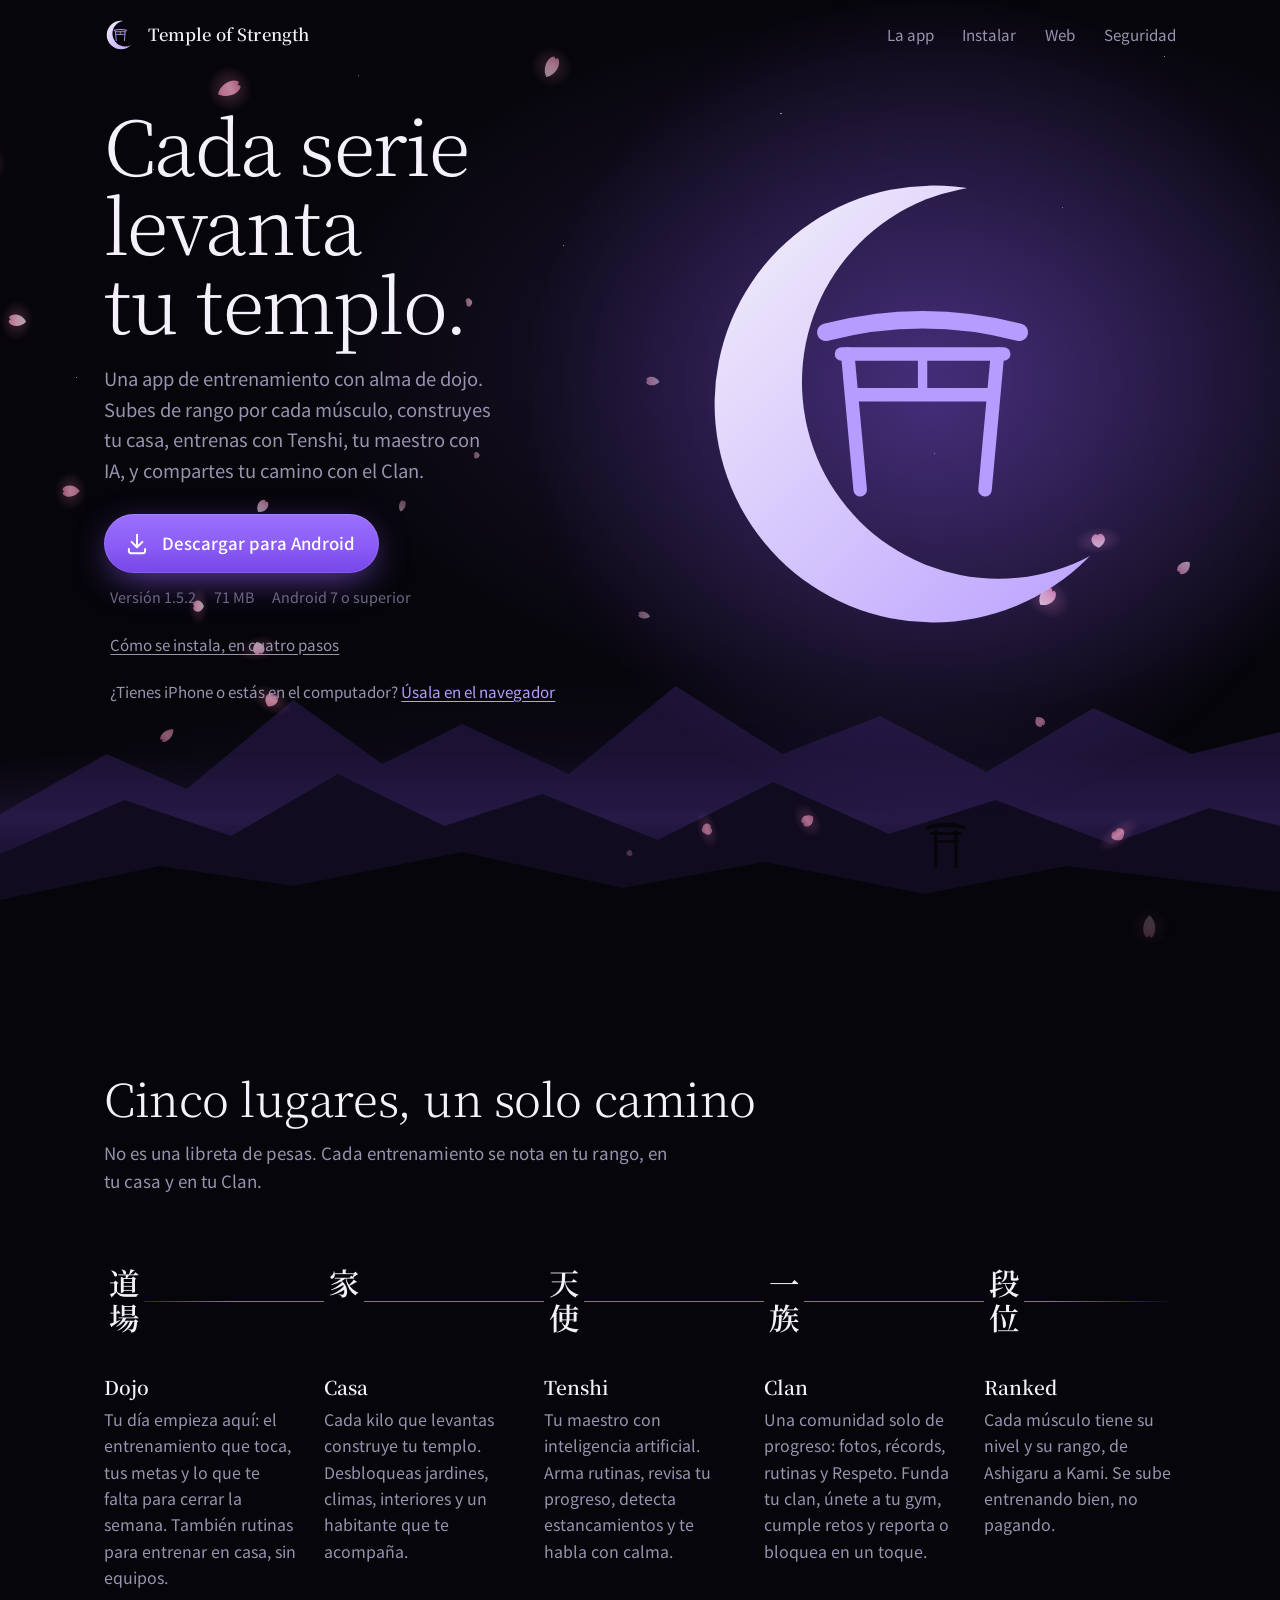
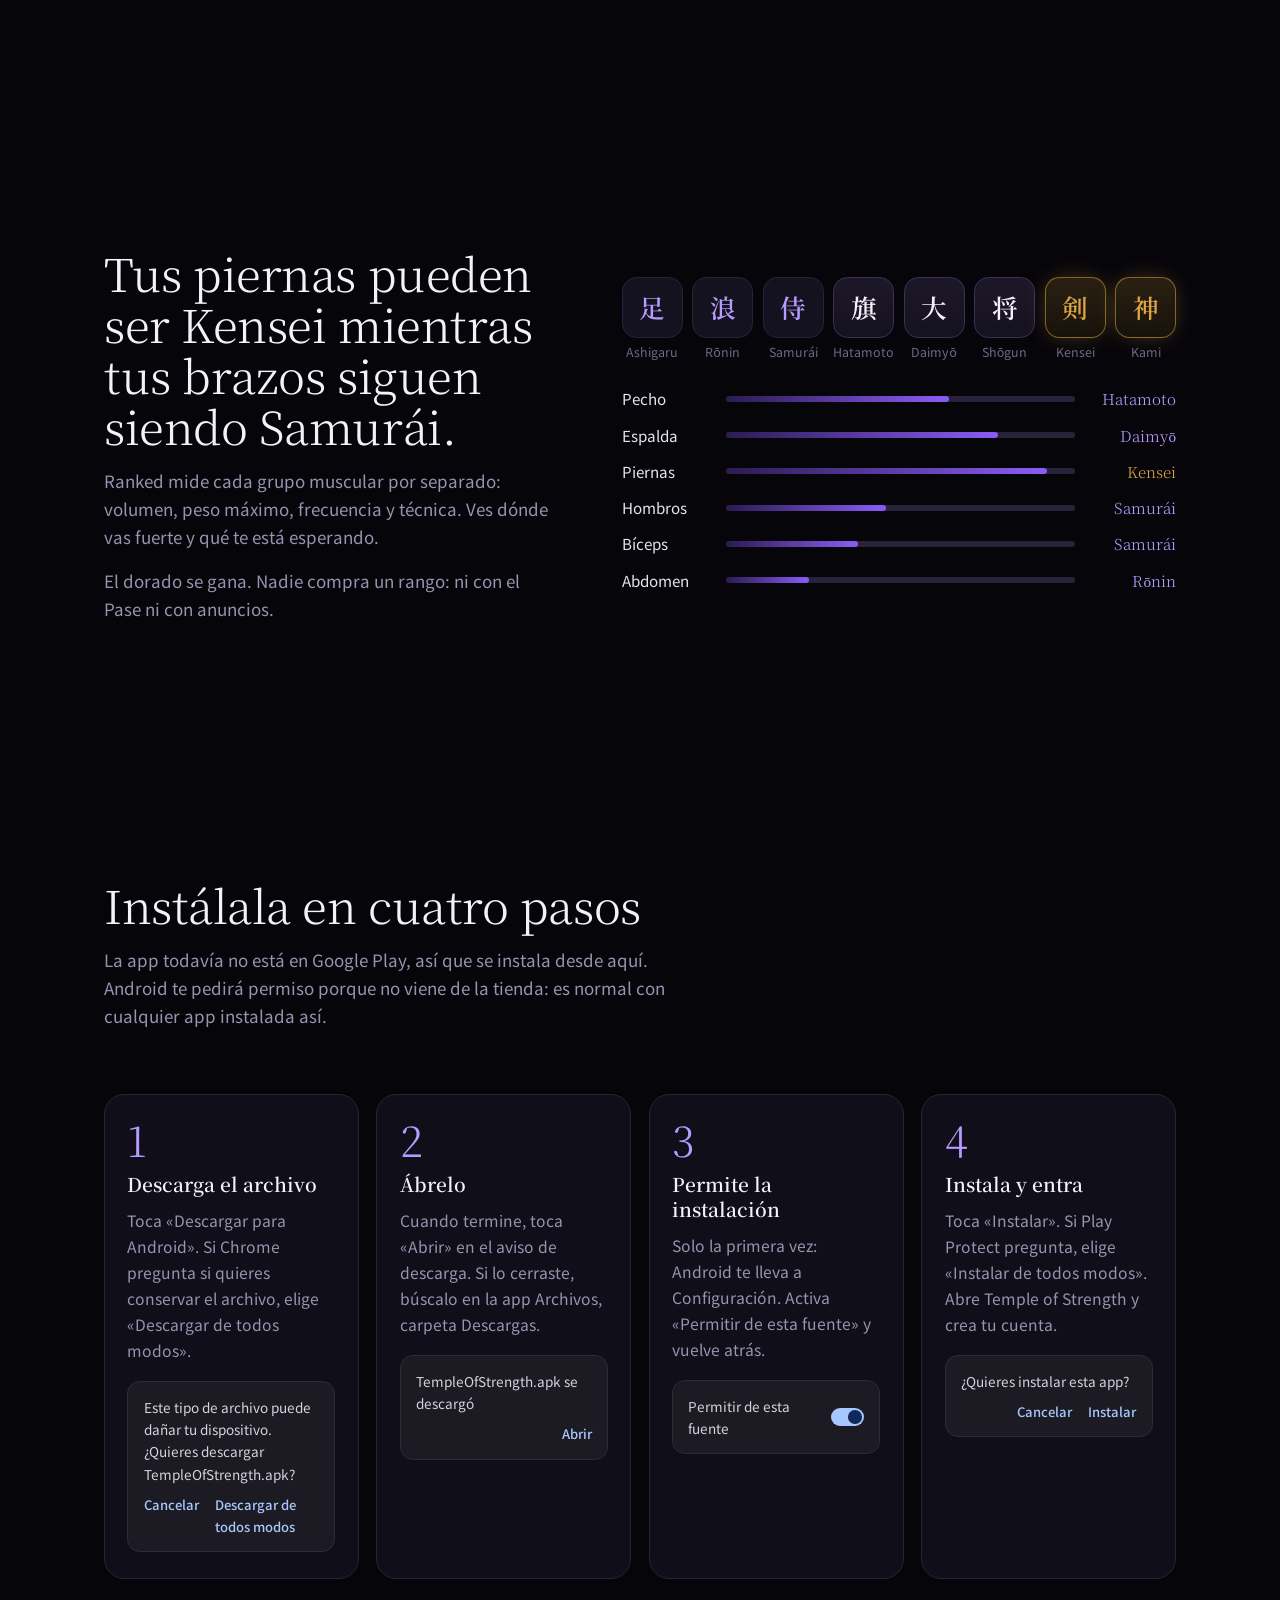
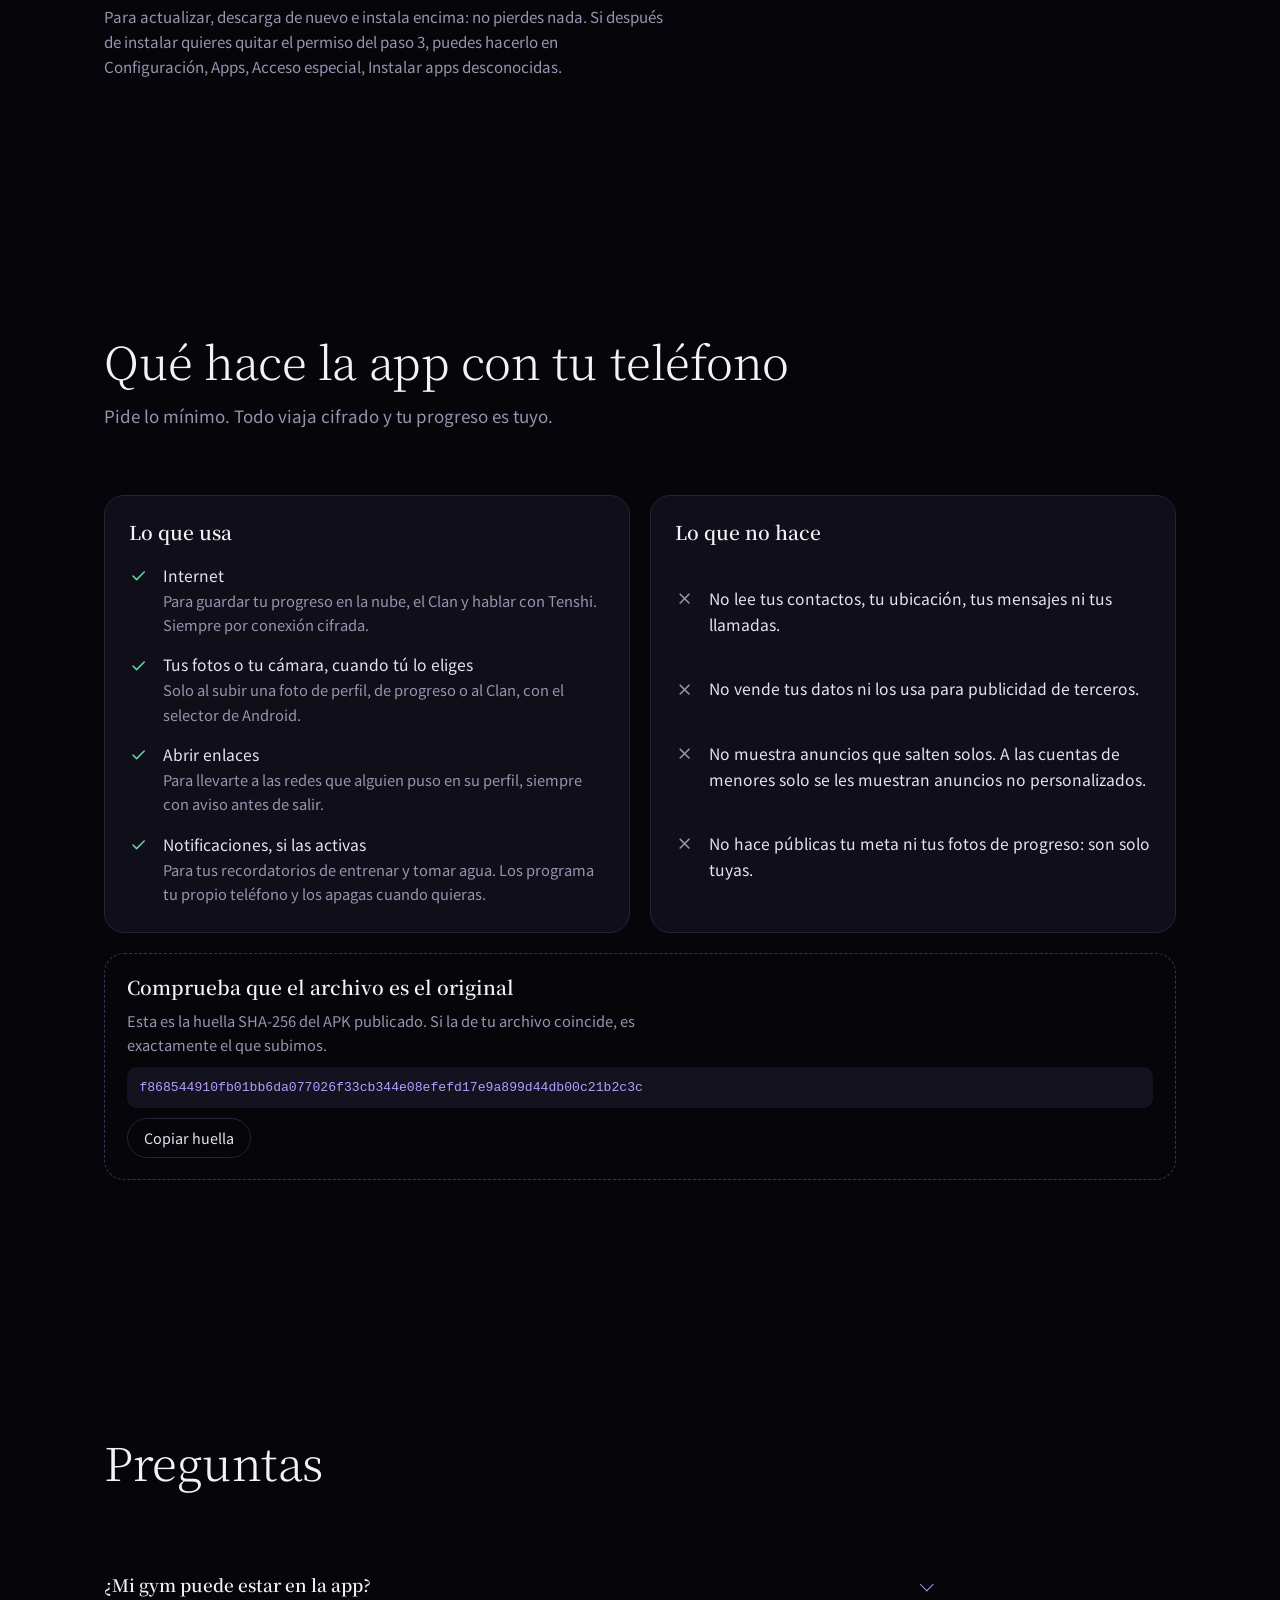
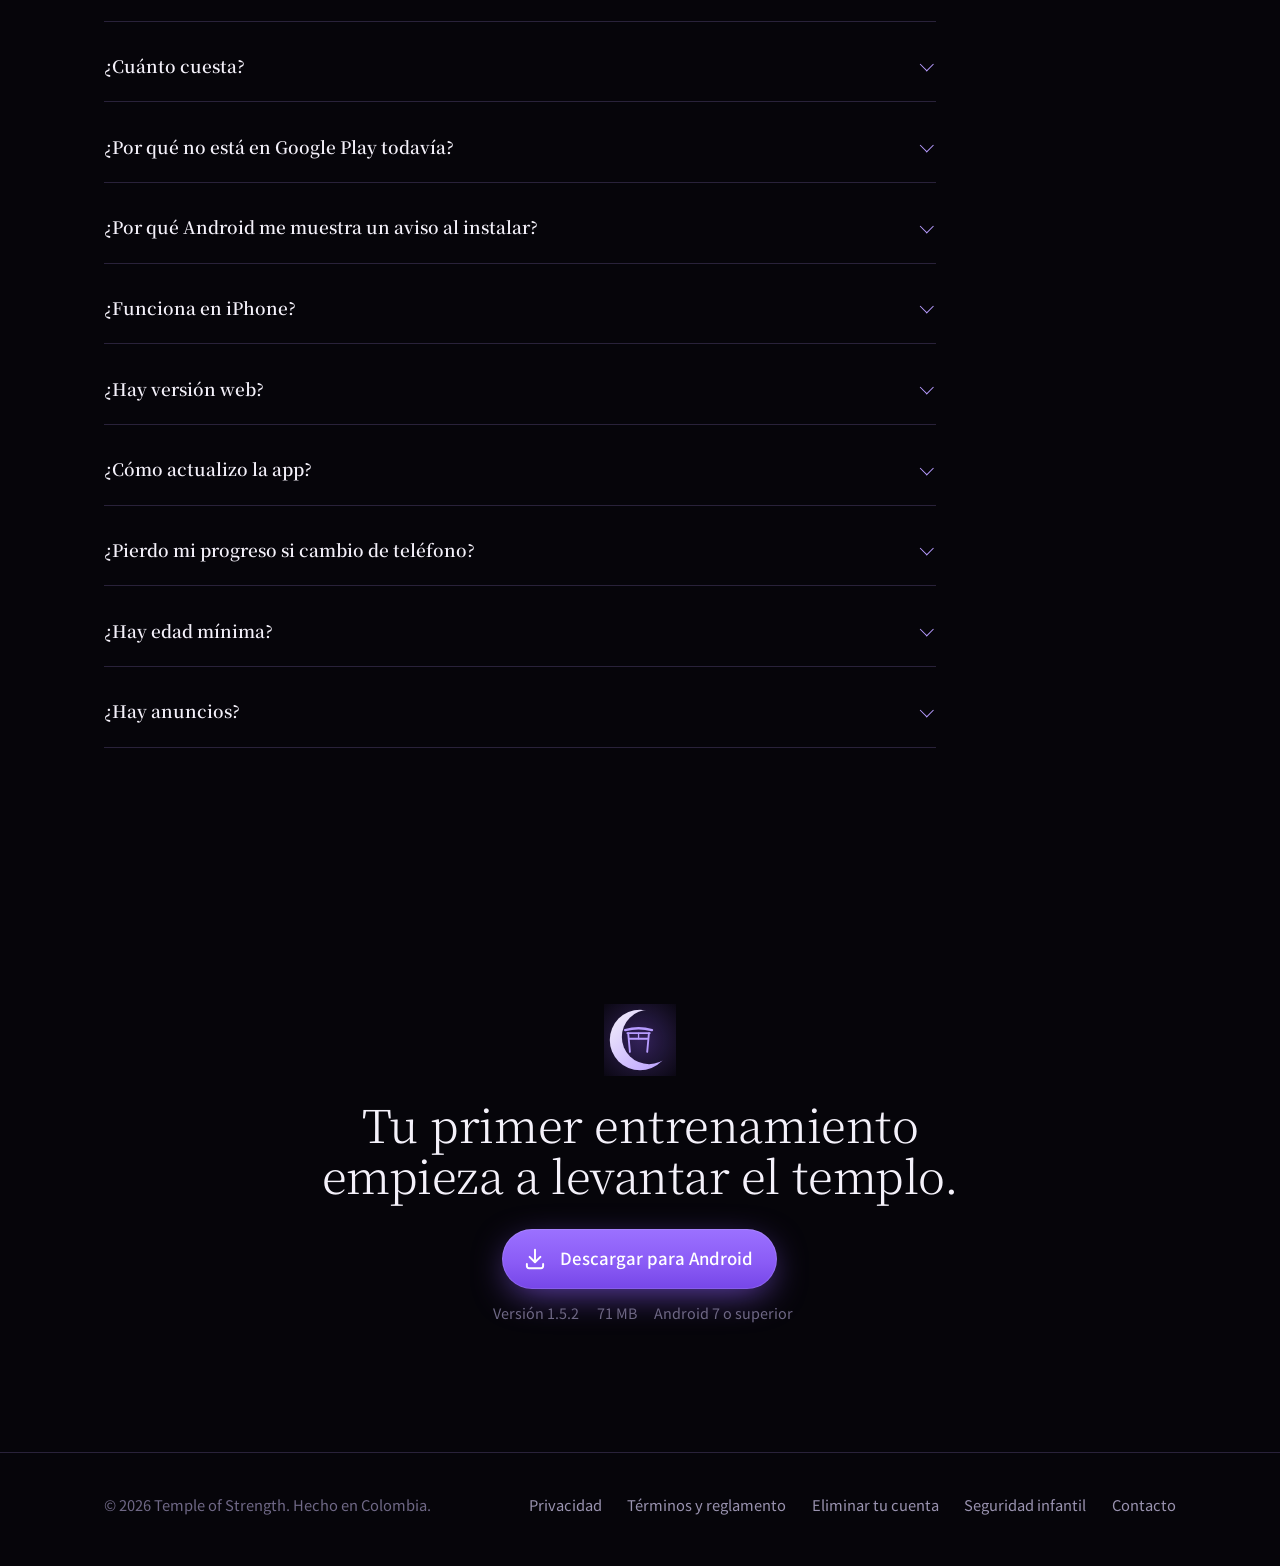
==== index.html @ 25c61e6d "Página: APK 1.5.2 Co-Authored-By: Claude Opus 5.5 <noreply@anthropic.com> Claude-Session: https://cl" ====
<!doctype html>
<html lang="es">
<head>
<meta charset="utf-8">
<meta name="viewport" content="width=device-width, initial-scale=1, viewport-fit=cover">
<title>Temple of Strength: entrena y levanta tu templo</title>
<meta name="description" content="App gratis de entrenamiento con alma de dojo: rangos por músculo, un maestro con IA, tu propio templo y un Clan de progreso. Descárgala para Android.">
<meta name="theme-color" content="#06050A">
<meta http-equiv="Content-Security-Policy" content="default-src 'self'; script-src 'self'; style-src 'self' 'unsafe-inline'; img-src 'self' data:; font-src 'self'; connect-src 'self'; object-src 'none'; base-uri 'self'; form-action 'none'">
<meta name="referrer" content="strict-origin-when-cross-origin">
<meta property="og:type" content="website">
<meta property="og:title" content="Temple of Strength: entrena y levanta tu templo">
<meta property="og:description" content="App gratis de entrenamiento con alma de dojo: rangos por músculo, un maestro con IA, tu propio templo y un Clan de progreso. Descárgala para Android.">
<meta property="og:image" content="https://ssguerrerotenjiro-cyber.github.io/img/og.png">
<meta property="og:url" content="https://ssguerrerotenjiro-cyber.github.io/">
<meta property="og:locale" content="es_CO">
<meta name="twitter:card" content="summary_large_image">
<link rel="icon" href="img/icono.svg" type="image/svg+xml">
<link rel="icon" href="img/icono-192.png" sizes="192x192" type="image/png">
<link rel="apple-touch-icon" href="img/apple-touch-icon.png">
<link rel="preload" href="fuentes/serif-300.woff" as="font" type="font/woff" crossorigin>
<link rel="stylesheet" href="css/templo.css">
</head>
<body>
<a class="saltar" href="#contenido">Saltar al contenido</a>
<header class="cabecera">
  <div class="contenedor">
    <a class="marca" href="./"><svg class="" viewBox="0 0 100 100" aria-hidden="true" focusable="false">
  <defs>
    <radialGradient id="h1"><stop offset="0" stop-color="#8B5CF6" stop-opacity=".34"/><stop offset="1" stop-color="#8B5CF6" stop-opacity="0"/></radialGradient>
    <linearGradient id="l1" x1="0" y1="0" x2="1" y2="1"><stop offset="0" stop-color="#F4F1FA"/><stop offset="1" stop-color="#B79CFF"/></linearGradient>
    <mask id="m1" maskUnits="userSpaceOnUse" x="0" y="0" width="100" height="100"><rect width="100" height="100" fill="#fff"/><circle cx="62.6" cy="45.8" r="37.8" fill="#000"/></mask>
  </defs>
  <circle class="halo" cx="50" cy="50" r="79.8" fill="url(#h1)"/>
  <g class="creciente"><circle cx="50" cy="50" r="42" fill="url(#l1)" mask="url(#m1)"/></g>
  <g class="torii" fill="none" stroke="#B79CFF" stroke-linecap="round">
    <path pathLength="1" stroke-width="3.4" d="M29.4 36.2Q48 31.4 66.6 36.2"/>
    <path pathLength="1" stroke-width="2.6" d="M32.4 40.4H63.6"/>
    <path pathLength="1" stroke-width="2.6" d="M33.6 40.4L36 66.5"/>
    <path pathLength="1" stroke-width="2.6" d="M62.4 40.4L60 66.5"/>
    <path pathLength="1" stroke-width="2.6" d="M35.4 48.2H60.6"/>
    <path pathLength="1" stroke-width="1.8" d="M48 40.4V48.2"/>
  </g>
</svg>Temple of Strength</a>
    <nav aria-label="Principal">
      <a class="opcional" href="#camino">La app</a>
      <a href="#instalar">Instalar</a>
      <a href="app/">Web</a>
      <a class="opcional" href="#seguridad">Seguridad</a>
    </nav>
  </div>
</header>

<main id="contenido">
  <section class="portada" aria-labelledby="titulo">
    <div class="estrellas" aria-hidden="true"></div>
    <canvas class="petalos" aria-hidden="true"></canvas>
    <svg class="montanas" viewBox="0 0 1440 340" preserveAspectRatio="none" aria-hidden="true">
  <defs>
    <linearGradient id="niebla" x1="0" y1="0" x2="0" y2="1"><stop offset="0" stop-color="#8B5CF6" stop-opacity="0"/><stop offset=".55" stop-color="#8B5CF6" stop-opacity=".10"/><stop offset="1" stop-color="#06050A" stop-opacity="0"/></linearGradient>
  </defs>
  <path fill="#1B1233" d="M0 210 120 150 210 185 330 96 430 160 520 120 640 170 760 82 880 150 990 112 1110 168 1230 104 1340 150 1440 128V340H0Z"/>
  <rect y="150" width="1440" height="120" fill="url(#niebla)"/>
  <path fill="#110B20" d="M0 250 140 196 260 232 380 170 500 222 610 190 740 236 870 178 1000 230 1120 196 1250 240 1360 204 1440 222V340H0Z"/>
  <path fill="#06050A" d="M0 296 180 262 330 282 520 248 700 284 860 258 1040 290 1200 262 1440 288V340H0Z"/>
  <g fill="#06050A" transform="translate(1046 222)">
    <path d="M-4 0Q18-7 40 0V4Q18-2-4 4Z"/><rect x="0" y="6" width="36" height="3"/><rect x="5" y="4" width="3.4" height="38"/><rect x="27.6" y="4" width="3.4" height="38"/><rect x="4" y="14" width="28" height="2.6"/>
  </g>
</svg>
    <div class="contenedor">
      <div class="luna-grande"><svg class="" viewBox="0 0 100 100" role="img" aria-label="Luna creciente con un torii, el emblema de Temple of Strength" focusable="false">
  <defs>
    <radialGradient id="h2"><stop offset="0" stop-color="#8B5CF6" stop-opacity=".34"/><stop offset="1" stop-color="#8B5CF6" stop-opacity="0"/></radialGradient>
    <linearGradient id="l2" x1="0" y1="0" x2="1" y2="1"><stop offset="0" stop-color="#F4F1FA"/><stop offset="1" stop-color="#B79CFF"/></linearGradient>
    <mask id="m2" maskUnits="userSpaceOnUse" x="0" y="0" width="100" height="100"><rect width="100" height="100" fill="#fff"/><circle cx="62.6" cy="45.8" r="37.8" fill="#000"/></mask>
  </defs>
  <circle class="halo" cx="50" cy="50" r="79.8" fill="url(#h2)"/>
  <g class="creciente"><circle cx="50" cy="50" r="42" fill="url(#l2)" mask="url(#m2)"/></g>
  <g class="torii" fill="none" stroke="#B79CFF" stroke-linecap="round">
    <path pathLength="1" stroke-width="3.4" d="M29.4 36.2Q48 31.4 66.6 36.2"/>
    <path pathLength="1" stroke-width="2.6" d="M32.4 40.4H63.6"/>
    <path pathLength="1" stroke-width="2.6" d="M33.6 40.4L36 66.5"/>
    <path pathLength="1" stroke-width="2.6" d="M62.4 40.4L60 66.5"/>
    <path pathLength="1" stroke-width="2.6" d="M35.4 48.2H60.6"/>
    <path pathLength="1" stroke-width="1.8" d="M48 40.4V48.2"/>
  </g>
</svg></div>
      <div class="portada-texto">
        <h1 id="titulo">Cada serie levanta tu templo.</h1>
        <p class="lema">Una app de entrenamiento con alma de dojo. Subes de rango por cada músculo, construyes tu casa, entrenas con Tenshi, tu maestro con IA, y compartes tu camino con el Clan.</p>
        <div class="descarga">
      <a class="boton boton-principal" data-apk href="#instalar" download><svg viewBox="0 0 24 24" fill="none" stroke="currentColor" stroke-width="1.8" stroke-linecap="round" stroke-linejoin="round" aria-hidden="true"><path d="M12 3.5v11"/><path d="m7 10 5 5 5-5"/><path d="M4.5 16.5v2a2 2 0 0 0 2 2h11a2 2 0 0 0 2-2v-2"/></svg><span class="texto-boton">Descargar para Android</span></a>
      <div class="detalles-archivo" data-detalles><span>Versión 1.0.0</span><span>Android 7 o superior</span></div>
    </div>
        <a class="enlace-suave" href="#instalar">Cómo se instala, en cuatro pasos</a>
        <p class="enlace-suave" data-web hidden>¿Tienes iPhone o estás en el computador? <a href="#">Úsala en el navegador</a></p>
      </div>
    </div>
  </section>

  <section class="seccion" id="camino" aria-labelledby="t-camino">
    <div class="contenedor">
      <header>
        <h2 id="t-camino">Cinco lugares, un solo camino</h2>
        <p>No es una libreta de pesas. Cada entrenamiento se nota en tu rango, en tu casa y en tu Clan.</p>
      </header>
      <ul class="camino">
        <li class="estacion">
          <span class="kanji" lang="ja" aria-hidden="true">道場</span>
          <div><h3>Dojo</h3><p>Tu día empieza aquí: el entrenamiento que toca, tus metas y lo que te falta para cerrar la semana. También rutinas para entrenar en casa, sin equipos.</p></div>
        </li>
        <li class="estacion">
          <span class="kanji" lang="ja" aria-hidden="true">家</span>
          <div><h3>Casa</h3><p>Cada kilo que levantas construye tu templo. Desbloqueas jardines, climas, interiores y un habitante que te acompaña.</p></div>
        </li>
        <li class="estacion">
          <span class="kanji" lang="ja" aria-hidden="true">天使</span>
          <div><h3>Tenshi</h3><p>Tu maestro con inteligencia artificial. Arma rutinas, revisa tu progreso, detecta estancamientos y te habla con calma.</p></div>
        </li>
        <li class="estacion">
          <span class="kanji" lang="ja" aria-hidden="true">一族</span>
          <div><h3>Clan</h3><p>Una comunidad solo de progreso: fotos, récords, rutinas y Respeto. Funda tu clan, únete a tu gym, cumple retos y reporta o bloquea en un toque.</p></div>
        </li>
        <li class="estacion">
          <span class="kanji" lang="ja" aria-hidden="true">段位</span>
          <div><h3>Ranked</h3><p>Cada músculo tiene su nivel y su rango, de Ashigaru a Kami. Se sube entrenando bien, no pagando.</p></div>
        </li>
      </ul>
    </div>
  </section>

  <section class="seccion" aria-labelledby="t-ranked">
    <div class="contenedor ranked">
      <div class="texto">
        <h2 id="t-ranked">Tus piernas pueden ser Kensei mientras tus brazos siguen siendo Samurái.</h2>
        <p>Ranked mide cada grupo muscular por separado: volumen, peso máximo, frecuencia y técnica. Ves dónde vas fuerte y qué te está esperando.</p>
        <p>El dorado se gana. Nadie compra un rango: ni con el Pase ni con anuncios.</p>
      </div>
      <figure style="margin:0">
        <ol class="escalera" aria-label="Rangos, de menor a mayor">
          <li><span class="sello" lang="ja" aria-hidden="true">足</span><small>Ashigaru</small></li>
          <li><span class="sello" lang="ja" aria-hidden="true">浪</span><small>Rōnin</small></li>
          <li><span class="sello" lang="ja" aria-hidden="true">侍</span><small>Samurái</small></li>
          <li><span class="sello" lang="ja" aria-hidden="true">旗</span><small>Hatamoto</small></li>
          <li><span class="sello" lang="ja" aria-hidden="true">大</span><small>Daimyō</small></li>
          <li><span class="sello" lang="ja" aria-hidden="true">将</span><small>Shōgun</small></li>
          <li><span class="sello" lang="ja" aria-hidden="true">剣</span><small>Kensei</small></li>
          <li><span class="sello" lang="ja" aria-hidden="true">神</span><small>Kami</small></li>
        </ol>
        <ul class="musculos" aria-label="Ejemplo de rangos por músculo">
          <li><span>Pecho</span><span class="barra"><span style="width:64%"></span></span><span class="rango">Hatamoto</span></li>
          <li><span>Espalda</span><span class="barra"><span style="width:78%"></span></span><span class="rango">Daimyō</span></li>
          <li><span>Piernas</span><span class="barra"><span style="width:92%"></span></span><span class="rango oro">Kensei</span></li>
          <li><span>Hombros</span><span class="barra"><span style="width:46%"></span></span><span class="rango">Samurái</span></li>
          <li><span>Bíceps</span><span class="barra"><span style="width:38%"></span></span><span class="rango">Samurái</span></li>
          <li><span>Abdomen</span><span class="barra"><span style="width:24%"></span></span><span class="rango">Rōnin</span></li>
        </ul>
      </figure>
    </div>
  </section>

  <section class="seccion" id="instalar" aria-labelledby="t-instalar">
    <div class="contenedor">
      <header>
        <h2 id="t-instalar">Instálala en cuatro pasos</h2>
        <p>La app todavía no está en Google Play, así que se instala desde aquí. Android te pedirá permiso porque no viene de la tienda: es normal con cualquier app instalada así.</p>
      </header>
      <ol class="pasos">
        <li class="paso">
          <h3>Descarga el archivo</h3>
          <p>Toca «Descargar para Android». Si Chrome pregunta si quieres conservar el archivo, elige «Descargar de todos modos».</p>
          <div class="pantalla" aria-hidden="true"><span>Este tipo de archivo puede dañar tu dispositivo. ¿Quieres descargar TempleOfStrength.apk?</span><span class="acciones"><span>Cancelar</span><span>Descargar de todos modos</span></span></div>
        </li>
        <li class="paso">
          <h3>Ábrelo</h3>
          <p>Cuando termine, toca «Abrir» en el aviso de descarga. Si lo cerraste, búscalo en la app Archivos, carpeta Descargas.</p>
          <div class="pantalla" aria-hidden="true"><span>TempleOfStrength.apk se descargó</span><span class="acciones"><span>Abrir</span></span></div>
        </li>
        <li class="paso">
          <h3>Permite la instalación</h3>
          <p>Solo la primera vez: Android te lleva a Configuración. Activa «Permitir de esta fuente» y vuelve atrás.</p>
          <div class="pantalla" aria-hidden="true"><span class="interruptor">Permitir de esta fuente <i></i></span></div>
        </li>
        <li class="paso">
          <h3>Instala y entra</h3>
          <p>Toca «Instalar». Si Play Protect pregunta, elige «Instalar de todos modos». Abre Temple of Strength y crea tu cuenta.</p>
          <div class="pantalla" aria-hidden="true"><span>¿Quieres instalar esta app?</span><span class="acciones"><span>Cancelar</span><span>Instalar</span></span></div>
        </li>
      </ol>
      <p class="nota-instalar">Para actualizar, descarga de nuevo e instala encima: no pierdes nada. Si después de instalar quieres quitar el permiso del paso 3, puedes hacerlo en Configuración, Apps, Acceso especial, Instalar apps desconocidas.</p>
    </div>
  </section>

  <section class="seccion" id="seguridad" aria-labelledby="t-seguridad">
    <div class="contenedor">
      <header>
        <h2 id="t-seguridad">Qué hace la app con tu teléfono</h2>
        <p>Pide lo mínimo. Todo viaja cifrado y tu progreso es tuyo.</p>
      </header>
      <div class="seguridad">
        <ul class="lista-segura">
          <li style="display:block"><h3>Lo que usa</h3></li>
          <li><svg viewBox="0 0 24 24" fill="none" stroke="#5BD6A0" stroke-width="2" stroke-linecap="round" stroke-linejoin="round" aria-hidden="true"><path d="m5 12.5 4.5 4.5L19 7.5"/></svg><div>Internet<span>Para guardar tu progreso en la nube, el Clan y hablar con Tenshi. Siempre por conexión cifrada.</span></div></li>
          <li><svg viewBox="0 0 24 24" fill="none" stroke="#5BD6A0" stroke-width="2" stroke-linecap="round" stroke-linejoin="round" aria-hidden="true"><path d="m5 12.5 4.5 4.5L19 7.5"/></svg><div>Tus fotos o tu cámara, cuando tú lo eliges<span>Solo al subir una foto de perfil, de progreso o al Clan, con el selector de Android.</span></div></li>
          <li><svg viewBox="0 0 24 24" fill="none" stroke="#5BD6A0" stroke-width="2" stroke-linecap="round" stroke-linejoin="round" aria-hidden="true"><path d="m5 12.5 4.5 4.5L19 7.5"/></svg><div>Abrir enlaces<span>Para llevarte a las redes que alguien puso en su perfil, siempre con aviso antes de salir.</span></div></li>
          <li><svg viewBox="0 0 24 24" fill="none" stroke="#5BD6A0" stroke-width="2" stroke-linecap="round" stroke-linejoin="round" aria-hidden="true"><path d="m5 12.5 4.5 4.5L19 7.5"/></svg><div>Notificaciones, si las activas<span>Para tus recordatorios de entrenar y tomar agua. Los programa tu propio teléfono y los apagas cuando quieras.</span></div></li>
        </ul>
        <ul class="lista-segura">
          <li style="display:block"><h3>Lo que no hace</h3></li>
          <li><svg viewBox="0 0 24 24" fill="none" stroke="#9A93B0" stroke-width="2" stroke-linecap="round" aria-hidden="true"><path d="M6.5 6.5 17.5 17.5M17.5 6.5 6.5 17.5"/></svg><div>No lee tus contactos, tu ubicación, tus mensajes ni tus llamadas.</div></li>
          <li><svg viewBox="0 0 24 24" fill="none" stroke="#9A93B0" stroke-width="2" stroke-linecap="round" aria-hidden="true"><path d="M6.5 6.5 17.5 17.5M17.5 6.5 6.5 17.5"/></svg><div>No vende tus datos ni los usa para publicidad de terceros.</div></li>
          <li><svg viewBox="0 0 24 24" fill="none" stroke="#9A93B0" stroke-width="2" stroke-linecap="round" aria-hidden="true"><path d="M6.5 6.5 17.5 17.5M17.5 6.5 6.5 17.5"/></svg><div>No muestra anuncios que salten solos. A las cuentas de menores solo se les muestran anuncios no personalizados.</div></li>
          <li><svg viewBox="0 0 24 24" fill="none" stroke="#9A93B0" stroke-width="2" stroke-linecap="round" aria-hidden="true"><path d="M6.5 6.5 17.5 17.5M17.5 6.5 6.5 17.5"/></svg><div>No hace públicas tu meta ni tus fotos de progreso: son solo tuyas.</div></li>
        </ul>
      </div>
      <div class="huella" id="huella" hidden>
        <h3>Comprueba que el archivo es el original</h3>
        <p>Esta es la huella SHA-256 del APK publicado. Si la de tu archivo coincide, es exactamente el que subimos.</p>
        <code>—</code>
        <button class="copiar" type="button" data-copiar>Copiar huella</button>
      </div>
    </div>
  </section>

  <section class="seccion" aria-labelledby="t-preguntas">
    <div class="contenedor">
      <header><h2 id="t-preguntas">Preguntas</h2></header>
      <div class="preguntas">
      <details><summary>¿Mi gym puede estar en la app?</summary><p>Sí. Los Templos aliados tienen su perfil con fotos, planes, horario, máquinas y ubicación; su propio ranking; registro de entradas para ver cuántas personas hay; control de mensualidades; avisos, retos y reseñas. El dueño y sus coaches reciben el Pase del Templo. Escríbenos a temple-of-strength@outlook.com o pídelo desde la app en Clan → Gym.</p></details>
      <details><summary>¿Cuánto cuesta?</summary><p>Nada. Entrenar, las rutinas, Ranked, el Clan, la Casa y el Taller son gratis. El Pase del Templo es opcional y llegará cuando la app esté en Google Play.</p></details>
      <details><summary>¿Por qué no está en Google Play todavía?</summary><p>Estamos en camino. Mientras tanto la puedes instalar desde aquí. Cuando llegue a la tienda te avisaremos dentro de la app, y tu cuenta y tu progreso siguen siendo los mismos.</p></details>
      <details><summary>¿Por qué Android me muestra un aviso al instalar?</summary><p>Android avisa con cualquier app que no viene de Google Play, sea cual sea. Es su forma de pedirte permiso. Basta con aceptarlo una vez para el navegador desde el que descargaste.</p></details>
      <details><summary>¿Funciona en iPhone?</summary><p>Sí, desde el navegador. Abre ssguerrerotenjiro-cyber.github.io/app en Safari, toca Compartir y luego «Agregar a inicio»: queda en tu pantalla como una app, con tu misma cuenta. La versión para la App Store llega pronto.</p></details>
      <details><summary>¿Hay versión web?</summary><p>Sí: la misma app, en el navegador del celular o del computador, con la misma cuenta y el mismo progreso. Solo dos cosas viven en la app instalada: los recordatorios del teléfono y las recompensas por ver un anuncio.</p></details>
      <details><summary>¿Cómo actualizo la app?</summary><p>Descarga de nuevo desde esta página e instala encima. No hace falta desinstalar: tu sesión y tus datos se conservan.</p></details>
      <details><summary>¿Pierdo mi progreso si cambio de teléfono?</summary><p>No. Tu progreso se guarda en tu teléfono y en la nube. Entra con tu usuario en el teléfono nuevo y aparece todo.</p></details>
      <details><summary>¿Hay edad mínima?</summary><p>Sí, 13 años. Entre 13 y 17 hace falta la autorización de tu madre, padre o tutor y aceptar unas reglas para menores. El Clan es de todas las edades, pero los mensajes privados solo son posibles entre personas de la misma edad.</p></details>
      <details><summary>¿Hay anuncios?</summary><p>Solo si tú eliges verlos, a cambio de mon u otra recompensa. Ningún anuncio aparece solo ni interrumpe tu entrenamiento.</p></details>
      </div>
    </div>
  </section>

  <section class="seccion" aria-labelledby="t-cierre">
    <div class="contenedor cierre">
      <svg class="mini" viewBox="0 0 100 100" aria-hidden="true" focusable="false">
  <defs>
    <radialGradient id="h3"><stop offset="0" stop-color="#8B5CF6" stop-opacity=".34"/><stop offset="1" stop-color="#8B5CF6" stop-opacity="0"/></radialGradient>
    <linearGradient id="l3" x1="0" y1="0" x2="1" y2="1"><stop offset="0" stop-color="#F4F1FA"/><stop offset="1" stop-color="#B79CFF"/></linearGradient>
    <mask id="m3" maskUnits="userSpaceOnUse" x="0" y="0" width="100" height="100"><rect width="100" height="100" fill="#fff"/><circle cx="62.6" cy="45.8" r="37.8" fill="#000"/></mask>
  </defs>
  <circle class="halo" cx="50" cy="50" r="79.8" fill="url(#h3)"/>
  <g class="creciente"><circle cx="50" cy="50" r="42" fill="url(#l3)" mask="url(#m3)"/></g>
  <g class="torii" fill="none" stroke="#B79CFF" stroke-linecap="round">
    <path pathLength="1" stroke-width="3.4" d="M29.4 36.2Q48 31.4 66.6 36.2"/>
    <path pathLength="1" stroke-width="2.6" d="M32.4 40.4H63.6"/>
    <path pathLength="1" stroke-width="2.6" d="M33.6 40.4L36 66.5"/>
    <path pathLength="1" stroke-width="2.6" d="M62.4 40.4L60 66.5"/>
    <path pathLength="1" stroke-width="2.6" d="M35.4 48.2H60.6"/>
    <path pathLength="1" stroke-width="1.8" d="M48 40.4V48.2"/>
  </g>
</svg>
      <h2 id="t-cierre">Tu primer entrenamiento empieza a levantar el templo.</h2>
      <div class="descarga">
      <a class="boton boton-principal" data-apk href="#instalar" download><svg viewBox="0 0 24 24" fill="none" stroke="currentColor" stroke-width="1.8" stroke-linecap="round" stroke-linejoin="round" aria-hidden="true"><path d="M12 3.5v11"/><path d="m7 10 5 5 5-5"/><path d="M4.5 16.5v2a2 2 0 0 0 2 2h11a2 2 0 0 0 2-2v-2"/></svg><span class="texto-boton">Descargar para Android</span></a>
      <div class="detalles-archivo" data-detalles><span>Versión 1.0.0</span><span>Android 7 o superior</span></div>
    </div>
    </div>
  </section>
</main>
<footer class="pie">
  <div class="contenedor">
    <p>© <span data-anio>2026</span> Temple of Strength. Hecho en Colombia.</p>
    <nav aria-label="Legal">
      <a href="privacidad.html">Privacidad</a>
      <a href="terminos.html">Términos y reglamento</a>
      <a href="eliminar-cuenta.html">Eliminar tu cuenta</a>
      <a href="seguridad-infantil.html">Seguridad infantil</a>
      <a data-correo data-texto-fijo href="mailto:temple-of-strength@outlook.com">Contacto</a>
    </nav>
  </div>
</footer>
<script src="config.js?v=20261106a"></script>
<script src="js/templo.js?v=20261106a"></script>
</body>
</html>
---- css/templo.css ----
/* ===========================================================================
   Temple of Strength — página de descarga
   Noche, morado y luna. Mincho para los títulos, gótica para leer.
   =========================================================================== */

@font-face { font-family: 'Templo Serif'; src: url('../fuentes/serif-300.woff') format('woff'); font-weight: 300; font-display: swap; }
@font-face { font-family: 'Templo Serif'; src: url('../fuentes/serif-600.woff') format('woff'); font-weight: 600; font-display: swap; }
@font-face { font-family: 'Templo Sans'; src: url('../fuentes/sans-400.woff') format('woff'); font-weight: 400; font-display: swap; }
@font-face { font-family: 'Templo Sans'; src: url('../fuentes/sans-500.woff') format('woff'); font-weight: 500; font-display: swap; }

:root {
  --noche: #06050A;
  --tinta: #100E18;
  --superficie: #15121F;
  --borde: #29223A;
  --morado: #2B1B52;
  --violeta: #8B5CF6;
  --lila: #B79CFF;
  --luna: #F4F1FA;
  --texto: #E7E3F2;
  --suave: #9A93B0;
  --tenue: #6F6886;
  --sakura: #F3A6C6;
  --oro: #D9A441;

  --serif: 'Templo Serif', 'Noto Serif CJK JP', 'Hiragino Mincho ProN', 'Yu Mincho', Georgia, serif;
  --sans: 'Templo Sans', 'Noto Sans CJK JP', 'Hiragino Sans', system-ui, -apple-system, 'Segoe UI', Roboto, sans-serif;

  --ancho: 72rem;
  --lado: clamp(1rem, 4vw, 2.5rem);
  color-scheme: dark;
}

*, *::before, *::after { box-sizing: border-box; }
html { -webkit-text-size-adjust: 100%; scroll-behavior: smooth; }
@media (prefers-reduced-motion: reduce) { html { scroll-behavior: auto; } }

body {
  margin: 0;
  background: var(--noche);
  color: var(--texto);
  font-family: var(--sans);
  font-size: 1.0625rem;
  line-height: 1.65;
  overflow-x: hidden;
}

img, svg, canvas { display: block; max-width: 100%; }
a { color: var(--lila); text-underline-offset: 0.2em; }
a:hover { color: var(--luna); }
:focus-visible { outline: 2px solid var(--lila); outline-offset: 3px; border-radius: 4px; }

.contenedor { width: 100%; max-width: var(--ancho); margin-inline: auto; padding-inline: var(--lado); }

h1, h2, h3 { font-family: var(--serif); color: var(--luna); margin: 0; text-wrap: balance; }
h1 { font-weight: 300; font-size: clamp(2.5rem, 6.4vw, 4.75rem); line-height: 1.04; letter-spacing: -0.02em; }
h2 { font-weight: 300; font-size: clamp(1.9rem, 4vw, 2.85rem); line-height: 1.12; letter-spacing: -0.01em; }
h3 { font-weight: 600; font-size: 1.2rem; line-height: 1.3; }
p { margin: 0; max-width: 64ch; }

.saltar { position: absolute; left: -999px; top: 0; background: var(--luna); color: var(--noche); padding: 0.6rem 1rem; z-index: 50; }
.saltar:focus { left: 1rem; top: 1rem; }

/* -- Cabecera ----------------------------------------------------------- */

.cabecera { position: absolute; inset: 0 0 auto 0; z-index: 10; }
.cabecera .contenedor { display: flex; align-items: center; justify-content: space-between; gap: 1rem; padding-block: 1.1rem; }
.marca { display: flex; align-items: center; gap: 0.65rem; color: var(--luna); text-decoration: none; font-family: var(--serif); font-weight: 600; font-size: 1.05rem; letter-spacing: 0.01em; }
.marca svg { width: 34px; height: 34px; }
.cabecera nav { display: flex; gap: clamp(0.8rem, 2.5vw, 1.8rem); font-size: 0.95rem; }
.cabecera nav a { color: var(--suave); text-decoration: none; }
.cabecera nav a:hover { color: var(--luna); }
@media (max-width: 640px) { .cabecera nav .opcional { display: none; } }

/* -- Portada ------------------------------------------------------------ */

.portada {
  position: relative;
  min-height: 100svh;
  display: grid;
  align-items: center;
  overflow: hidden;
  isolation: isolate;
  background:
    radial-gradient(ellipse 70% 55% at 72% 38%, rgba(139, 92, 246, 0.22), transparent 70%),
    radial-gradient(ellipse 120% 70% at 50% 120%, rgba(43, 27, 82, 0.9), transparent 70%),
    var(--noche);
}
.portada canvas.petalos { position: absolute; inset: 0; width: 100%; height: 100%; z-index: 2; pointer-events: none; }
.montanas { position: absolute; inset: auto 0 0 0; width: 100%; height: clamp(160px, 30vw, 340px); z-index: 1; }
.estrellas { position: absolute; inset: 0; z-index: 0; opacity: 0.55;
  background-image:
    radial-gradient(1px 1px at 12% 18%, #fff 50%, transparent 51%),
    radial-gradient(1px 1px at 28% 8%, #d9cfff 50%, transparent 51%),
    radial-gradient(1px 1px at 44% 26%, #fff 50%, transparent 51%),
    radial-gradient(1.5px 1.5px at 61% 12%, #fff 50%, transparent 51%),
    radial-gradient(1px 1px at 83% 22%, #cbbcff 50%, transparent 51%),
    radial-gradient(1px 1px at 91% 6%, #fff 50%, transparent 51%),
    radial-gradient(1px 1px at 6% 40%, #fff 50%, transparent 51%),
    radial-gradient(1px 1px at 36% 44%, #d9cfff 50%, transparent 51%),
    radial-gradient(1px 1px at 73% 48%, #fff 50%, transparent 51%);
}

.portada .contenedor {
  position: relative; z-index: 3;
  display: grid; gap: clamp(1.5rem, 4vw, 3rem);
  grid-template-columns: 1fr;
  padding-block: 6.5rem clamp(9rem, 22vw, 15rem);
}
@media (min-width: 900px) {
  .portada .contenedor { grid-template-columns: minmax(0, 1.05fr) minmax(0, 0.95fr); align-items: center; }
  .portada .luna-grande { order: 2; }
}

.luna-grande { justify-self: center; width: min(78vw, 520px); aspect-ratio: 1; position: relative; }
.luna-grande svg { width: 100%; height: 100%; overflow: visible; }
@media (max-width: 899px) { .luna-grande { width: min(62vw, 300px); margin-top: 0.5rem; } }

.portada-texto { display: grid; gap: 1.4rem; }
.portada-texto .lema { color: var(--suave); font-size: clamp(1.02rem, 1.6vw, 1.15rem); max-width: 40ch; }

.descarga { display: grid; gap: 0.75rem; justify-items: start; margin-top: 0.4rem; }
.boton {
  display: inline-flex; align-items: center; gap: 0.75rem;
  padding: 1rem 1.5rem 1rem 1.25rem;
  border-radius: 999px;
  font-family: var(--sans); font-weight: 500; font-size: 1.05rem;
  text-decoration: none; cursor: pointer; border: 0;
}
.boton-principal {
  color: #fff;
  background: linear-gradient(180deg, #9B71FF, var(--violeta) 55%, #7646E8);
  box-shadow: 0 0 0 1px rgba(255, 255, 255, 0.12) inset, 0 10px 36px -8px rgba(139, 92, 246, 0.75);
  transition: transform 160ms ease, box-shadow 160ms ease;
}
.boton-principal:hover { color: #fff; transform: translateY(-1px); box-shadow: 0 0 0 1px rgba(255, 255, 255, 0.18) inset, 0 14px 44px -8px rgba(139, 92, 246, 0.9); }
.boton-principal:active { transform: translateY(1px); }
.boton-principal svg { width: 26px; height: 26px; flex: none; }
.boton[aria-disabled='true'] { opacity: 0.55; pointer-events: none; }
.detalles-archivo { display: flex; flex-wrap: wrap; gap: 0.25rem 1.1rem; color: var(--tenue); font-size: 0.9rem; padding-left: 0.4rem; }
.enlace-suave { color: var(--suave); font-size: 0.95rem; padding-left: 0.4rem; }
.enlace-suave:hover { color: var(--luna); }

/* Secuencia de entrada: la luna aparece y el torii se dibuja. */
.luna-grande .creciente { opacity: 0; transform-origin: 50px 50px; animation: aparece 1400ms 150ms cubic-bezier(.2,.7,.2,1) forwards; }
.luna-grande .halo { opacity: 0; animation: halo 2200ms 300ms ease-out forwards, late 7s 2600ms ease-in-out infinite; }
.luna-grande .torii path { stroke-dasharray: 1; stroke-dashoffset: 1; animation: trazo 900ms cubic-bezier(.6,0,.2,1) forwards; }
.luna-grande .torii path:nth-child(1) { animation-delay: 900ms; }
.luna-grande .torii path:nth-child(2) { animation-delay: 1150ms; }
.luna-grande .torii path:nth-child(3) { animation-delay: 1300ms; }
.luna-grande .torii path:nth-child(4) { animation-delay: 1450ms; }
.luna-grande .torii path:nth-child(5) { animation-delay: 1550ms; }
.luna-grande .torii path:nth-child(6) { animation-delay: 1750ms; }
@keyframes aparece { from { opacity: 0; transform: rotate(-24deg) scale(0.92); } to { opacity: 1; transform: none; } }
@keyframes halo { to { opacity: 1; } }
@keyframes late { 0%, 100% { opacity: 1; } 50% { opacity: 0.72; } }
@keyframes trazo { to { stroke-dashoffset: 0; } }
@media (prefers-reduced-motion: reduce) {
  .luna-grande .creciente, .luna-grande .halo { animation: none; opacity: 1; }
  .luna-grande .torii path { animation: none; stroke-dashoffset: 0; }
}

/* -- Secciones ------------------------------------------------------------ */

.seccion { padding-block: clamp(4.5rem, 10vw, 8rem); position: relative; }
.seccion > .contenedor > header { display: grid; gap: 1rem; margin-bottom: clamp(2.5rem, 6vw, 4rem); }
.seccion > .contenedor > header p { color: var(--suave); }

/* El camino: cinco estaciones sobre una línea de tinta. */
.camino { list-style: none; margin: 0; padding: 0; display: grid; gap: 2.25rem; position: relative; }
.camino::before { content: ''; position: absolute; left: 1.55rem; top: 0.5rem; bottom: 0.5rem; width: 1px;
  background: linear-gradient(var(--morado), var(--violeta) 30%, var(--morado)); }
.estacion { display: grid; grid-template-columns: 3.1rem 1fr; gap: 1.1rem; align-items: start; position: relative; }
.estacion .kanji {
  writing-mode: vertical-rl; text-orientation: upright;
  font-family: var(--serif); font-weight: 600; font-size: 1.55rem; line-height: 1;
  color: var(--luna); background: var(--noche);
  justify-self: center; padding-block: 0.3rem; letter-spacing: 0.15em;
}
.estacion h3 { margin-bottom: 0.35rem; }
.estacion p { color: var(--suave); font-size: 1rem; }
@media (min-width: 960px) {
  .camino { grid-template-columns: repeat(5, 1fr); gap: 1.75rem; }
  .camino::before { left: 0; right: 0; top: 2.6rem; bottom: auto; width: auto; height: 1px;
    background: linear-gradient(90deg, transparent, var(--violeta) 12%, var(--violeta) 88%, transparent); }
  .estacion { grid-template-columns: 1fr; gap: 1.25rem; }
  .estacion .kanji { justify-self: start; font-size: 1.9rem; padding-inline: 0.55rem; }
}

/* Ranked: la escalera de rangos. */
.ranked { display: grid; gap: clamp(2rem, 5vw, 4rem); align-items: center; }
@media (min-width: 900px) { .ranked { grid-template-columns: 0.9fr 1.1fr; } }
.ranked .texto { display: grid; gap: 1rem; }
.ranked .texto p { color: var(--suave); }
.escalera { list-style: none; margin: 0; padding: 0; display: grid; grid-template-columns: repeat(4, 1fr); gap: 0.6rem; }
@media (min-width: 560px) { .escalera { grid-template-columns: repeat(8, 1fr); } }
.escalera li { display: grid; justify-items: center; gap: 0.45rem; }
.sello {
  width: 100%; aspect-ratio: 1; max-width: 4.2rem; border-radius: 0.9rem;
  display: grid; place-items: center;
  font-family: var(--serif); font-weight: 600; font-size: clamp(1.25rem, 3vw, 1.6rem);
  color: var(--lila); background: var(--superficie); border: 1px solid var(--borde);
}
.escalera li:nth-child(n+4) .sello { color: var(--luna); border-color: #3D3157; background: linear-gradient(180deg, #1D1829, var(--superficie)); }
.escalera li:nth-child(n+7) .sello { color: var(--oro); border-color: rgba(217, 164, 65, 0.55); background: linear-gradient(180deg, #2A2012, #17120B); box-shadow: 0 0 24px -6px rgba(217, 164, 65, 0.45); }
.escalera small { font-size: 0.78rem; color: var(--tenue); text-align: center; line-height: 1.25; }

.musculos { list-style: none; margin: 1.6rem 0 0; padding: 0; display: grid; gap: 0.7rem; }
.musculos li { display: grid; grid-template-columns: 6.5rem 1fr auto; gap: 0.9rem; align-items: center; font-size: 0.95rem; }
.musculos .barra { height: 6px; border-radius: 99px; background: var(--borde); overflow: hidden; }
.musculos .barra span { display: block; height: 100%; border-radius: inherit; background: linear-gradient(90deg, var(--morado), var(--violeta)); }
.musculos .rango { font-family: var(--serif); color: var(--lila); font-size: 0.95rem; }
.musculos .rango.oro { color: var(--oro); }

/* Instalar: cuatro pasos de verdad. */
.pasos { list-style: none; margin: 0; padding: 0; display: grid; gap: 1.1rem; counter-reset: paso; }
@media (min-width: 820px) { .pasos { grid-template-columns: repeat(2, 1fr); } }
@media (min-width: 1100px) { .pasos { grid-template-columns: repeat(4, 1fr); } }
.paso { counter-increment: paso; padding: 1.5rem 1.4rem 1.6rem; border-radius: 1.25rem; background: var(--tinta); border: 1px solid var(--borde); display: grid; gap: 0.7rem; align-content: start; }
.paso::before { content: counter(paso); font-family: var(--serif); font-weight: 300; font-size: 2.6rem; line-height: 1; color: var(--lila); }
.paso p { color: var(--suave); font-size: 0.98rem; }
.paso .pantalla { margin-top: 0.4rem; padding: 0.85rem 0.95rem; border-radius: 0.8rem; background: #1C1A22; border: 1px solid #2E2B36; font-size: 0.85rem; color: #D6D3DE; display: grid; gap: 0.55rem; }
.paso .pantalla .acciones { display: flex; justify-content: flex-end; gap: 1rem; font-weight: 500; color: #A9C7FF; font-size: 0.82rem; }
.paso .pantalla .interruptor { display: flex; justify-content: space-between; align-items: center; }
.paso .pantalla .interruptor i { width: 2.1rem; height: 1.15rem; border-radius: 99px; background: #A9C7FF; position: relative; }
.paso .pantalla .interruptor i::after { content: ''; position: absolute; right: 0.15rem; top: 0.15rem; width: 0.85rem; height: 0.85rem; border-radius: 50%; background: #0F2A59; }
.nota-instalar { margin-top: 1.6rem; color: var(--suave); font-size: 0.95rem; max-width: 70ch; }

/* Seguridad */
.seguridad { display: grid; gap: 1.25rem; }
@media (min-width: 860px) { .seguridad { grid-template-columns: 1fr 1fr; } }
.lista-segura { list-style: none; margin: 0; padding: 1.5rem 1.5rem 1.6rem; border-radius: 1.25rem; border: 1px solid var(--borde); background: var(--tinta); display: grid; gap: 0.95rem; }
.lista-segura h3 { margin-bottom: 0.2rem; }
.lista-segura li { display: grid; grid-template-columns: 1.4rem 1fr; gap: 0.7rem; color: var(--texto); font-size: 0.98rem; }
.lista-segura li span { color: var(--suave); display: block; font-size: 0.92rem; }
.lista-segura svg { width: 1.2rem; height: 1.2rem; margin-top: 0.2rem; }
.huella { margin-top: 1.25rem; padding: 1.3rem 1.4rem; border-radius: 1.25rem; border: 1px dashed #3D3157; display: grid; gap: 0.6rem; }
.huella code { font-family: ui-monospace, 'Cascadia Mono', 'Roboto Mono', monospace; font-size: 0.82rem; color: var(--lila); word-break: break-all; background: var(--superficie); padding: 0.6rem 0.75rem; border-radius: 0.6rem; }
.huella p { color: var(--suave); font-size: 0.92rem; }
.copiar { justify-self: start; background: none; border: 1px solid var(--borde); color: var(--texto); border-radius: 99px; padding: 0.45rem 1rem; font: inherit; font-size: 0.9rem; cursor: pointer; }
.copiar:hover { border-color: var(--lila); }

/* Preguntas */
.preguntas { display: grid; gap: 0.6rem; max-width: 52rem; }
.preguntas details { border-bottom: 1px solid var(--borde); padding-block: 0.4rem; }
.preguntas summary { cursor: pointer; list-style: none; padding: 0.9rem 2rem 0.9rem 0; position: relative; font-family: var(--serif); font-weight: 600; font-size: 1.08rem; color: var(--luna); }
.preguntas summary::-webkit-details-marker { display: none; }
.preguntas summary::after { content: ''; position: absolute; right: 0.3rem; top: 50%; width: 0.6rem; height: 0.6rem; border-right: 1.5px solid var(--lila); border-bottom: 1.5px solid var(--lila); transform: translateY(-70%) rotate(45deg); transition: transform 200ms ease; }
.preguntas details[open] summary::after { transform: translateY(-30%) rotate(-135deg); }
.preguntas details p { color: var(--suave); padding-bottom: 1rem; }

/* Cierre */
.cierre { text-align: center; display: grid; justify-items: center; gap: 1.4rem; }
.cierre .descarga { justify-items: center; }
.cierre svg.mini { width: 72px; height: 72px; }

/* Pie */
.pie { border-top: 1px solid var(--borde); padding-block: 2.5rem 3rem; color: var(--tenue); font-size: 0.92rem; }
.pie .contenedor { display: flex; flex-wrap: wrap; gap: 1.2rem 2.5rem; justify-content: space-between; align-items: center; }
.pie nav { display: flex; flex-wrap: wrap; gap: 0.6rem 1.6rem; }
.pie a { color: var(--suave); text-decoration: none; }
.pie a:hover { color: var(--luna); }

/* -- Páginas legales ------------------------------------------------------- */

.legal-cabecera { border-bottom: 1px solid var(--borde); }
.legal-cabecera .contenedor { display: flex; align-items: center; justify-content: space-between; gap: 1rem; padding-block: 1rem; }
.legal-cabecera a.volver { color: var(--suave); text-decoration: none; font-size: 0.95rem; }
.legal { max-width: 46rem; margin-inline: auto; padding: clamp(2.5rem, 7vw, 4.5rem) var(--lado) 4rem; }
.legal h1 { font-size: clamp(2.1rem, 5vw, 3.1rem); margin-bottom: 1rem; }
.legal .meta { color: var(--tenue); font-size: 0.92rem; margin-bottom: 2.2rem; }
.legal .intro { color: var(--suave); margin-bottom: 2rem; }
.legal nav.indice { border: 1px solid var(--borde); border-radius: 1rem; padding: 1.1rem 1.3rem; margin-bottom: 2.8rem; background: var(--tinta); }
.legal nav.indice h2 { font-family: var(--sans); font-weight: 500; font-size: 0.95rem; color: var(--suave); margin-bottom: 0.6rem; letter-spacing: 0; }
.legal nav.indice ol { margin: 0; padding-left: 1.4rem; columns: 2 16rem; column-gap: 2rem; font-size: 0.93rem; }
.legal nav.indice li { margin-bottom: 0.3rem; break-inside: avoid; }
.legal nav.indice a { color: var(--texto); text-decoration: none; }
.legal nav.indice a:hover { color: var(--lila); }
.legal section { margin-bottom: 2.4rem; scroll-margin-top: 1.5rem; }
.legal section h2 { font-size: 1.45rem; font-weight: 600; margin-bottom: 0.9rem; }
.legal section p { margin-bottom: 0.85rem; max-width: none; }
.legal ul { margin: 0 0 0.9rem; padding-left: 1.3rem; }
.legal li { margin-bottom: 0.45rem; }
.legal ol.pasos-legal { padding-left: 1.4rem; }
.legal ol.pasos-legal li { margin-bottom: 0.6rem; }
.legal .aviso { border-left: 2px solid var(--violeta); padding: 0.4rem 0 0.4rem 1.1rem; color: var(--suave); margin: 1.4rem 0; }
.luna-grande svg { overflow: visible; }

/* Ajustes tras revisar las capturas */
[hidden] { display: none !important; }
.marca { white-space: nowrap; }
@media (max-width: 380px) { .cabecera nav a[href='#seguridad'] { display: none; } }
@media (min-width: 960px) {
  .estacion { grid-template-rows: 6rem auto; }
  .estacion .kanji { align-self: start; white-space: nowrap; }
}
.musculos li { grid-template-columns: 5.6rem 1fr 5.4rem; }
.musculos .rango { text-align: right; }
.marca .halo { display: none; }
.estacion .kanji { white-space: nowrap; }
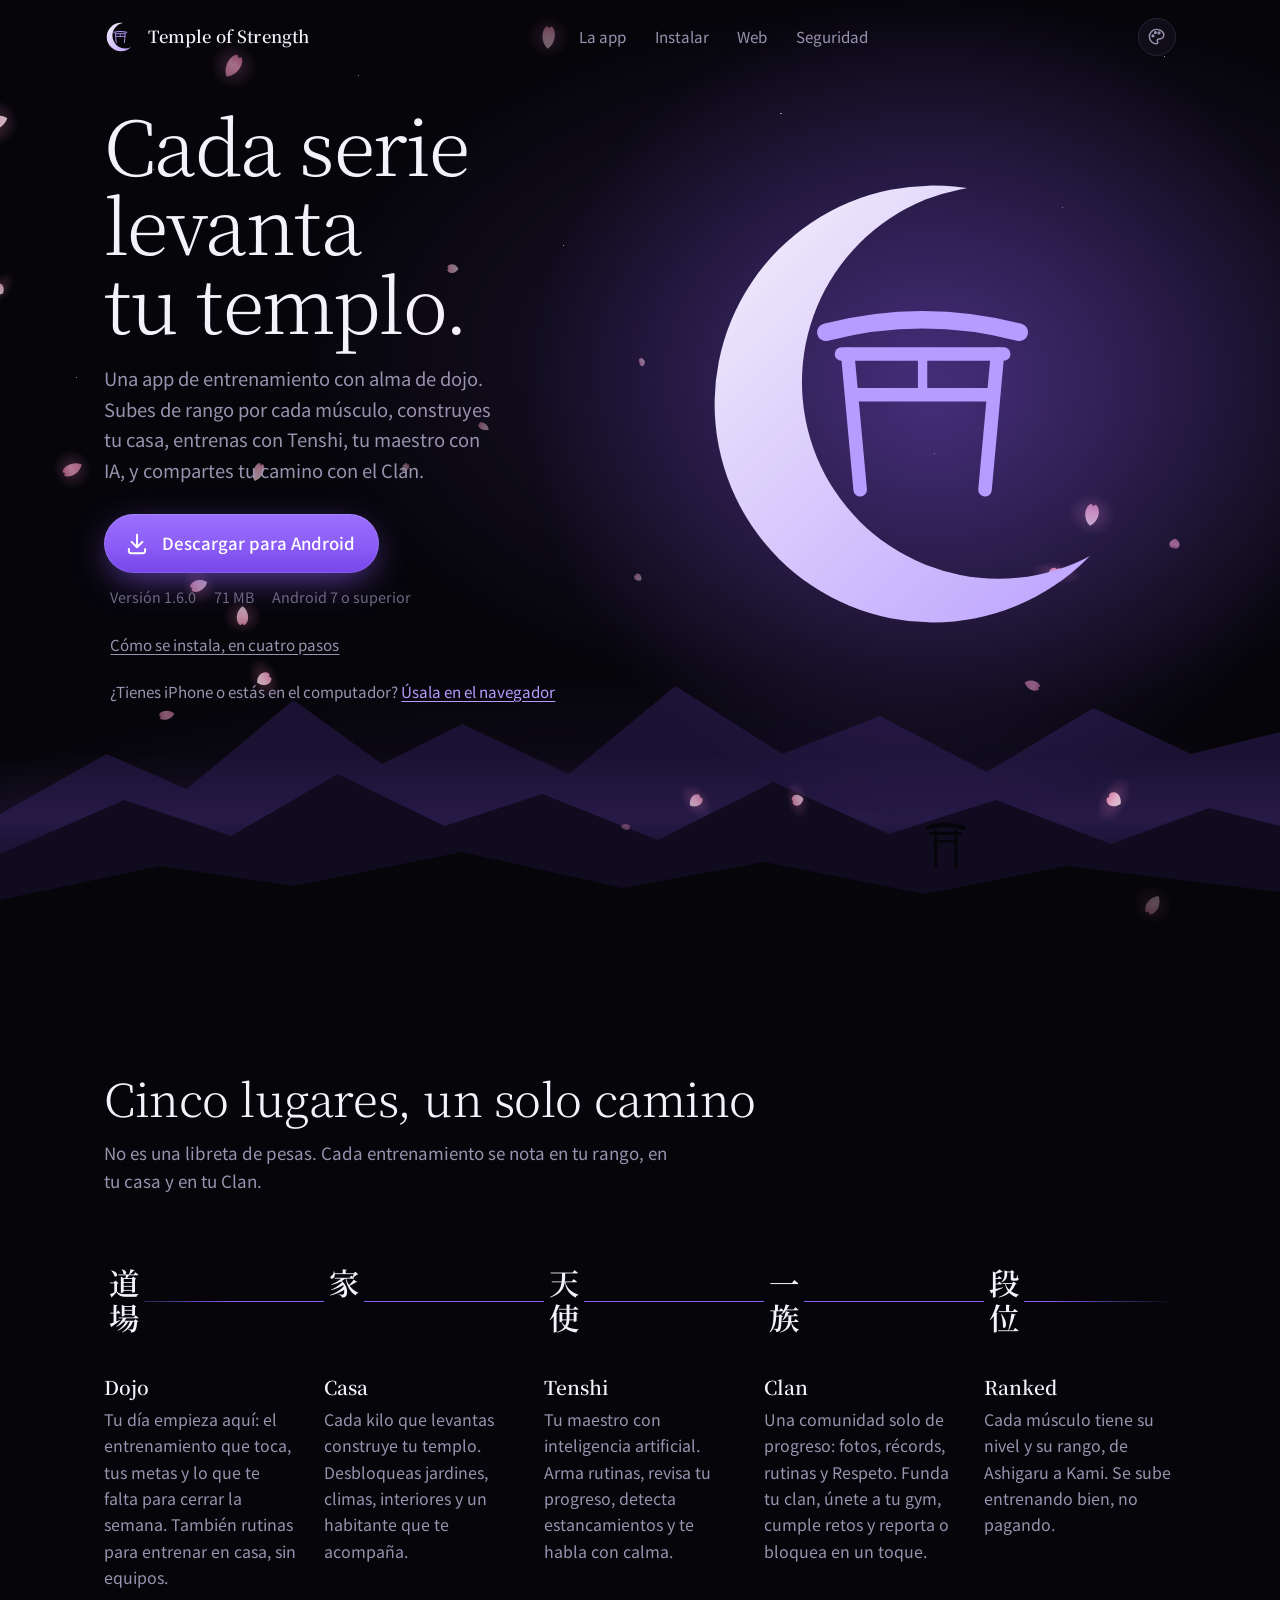
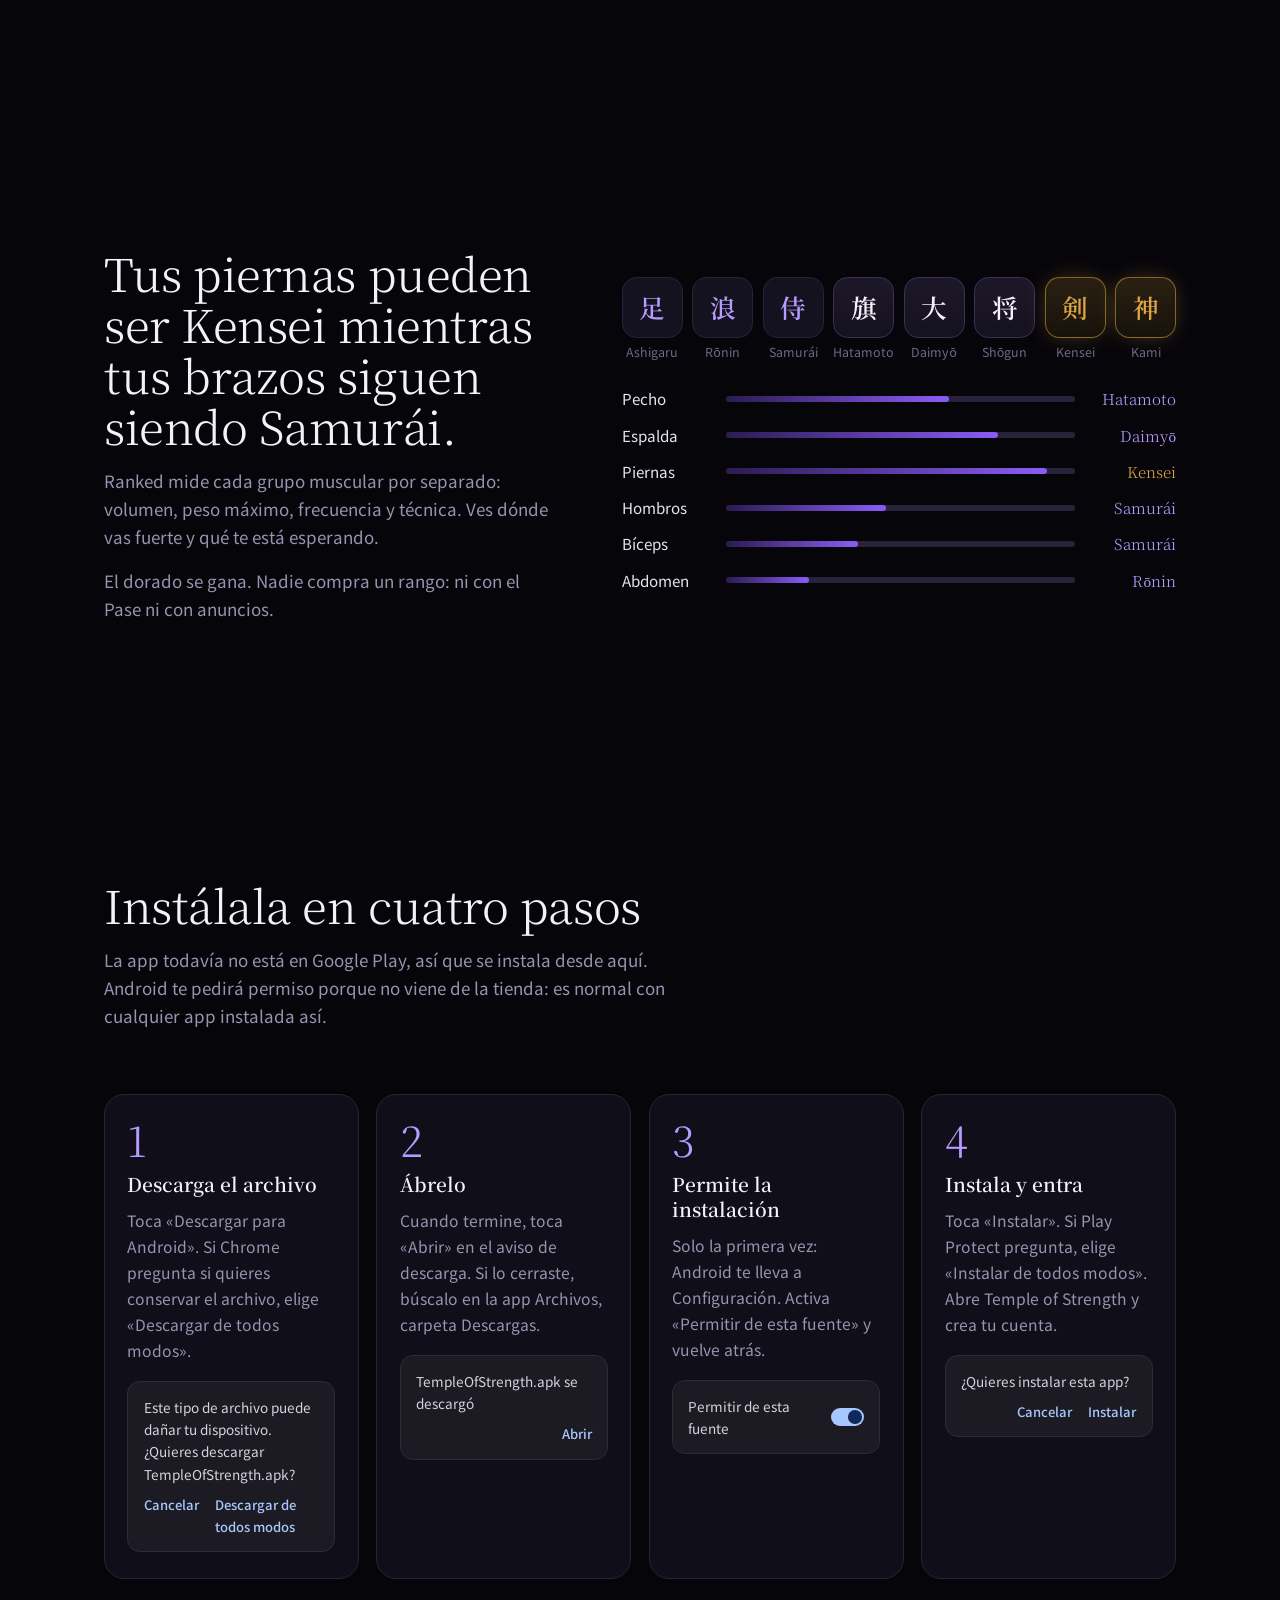
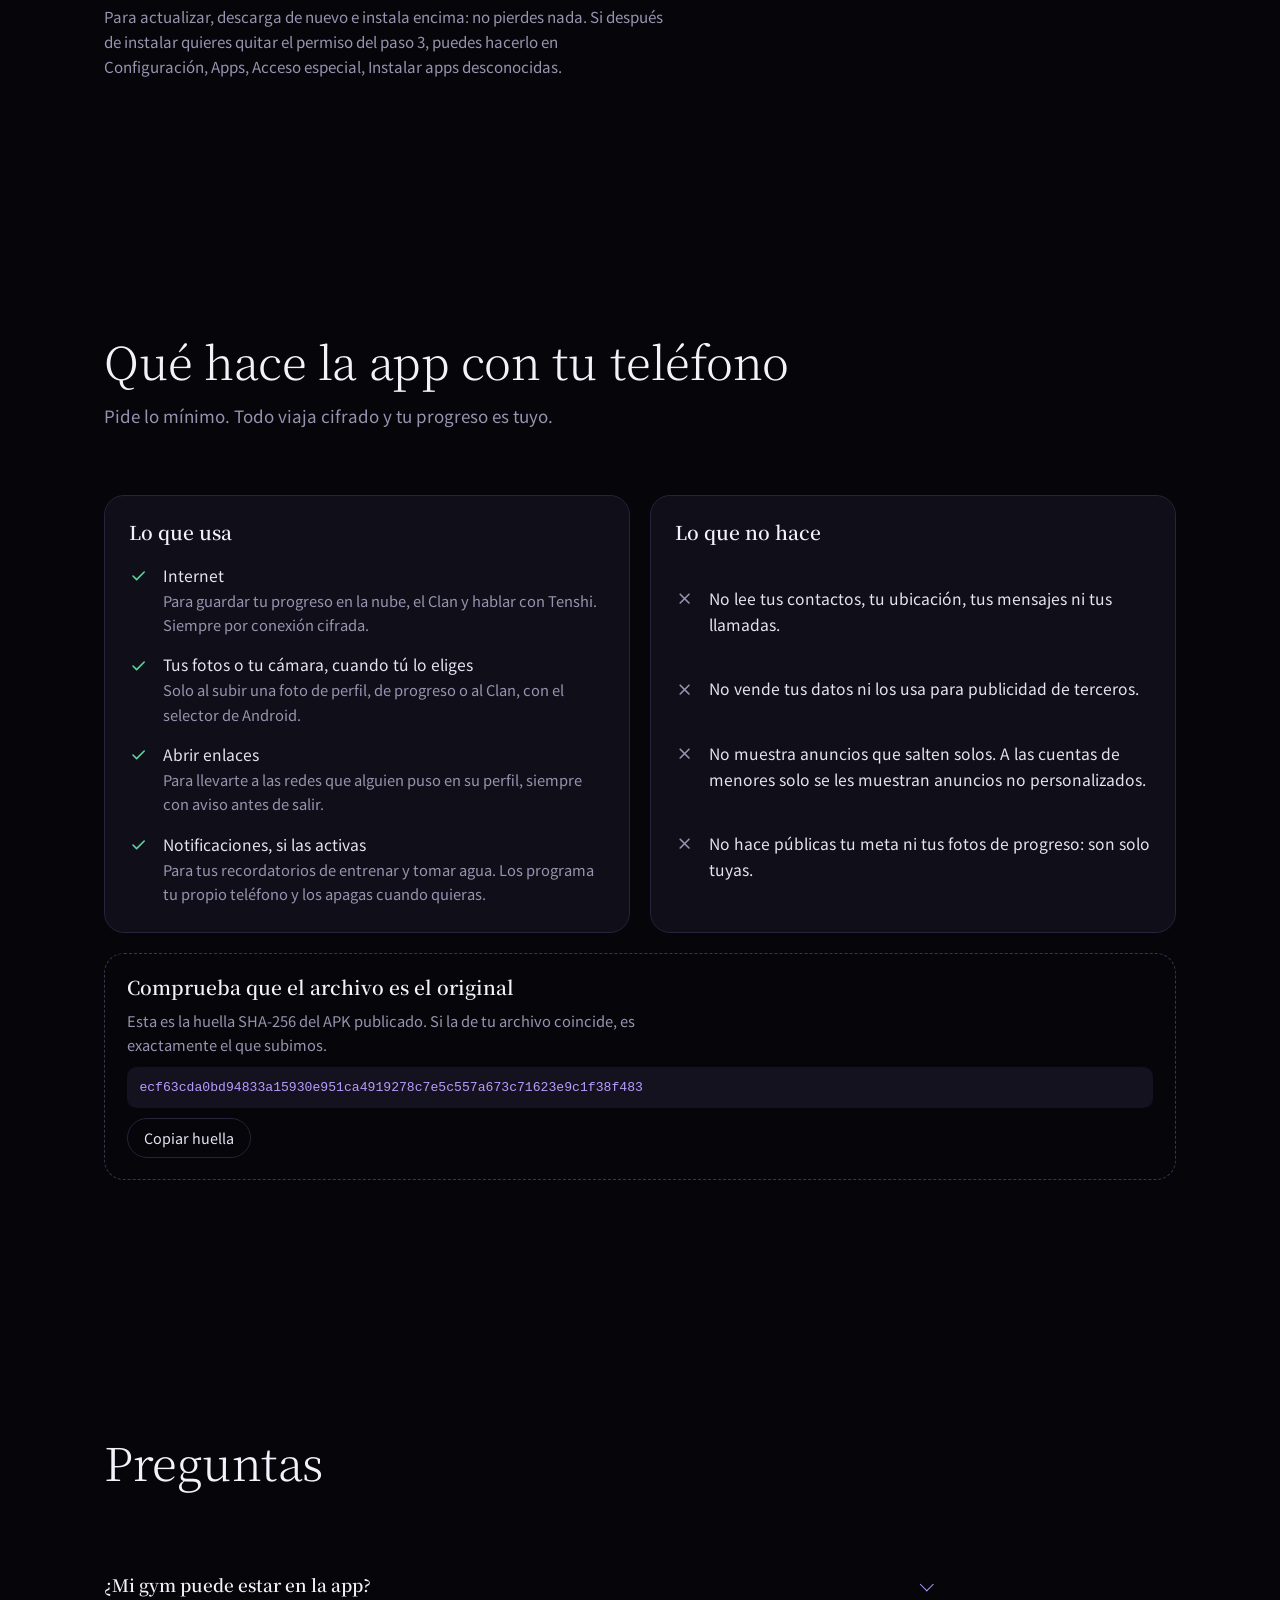
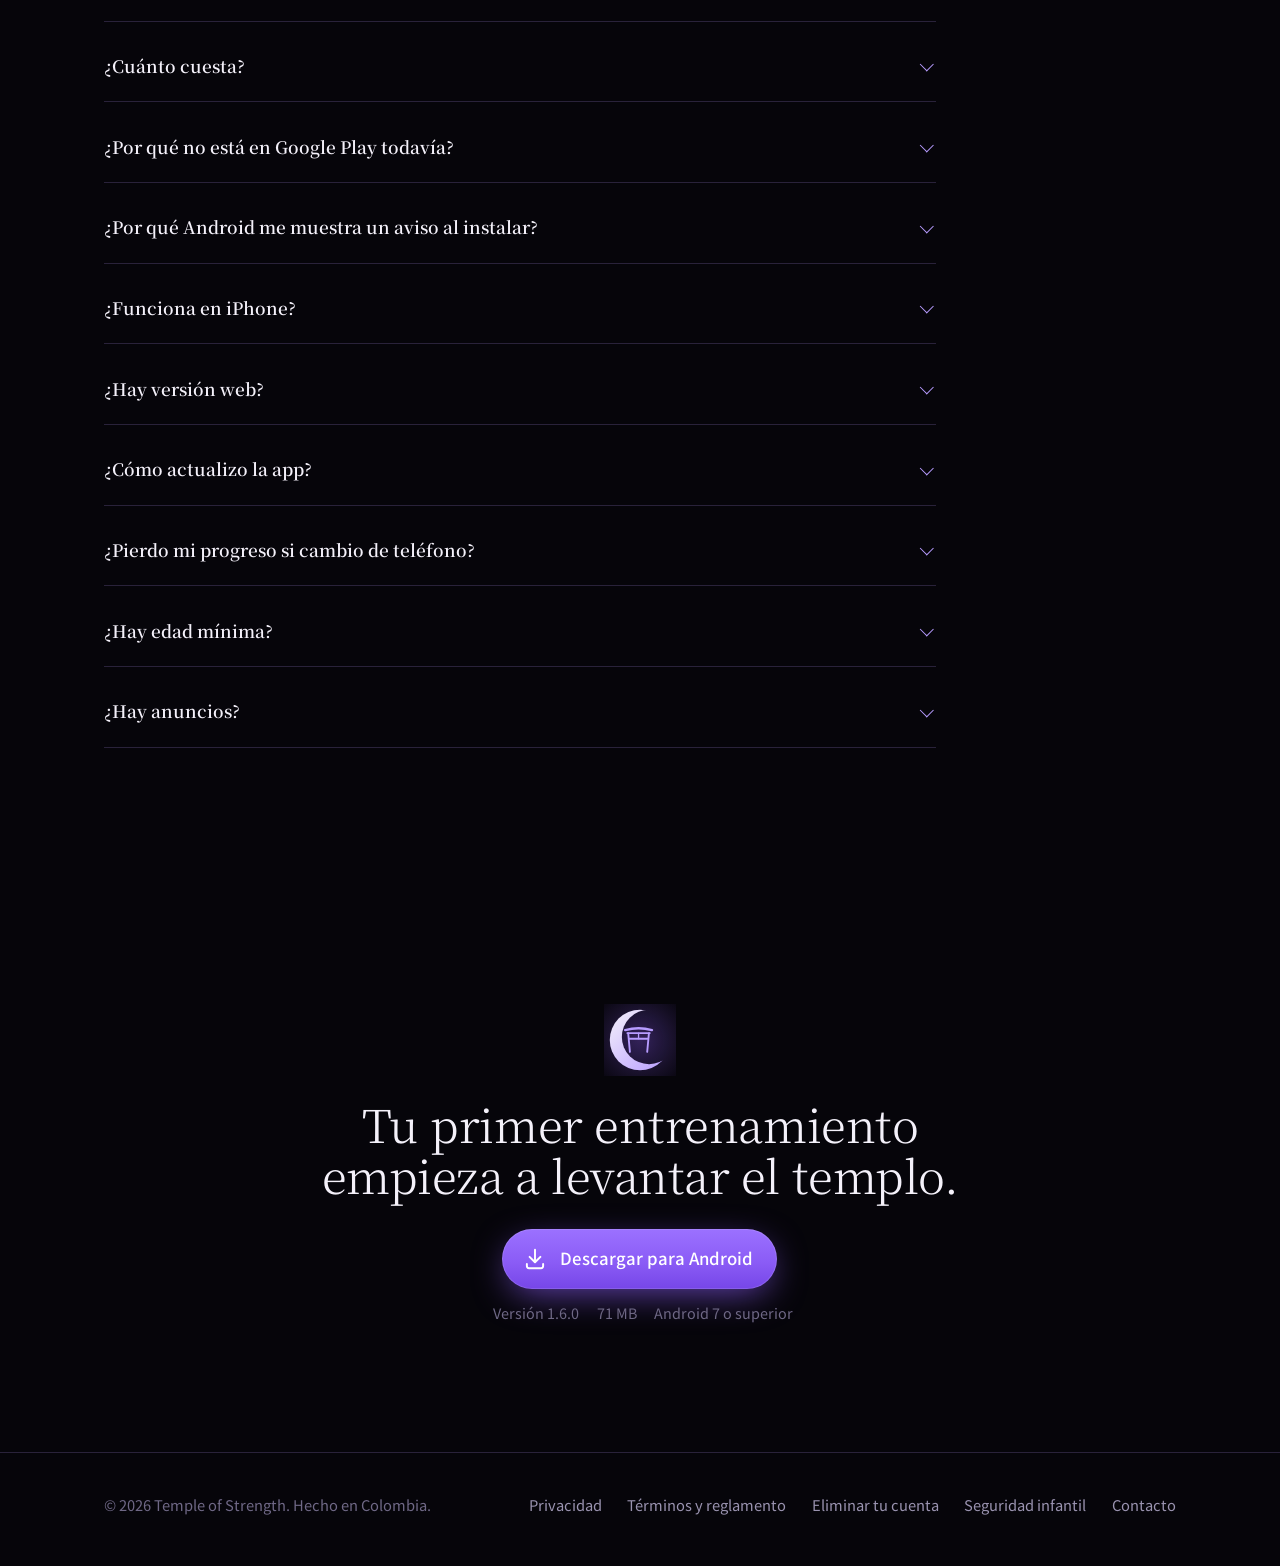
==== commit fc5addf5: "Versión 1.6.0: temas de color en la página, web y APK Co-Authored-By: Claude Opus 5.5 <noreply@anthr" ====
--- a/index.html
+++ b/index.html
@@ -6,6 +6,7 @@
 <title>Temple of Strength: entrena y levanta tu templo</title>
 <meta name="description" content="App gratis de entrenamiento con alma de dojo: rangos por músculo, un maestro con IA, tu propio templo y un Clan de progreso. Descárgala para Android.">
 <meta name="theme-color" content="#06050A">
+<script src="js/tema.js?v=20261106c"></script>
 <meta http-equiv="Content-Security-Policy" content="default-src 'self'; script-src 'self'; style-src 'self' 'unsafe-inline'; img-src 'self' data:; font-src 'self'; connect-src 'self'; object-src 'none'; base-uri 'self'; form-action 'none'">
 <meta name="referrer" content="strict-origin-when-cross-origin">
 <meta property="og:type" content="website">
@@ -19,7 +20,7 @@
 <link rel="icon" href="img/icono-192.png" sizes="192x192" type="image/png">
 <link rel="apple-touch-icon" href="img/apple-touch-icon.png">
 <link rel="preload" href="fuentes/serif-300.woff" as="font" type="font/woff" crossorigin>
-<link rel="stylesheet" href="css/templo.css">
+<link rel="stylesheet" href="css/templo.css?v=20261106c">
 </head>
 <body>
 <a class="saltar" href="#contenido">Saltar al contenido</a>
@@ -27,8 +28,8 @@
   <div class="contenedor">
     <a class="marca" href="./"><svg class="" viewBox="0 0 100 100" aria-hidden="true" focusable="false">
   <defs>
-    <radialGradient id="h1"><stop offset="0" stop-color="#8B5CF6" stop-opacity=".34"/><stop offset="1" stop-color="#8B5CF6" stop-opacity="0"/></radialGradient>
-    <linearGradient id="l1" x1="0" y1="0" x2="1" y2="1"><stop offset="0" stop-color="#F4F1FA"/><stop offset="1" stop-color="#B79CFF"/></linearGradient>
+    <radialGradient id="h1"><stop class="h-a" offset="0" stop-color="#8B5CF6" stop-opacity=".34"/><stop class="h-a" offset="1" stop-color="#8B5CF6" stop-opacity="0"/></radialGradient>
+    <linearGradient id="l1" x1="0" y1="0" x2="1" y2="1"><stop class="l-a" offset="0" stop-color="#F4F1FA"/><stop class="l-b" offset="1" stop-color="#B79CFF"/></linearGradient>
     <mask id="m1" maskUnits="userSpaceOnUse" x="0" y="0" width="100" height="100"><rect width="100" height="100" fill="#fff"/><circle cx="62.6" cy="45.8" r="37.8" fill="#000"/></mask>
   </defs>
   <circle class="halo" cx="50" cy="50" r="79.8" fill="url(#h1)"/>
@@ -48,6 +49,20 @@
       <a href="app/">Web</a>
       <a class="opcional" href="#seguridad">Seguridad</a>
     </nav>
+    <div class="tema">
+      <button class="boton-tema" type="button" data-boton-tema aria-expanded="false" aria-controls="menu-tema" aria-label="Tema de color" title="Tema de color"><svg viewBox="0 0 24 24" fill="none" stroke="currentColor" stroke-width="1.8" stroke-linecap="round" stroke-linejoin="round" aria-hidden="true"><path d="M12 3a9 9 0 1 0 0 18c1.1 0 1.7-.9 1.7-1.8 0-.5-.2-.9-.5-1.2-.3-.3-.5-.7-.5-1.2 0-1 .8-1.8 1.8-1.8H16a5 5 0 0 0 5-5C21 6.4 17 3 12 3Z"/><circle cx="7.5" cy="11" r="1.1"/><circle cx="10.5" cy="7" r="1.1"/><circle cx="15" cy="7.4" r="1.1"/></svg></button>
+      <div class="menu-tema" id="menu-tema" data-menu-tema hidden role="group" aria-label="Tema de color">
+        <p>Tema de color · también se usa en la versión web</p>
+        <button type="button" data-elegir-tema="tradicional" aria-pressed="false"><span class="muestra" style="--a:#06050A;--b:#8B5CF6"></span>Tradicional</button>
+        <button type="button" data-elegir-tema="oscuro" aria-pressed="false"><span class="muestra" style="--a:#0B0B0D;--b:#8B5CF6"></span>Oscuro</button>
+        <button type="button" data-elegir-tema="claro" aria-pressed="false"><span class="muestra" style="--a:#F6F3FA;--b:#6D3FE0"></span>Claro</button>
+        <button type="button" data-elegir-tema="sakura" aria-pressed="false"><span class="muestra" style="--a:#0A0609;--b:#D9508A"></span>Sakura</button>
+        <button type="button" data-elegir-tema="jade" aria-pressed="false"><span class="muestra" style="--a:#050A09;--b:#1E9E74"></span>Jade</button>
+        <button type="button" data-elegir-tema="oceano" aria-pressed="false"><span class="muestra" style="--a:#04070D;--b:#3D7BEF"></span>Océano</button>
+        <button type="button" data-elegir-tema="carmesi" aria-pressed="false"><span class="muestra" style="--a:#0B0506;--b:#D23F4C"></span>Carmesí</button>
+        <button type="button" data-elegir-tema="automatico" aria-pressed="false"><span class="muestra" style="--a:#F6F3FA;--b:#06050A"></span>Automático</button>
+      </div>
+    </div>
   </div>
 </header>
 
@@ -57,21 +72,21 @@
     <canvas class="petalos" aria-hidden="true"></canvas>
     <svg class="montanas" viewBox="0 0 1440 340" preserveAspectRatio="none" aria-hidden="true">
   <defs>
-    <linearGradient id="niebla" x1="0" y1="0" x2="0" y2="1"><stop offset="0" stop-color="#8B5CF6" stop-opacity="0"/><stop offset=".55" stop-color="#8B5CF6" stop-opacity=".10"/><stop offset="1" stop-color="#06050A" stop-opacity="0"/></linearGradient>
+    <linearGradient id="niebla" x1="0" y1="0" x2="0" y2="1"><stop class="h-a" offset="0" stop-color="#8B5CF6" stop-opacity="0"/><stop class="h-a" offset=".55" stop-color="#8B5CF6" stop-opacity=".10"/><stop class="n-c" offset="1" stop-color="#06050A" stop-opacity="0"/></linearGradient>
   </defs>
-  <path fill="#1B1233" d="M0 210 120 150 210 185 330 96 430 160 520 120 640 170 760 82 880 150 990 112 1110 168 1230 104 1340 150 1440 128V340H0Z"/>
+  <path class="m1" fill="#1B1233" d="M0 210 120 150 210 185 330 96 430 160 520 120 640 170 760 82 880 150 990 112 1110 168 1230 104 1340 150 1440 128V340H0Z"/>
   <rect y="150" width="1440" height="120" fill="url(#niebla)"/>
-  <path fill="#110B20" d="M0 250 140 196 260 232 380 170 500 222 610 190 740 236 870 178 1000 230 1120 196 1250 240 1360 204 1440 222V340H0Z"/>
-  <path fill="#06050A" d="M0 296 180 262 330 282 520 248 700 284 860 258 1040 290 1200 262 1440 288V340H0Z"/>
-  <g fill="#06050A" transform="translate(1046 222)">
+  <path class="m2" fill="#110B20" d="M0 250 140 196 260 232 380 170 500 222 610 190 740 236 870 178 1000 230 1120 196 1250 240 1360 204 1440 222V340H0Z"/>
+  <path class="m3" fill="#06050A" d="M0 296 180 262 330 282 520 248 700 284 860 258 1040 290 1200 262 1440 288V340H0Z"/>
+  <g class="m3" fill="#06050A" transform="translate(1046 222)">
     <path d="M-4 0Q18-7 40 0V4Q18-2-4 4Z"/><rect x="0" y="6" width="36" height="3"/><rect x="5" y="4" width="3.4" height="38"/><rect x="27.6" y="4" width="3.4" height="38"/><rect x="4" y="14" width="28" height="2.6"/>
   </g>
 </svg>
     <div class="contenedor">
       <div class="luna-grande"><svg class="" viewBox="0 0 100 100" role="img" aria-label="Luna creciente con un torii, el emblema de Temple of Strength" focusable="false">
   <defs>
-    <radialGradient id="h2"><stop offset="0" stop-color="#8B5CF6" stop-opacity=".34"/><stop offset="1" stop-color="#8B5CF6" stop-opacity="0"/></radialGradient>
-    <linearGradient id="l2" x1="0" y1="0" x2="1" y2="1"><stop offset="0" stop-color="#F4F1FA"/><stop offset="1" stop-color="#B79CFF"/></linearGradient>
+    <radialGradient id="h2"><stop class="h-a" offset="0" stop-color="#8B5CF6" stop-opacity=".34"/><stop class="h-a" offset="1" stop-color="#8B5CF6" stop-opacity="0"/></radialGradient>
+    <linearGradient id="l2" x1="0" y1="0" x2="1" y2="1"><stop class="l-a" offset="0" stop-color="#F4F1FA"/><stop class="l-b" offset="1" stop-color="#B79CFF"/></linearGradient>
     <mask id="m2" maskUnits="userSpaceOnUse" x="0" y="0" width="100" height="100"><rect width="100" height="100" fill="#fff"/><circle cx="62.6" cy="45.8" r="37.8" fill="#000"/></mask>
   </defs>
   <circle class="halo" cx="50" cy="50" r="79.8" fill="url(#h2)"/>
@@ -244,8 +259,8 @@
     <div class="contenedor cierre">
       <svg class="mini" viewBox="0 0 100 100" aria-hidden="true" focusable="false">
   <defs>
-    <radialGradient id="h3"><stop offset="0" stop-color="#8B5CF6" stop-opacity=".34"/><stop offset="1" stop-color="#8B5CF6" stop-opacity="0"/></radialGradient>
-    <linearGradient id="l3" x1="0" y1="0" x2="1" y2="1"><stop offset="0" stop-color="#F4F1FA"/><stop offset="1" stop-color="#B79CFF"/></linearGradient>
+    <radialGradient id="h3"><stop class="h-a" offset="0" stop-color="#8B5CF6" stop-opacity=".34"/><stop class="h-a" offset="1" stop-color="#8B5CF6" stop-opacity="0"/></radialGradient>
+    <linearGradient id="l3" x1="0" y1="0" x2="1" y2="1"><stop class="l-a" offset="0" stop-color="#F4F1FA"/><stop class="l-b" offset="1" stop-color="#B79CFF"/></linearGradient>
     <mask id="m3" maskUnits="userSpaceOnUse" x="0" y="0" width="100" height="100"><rect width="100" height="100" fill="#fff"/><circle cx="62.6" cy="45.8" r="37.8" fill="#000"/></mask>
   </defs>
   <circle class="halo" cx="50" cy="50" r="79.8" fill="url(#h3)"/>
@@ -279,7 +294,7 @@
     </nav>
   </div>
 </footer>
-<script src="config.js?v=20261106a"></script>
-<script src="js/templo.js?v=20261106a"></script>
+<script src="config.js?v=20261106c"></script>
+<script src="js/templo.js?v=20261106c"></script>
 </body>
 </html>
--- a/css/templo.css
+++ b/css/templo.css
@@ -298,3 +298,101 @@
 .musculos .rango { text-align: right; }
 .marca .halo { display: none; }
 .estacion .kanji { white-space: nowrap; }
+
+/* -- Temas de color ----------------------------------------------------------
+   Los mismos de la app (Apariencia). Tradicional no tiene atributo: usa los
+   valores de :root y se ve exactamente como siempre. js/tema.js pone
+   data-tema en <html> antes de pintar. */
+
+.l-a { stop-color: var(--luna); }
+.l-b { stop-color: var(--lila); }
+.h-a { stop-color: var(--violeta); }
+.n-c { stop-color: var(--noche); }
+.torii { stroke: var(--lila); }
+.montanas .m1 { fill: var(--monte1, #1B1233); }
+.montanas .m2 { fill: var(--monte2, #110B20); }
+.montanas .m3 { fill: var(--noche); }
+
+[data-tema="oscuro"] {
+  --noche: #0B0B0D; --tinta: #121214; --superficie: #18181B; --superficie-alta: #202024; --borde: #2C2C31;
+  --borde-vivo: #3D3D44; --morado: #2A2440; --violeta: #8B5CF6; --lila: #B9A4F7; --luna: #F4F4F6;
+  --texto: #E4E4E8; --suave: #9A9AA4; --tenue: #6B6B75; --monte1: #1C1C22; --monte2: #121215;
+}
+[data-tema="claro"] {
+  --noche: #F6F3FA; --tinta: #EEE8F6; --superficie: #FFFFFF; --superficie-alta: #F3EEFA; --borde: #E2D9EF;
+  --borde-vivo: #C9BBE4; --morado: #E9DFFC; --violeta: #6D3FE0; --lila: #5932C4; --luna: #1A1526;
+  --texto: #2A2437; --suave: #5E5671; --tenue: #8C849F; --oro: #A2721A; --sakura: #C9487F;
+  --monte1: #DCD1EE; --monte2: #E9E1F5;
+  color-scheme: light;
+}
+[data-tema="sakura"] {
+  --noche: #0A0609; --tinta: #130B11; --superficie: #1A1017; --superficie-alta: #23161F; --borde: #33212D;
+  --borde-vivo: #4B2E41; --morado: #45203A; --violeta: #D9508A; --lila: #F4A6C6; --luna: #FBF1F6;
+  --texto: #F0E3EA; --suave: #B0949F; --tenue: #7A5E6A; --monte1: #2E1226; --monte2: #1A0912;
+}
+[data-tema="jade"] {
+  --noche: #050A09; --tinta: #0B1311; --superficie: #0F1A17; --superficie-alta: #15231F; --borde: #1F332D;
+  --borde-vivo: #2D4A41; --morado: #12392E; --violeta: #1E9E74; --lila: #7FDDBB; --luna: #EEF8F4;
+  --texto: #DCEDE7; --suave: #8EA89F; --tenue: #58726A; --monte1: #0F2A23; --monte2: #08150F;
+}
+[data-tema="oceano"] {
+  --noche: #04070D; --tinta: #0A111D; --superficie: #0E1726; --superficie-alta: #141F33; --borde: #1E2B44;
+  --borde-vivo: #2B3D60; --morado: #142856; --violeta: #3D7BEF; --lila: #9BBCFF; --luna: #F0F5FF;
+  --texto: #DFE7F5; --suave: #8F9CB5; --tenue: #5A6680; --monte1: #12224A; --monte2: #0A1330;
+}
+[data-tema="carmesi"] {
+  --noche: #0B0506; --tinta: #150A0C; --superficie: #1C0F12; --superficie-alta: #261519; --borde: #391F25;
+  --borde-vivo: #532B34; --morado: #4A1620; --violeta: #D23F4C; --lila: #F2A0A6; --luna: #FBF0F1;
+  --texto: #F0E1E3; --suave: #B0959A; --tenue: #7A5E63; --monte1: #33101A; --monte2: #1C080D;
+}
+
+/* Lo que en Tradicional tiene el violeta escrito a mano. */
+[data-tema] .portada {
+  background:
+    radial-gradient(ellipse 70% 55% at 72% 38%, color-mix(in srgb, var(--violeta) 22%, transparent), transparent 70%),
+    radial-gradient(ellipse 120% 70% at 50% 120%, color-mix(in srgb, var(--morado) 90%, transparent), transparent 70%),
+    var(--noche);
+}
+[data-tema] .boton-principal {
+  background: linear-gradient(180deg, color-mix(in srgb, var(--violeta) 82%, #fff), var(--violeta) 55%, color-mix(in srgb, var(--violeta) 86%, #000));
+  box-shadow: 0 0 0 1px rgba(255, 255, 255, 0.12) inset, 0 10px 36px -8px color-mix(in srgb, var(--violeta) 75%, transparent);
+}
+[data-tema] .boton-principal:hover {
+  box-shadow: 0 0 0 1px rgba(255, 255, 255, 0.18) inset, 0 14px 44px -8px color-mix(in srgb, var(--violeta) 90%, transparent);
+}
+[data-tema] .escalera li:nth-child(n+4) .sello { border-color: var(--borde-vivo); background: linear-gradient(180deg, var(--superficie-alta), var(--superficie)); }
+[data-tema] .huella { border-color: var(--borde-vivo); }
+[data-tema="claro"] .estrellas { display: none; }
+[data-tema="claro"] .escalera li:nth-child(n+7) .sello { background: linear-gradient(180deg, #FBF1DE, #F3E3C2); }
+
+/* Selector de tema en la cabecera. */
+.tema { position: relative; }
+.cabecera .contenedor > .tema { margin-left: auto; }
+.cabecera nav + .tema { margin-left: 0; }
+.cabecera-acciones { display: flex; align-items: center; gap: 1.2rem; }
+.boton-tema {
+  display: grid; place-items: center; width: 2.4rem; height: 2.4rem; border-radius: 50%;
+  border: 1px solid var(--borde); background: color-mix(in srgb, var(--superficie) 70%, transparent);
+  color: var(--suave); cursor: pointer; padding: 0;
+}
+.boton-tema:hover, .boton-tema[aria-expanded="true"] { color: var(--luna); border-color: var(--violeta); }
+.boton-tema svg { width: 1.2rem; height: 1.2rem; }
+.menu-tema {
+  position: absolute; right: 0; top: calc(100% + 0.6rem); z-index: 40; width: 15rem;
+  padding: 0.75rem; border-radius: 1rem; border: 1px solid var(--borde); background: var(--superficie);
+  box-shadow: 0 18px 40px rgba(0, 0, 0, 0.35); display: grid; gap: 0.25rem;
+}
+.menu-tema[hidden] { display: none; }
+.menu-tema p { font-size: 0.78rem; color: var(--tenue); margin: 0 0 0.35rem 0.35rem; line-height: 1.35; }
+.menu-tema button {
+  display: flex; align-items: center; gap: 0.7rem; width: 100%; text-align: left;
+  padding: 0.5rem 0.55rem; border-radius: 0.6rem; border: 0; background: none;
+  color: var(--texto); font: inherit; font-size: 0.95rem; cursor: pointer;
+}
+.menu-tema button:hover { background: var(--tinta); }
+.menu-tema button[aria-pressed="true"] { background: color-mix(in srgb, var(--violeta) 16%, transparent); color: var(--luna); font-weight: 500; }
+.menu-tema .muestra {
+  width: 1.35rem; height: 1.35rem; border-radius: 50%; flex: none; border: 1px solid var(--borde);
+  background: linear-gradient(135deg, var(--a) 50%, var(--b) 50%);
+}
+.cabecera .contenedor > nav { margin-left: auto; }
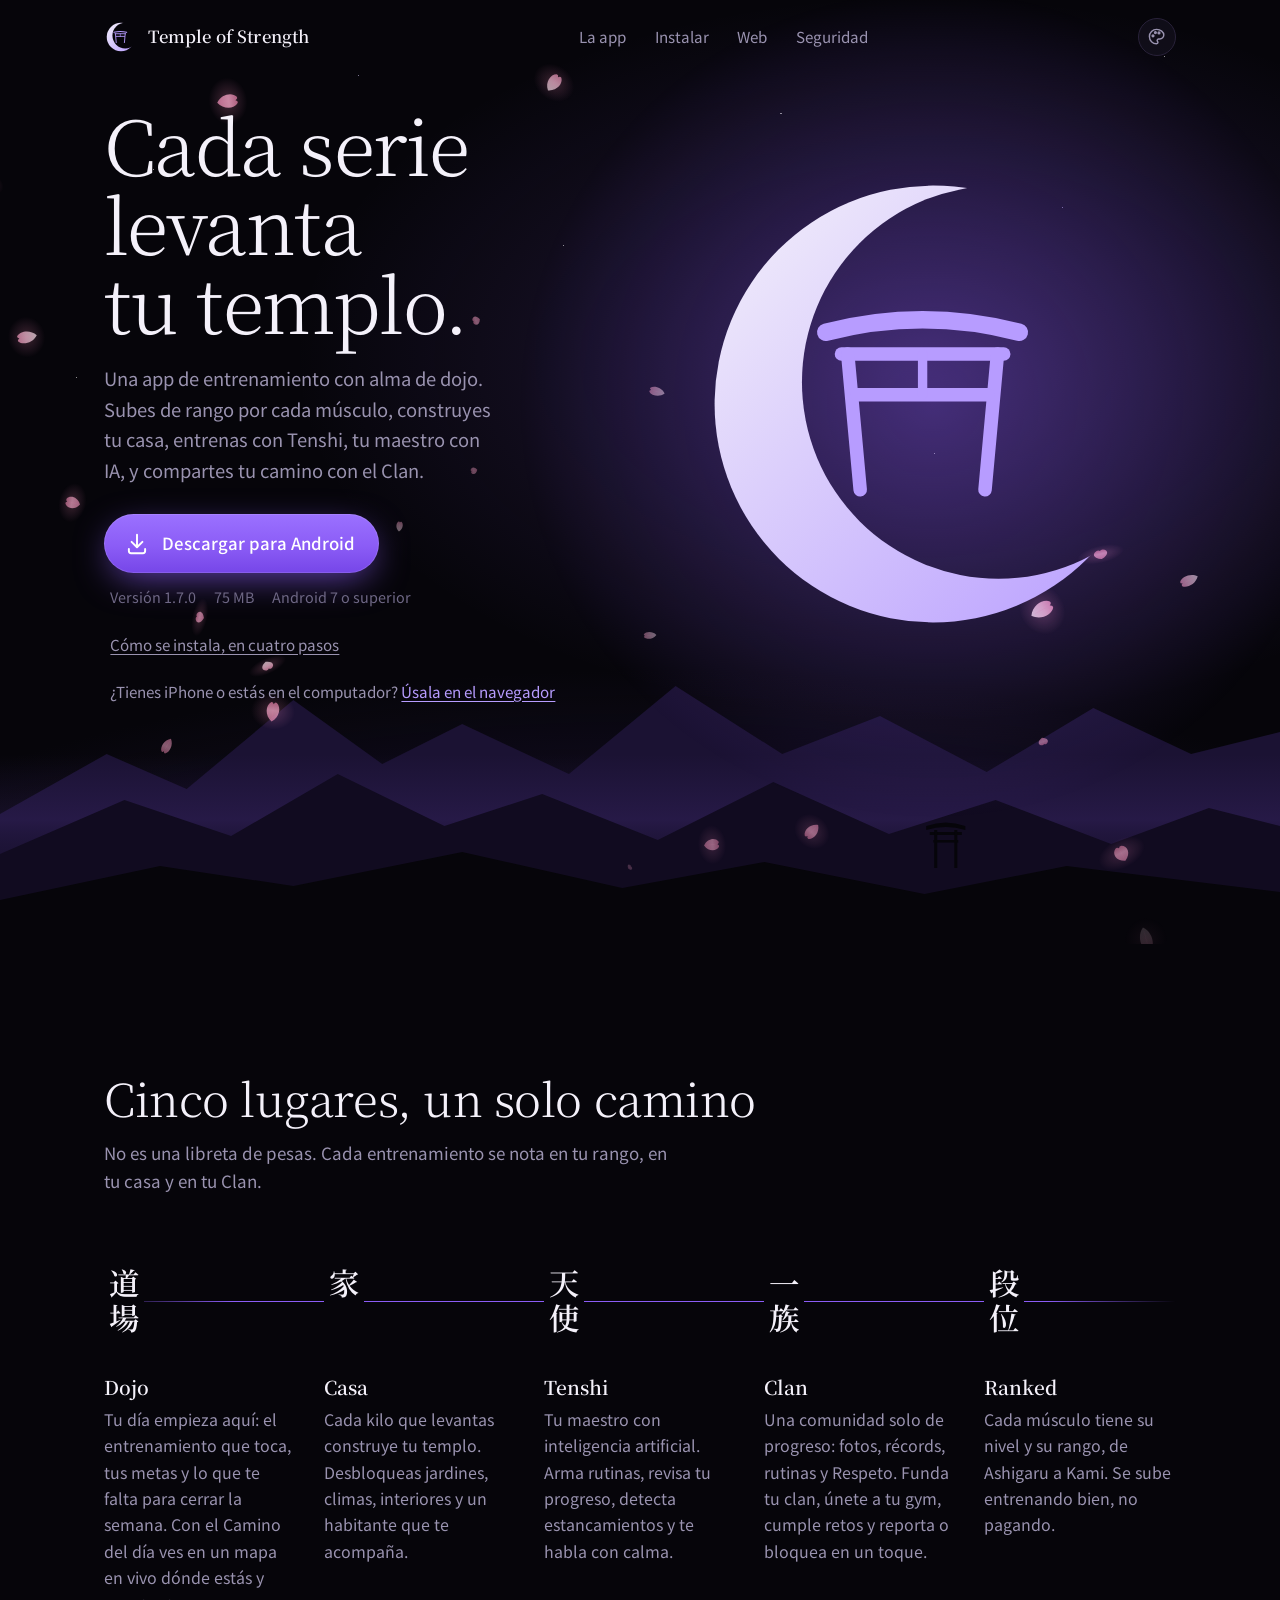
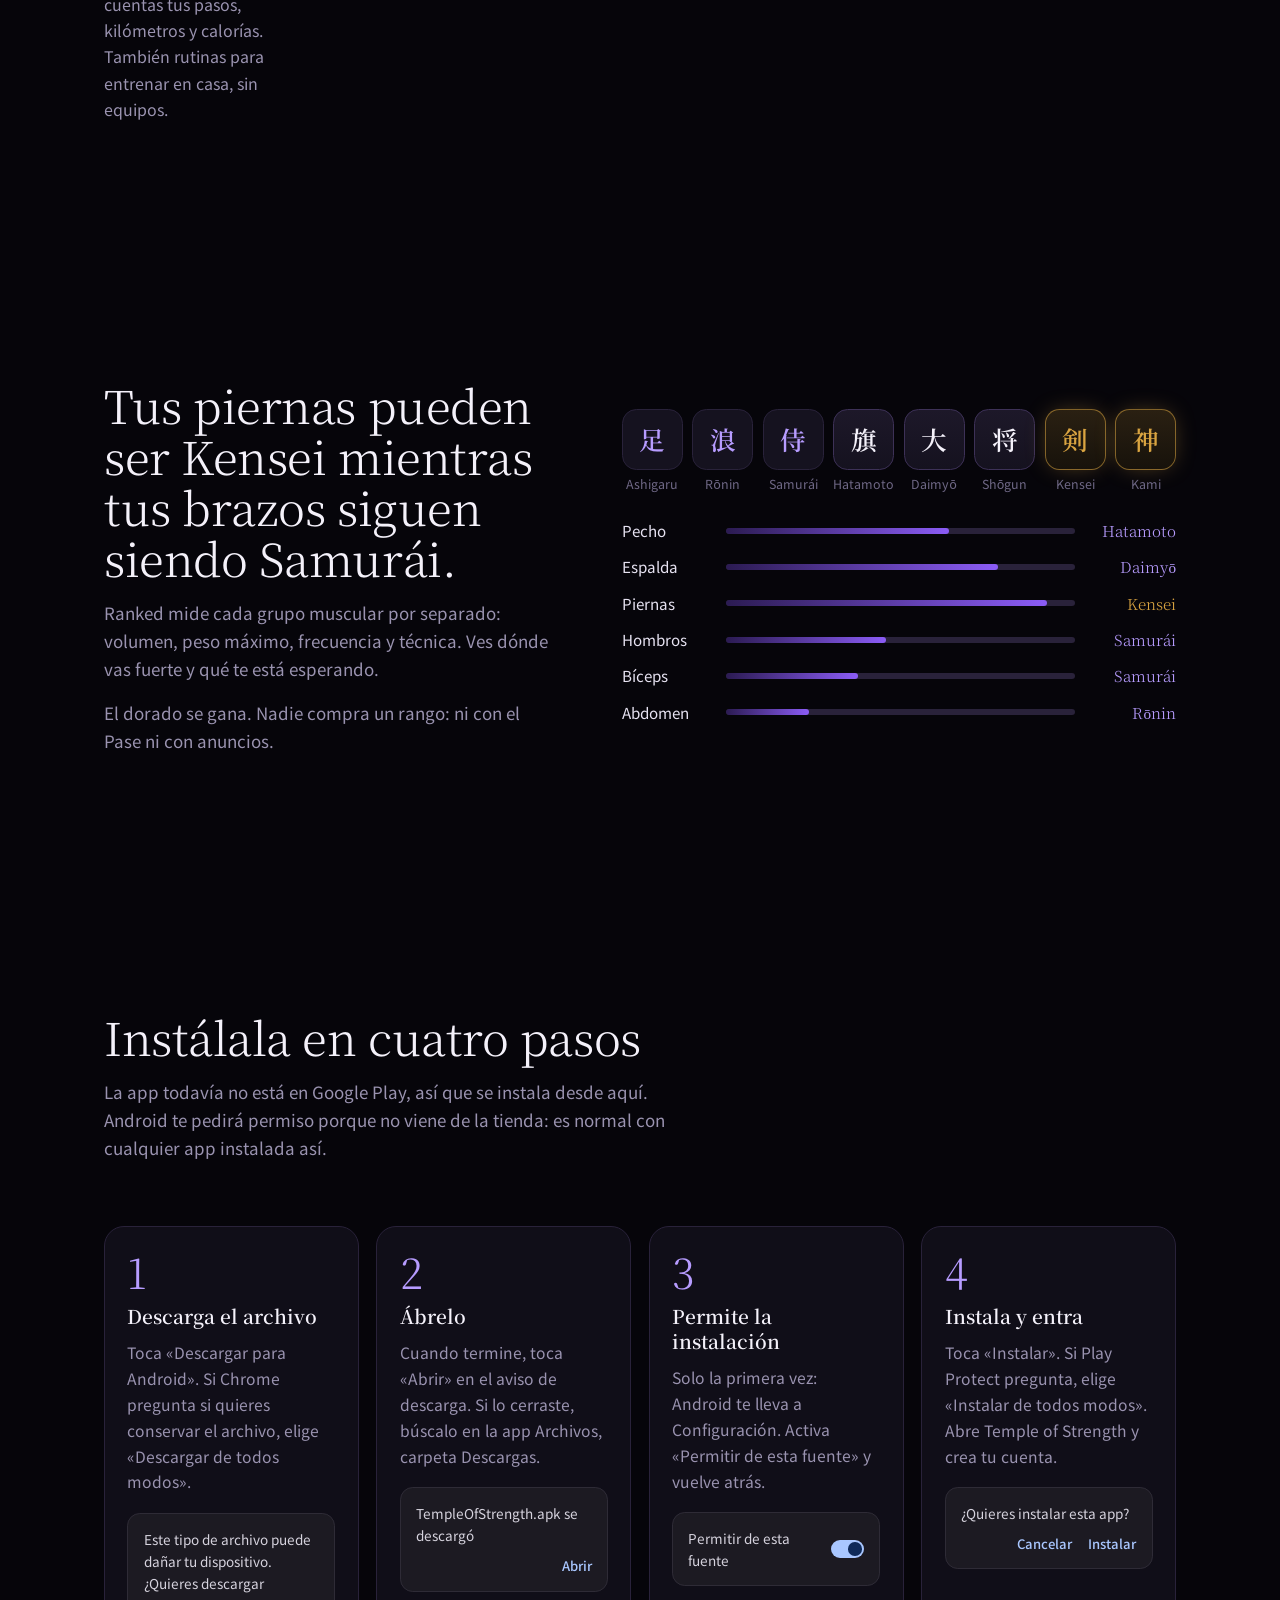
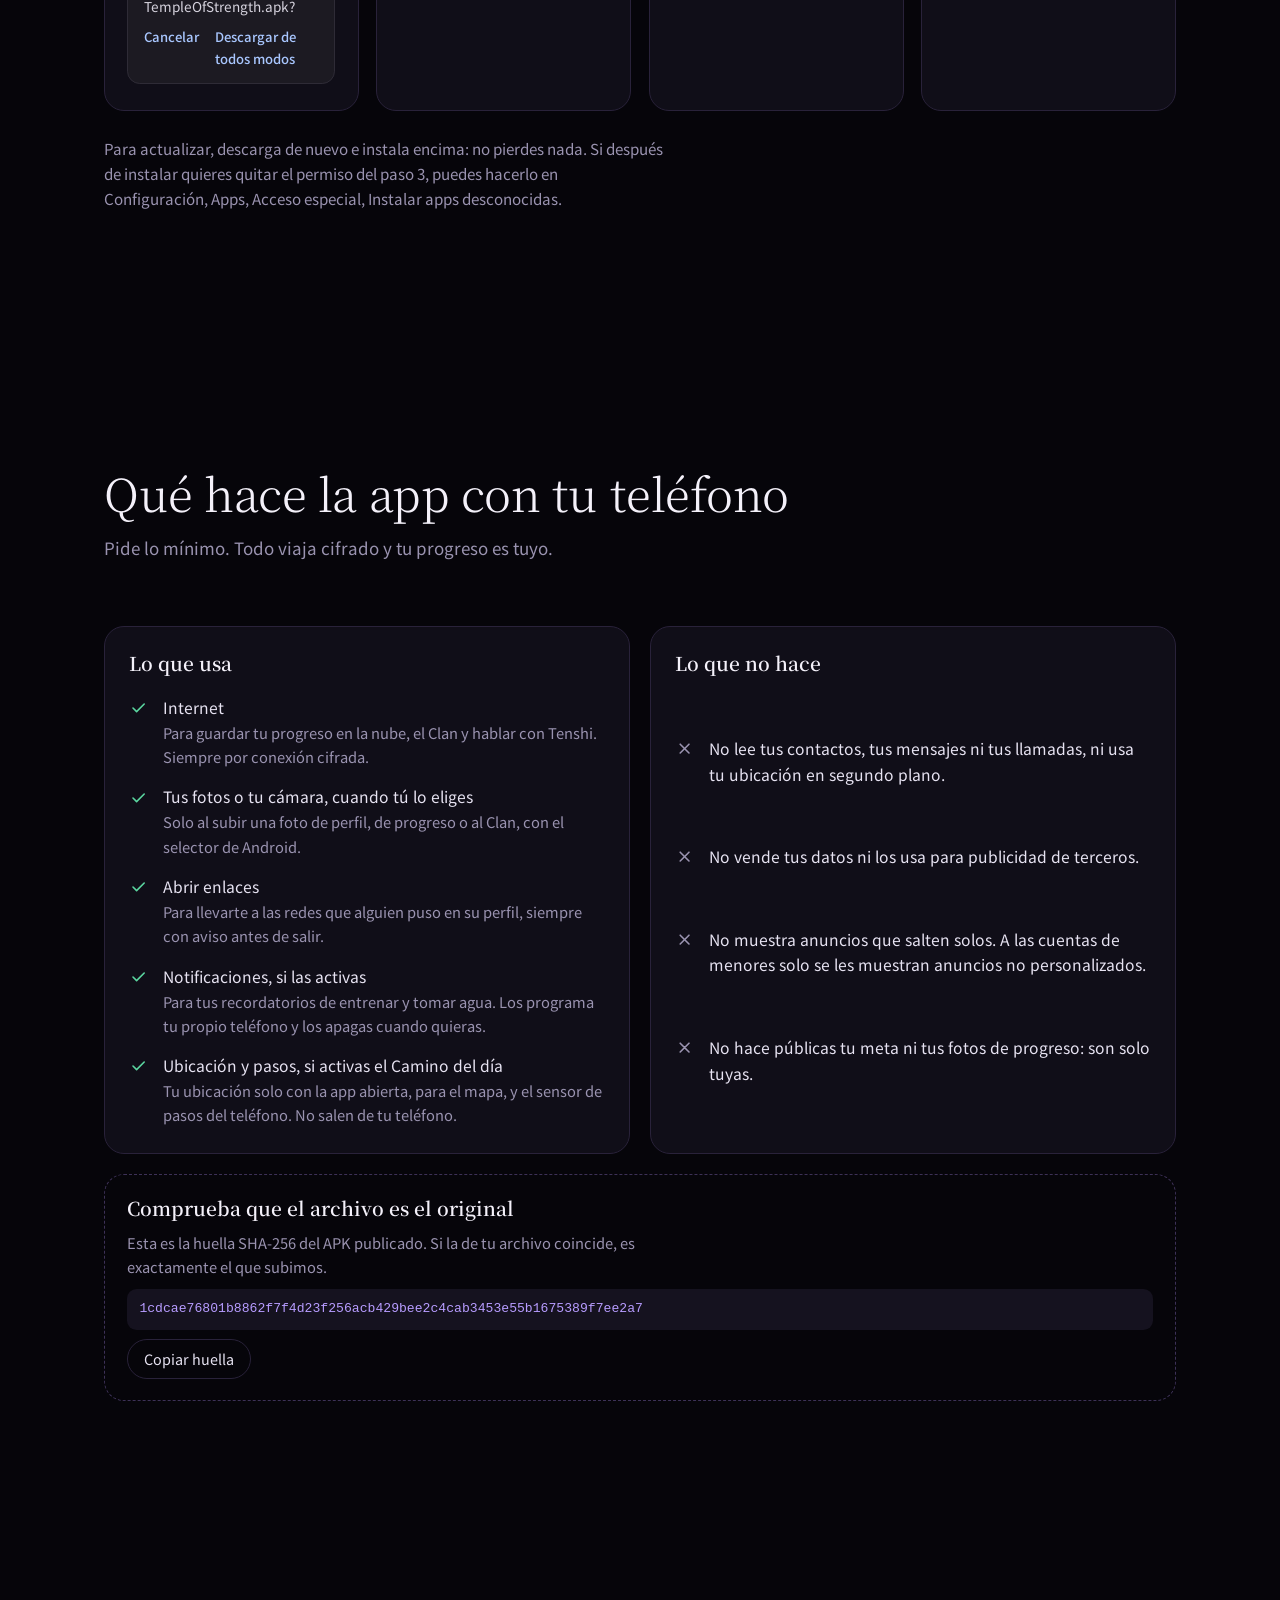
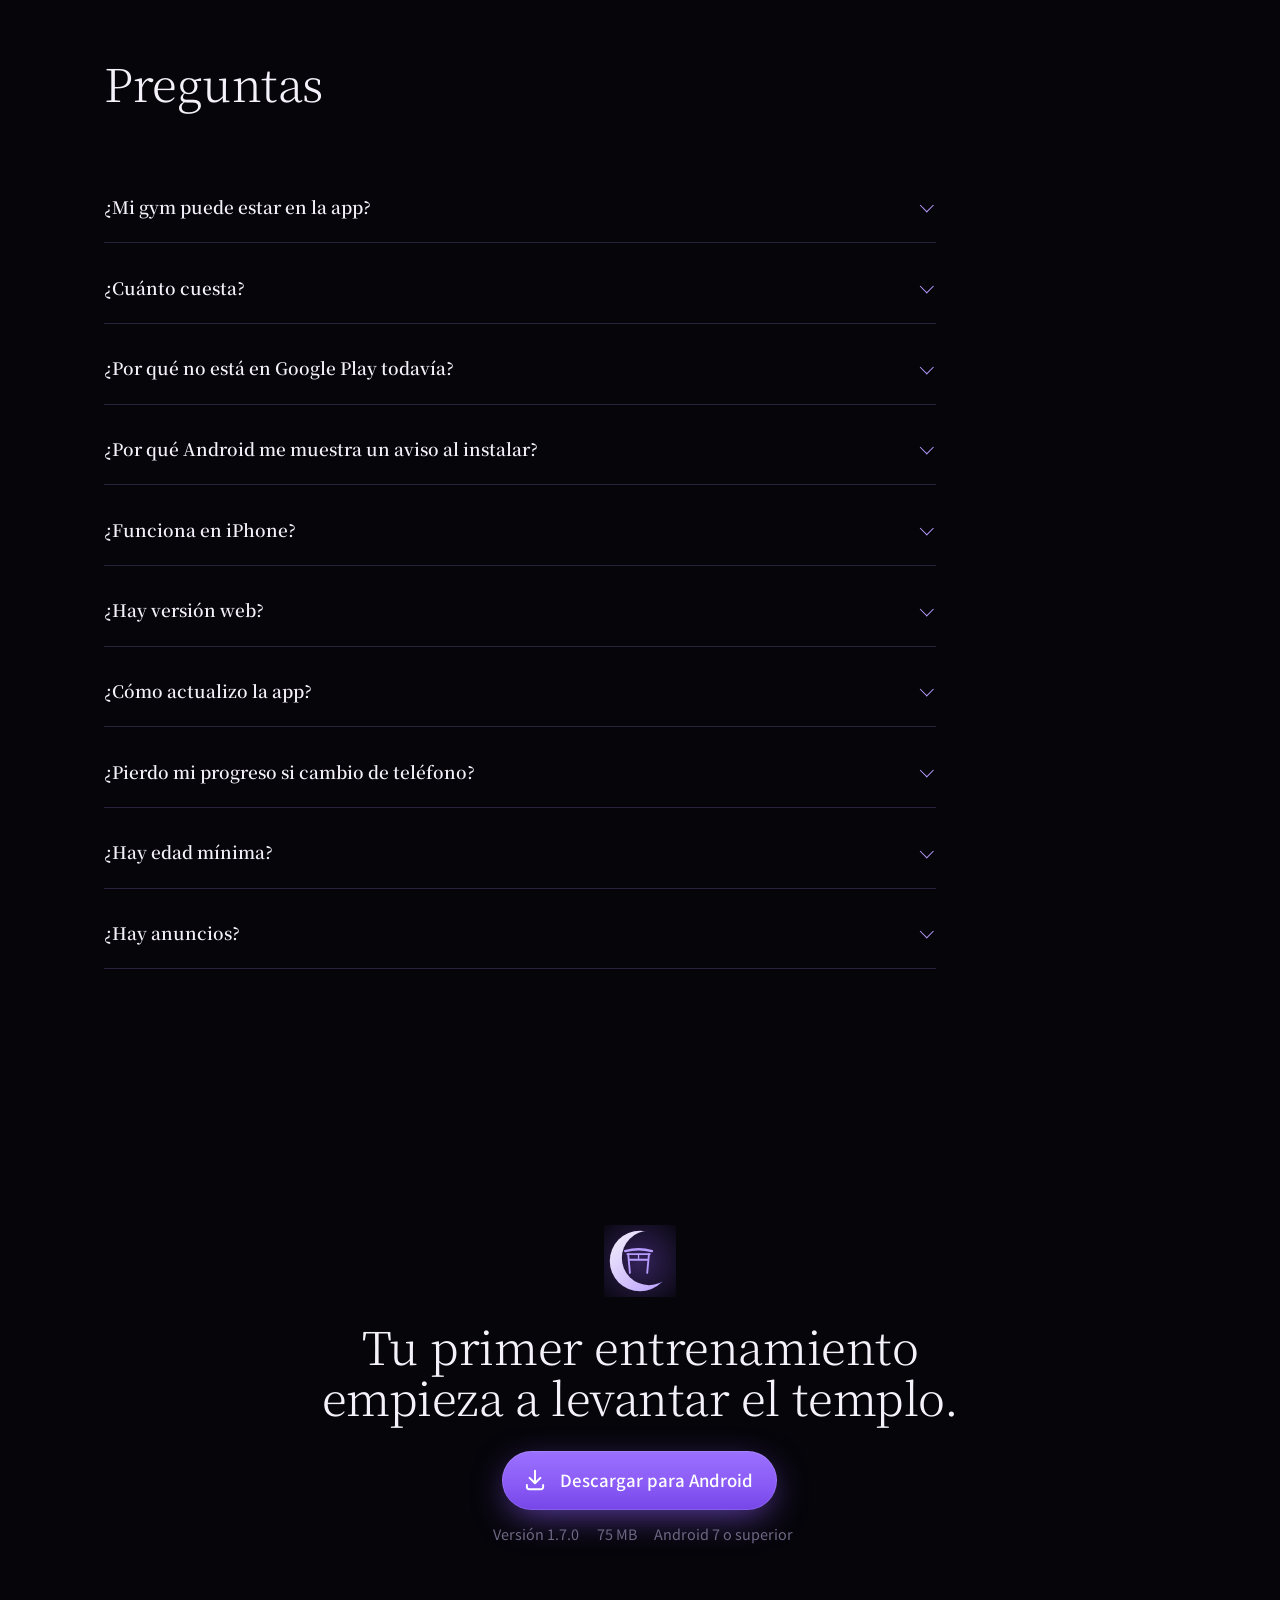
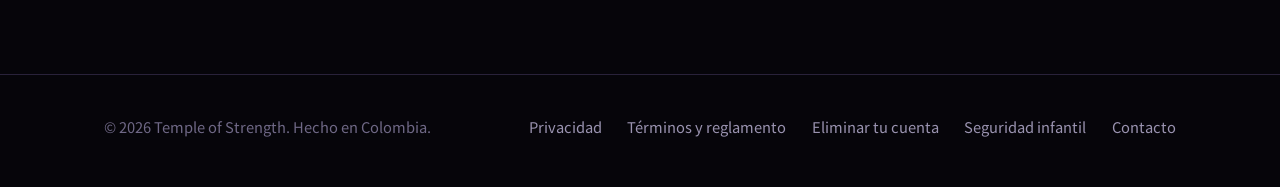
==== commit b6eef301: "Versión 1.7.0: Camino del día (app), web 1.7.0 y privacidad actualizada Co-Authored-By: Claude Opus " ====
--- a/index.html
+++ b/index.html
@@ -6,7 +6,7 @@
 <title>Temple of Strength: entrena y levanta tu templo</title>
 <meta name="description" content="App gratis de entrenamiento con alma de dojo: rangos por músculo, un maestro con IA, tu propio templo y un Clan de progreso. Descárgala para Android.">
 <meta name="theme-color" content="#06050A">
-<script src="js/tema.js?v=20261106c"></script>
+<script src="js/tema.js?v=20261109a"></script>
 <meta http-equiv="Content-Security-Policy" content="default-src 'self'; script-src 'self'; style-src 'self' 'unsafe-inline'; img-src 'self' data:; font-src 'self'; connect-src 'self'; object-src 'none'; base-uri 'self'; form-action 'none'">
 <meta name="referrer" content="strict-origin-when-cross-origin">
 <meta property="og:type" content="website">
@@ -20,7 +20,7 @@
 <link rel="icon" href="img/icono-192.png" sizes="192x192" type="image/png">
 <link rel="apple-touch-icon" href="img/apple-touch-icon.png">
 <link rel="preload" href="fuentes/serif-300.woff" as="font" type="font/woff" crossorigin>
-<link rel="stylesheet" href="css/templo.css?v=20261106c">
+<link rel="stylesheet" href="css/templo.css?v=20261109a">
 </head>
 <body>
 <a class="saltar" href="#contenido">Saltar al contenido</a>
@@ -122,7 +122,7 @@
       <ul class="camino">
         <li class="estacion">
           <span class="kanji" lang="ja" aria-hidden="true">道場</span>
-          <div><h3>Dojo</h3><p>Tu día empieza aquí: el entrenamiento que toca, tus metas y lo que te falta para cerrar la semana. También rutinas para entrenar en casa, sin equipos.</p></div>
+          <div><h3>Dojo</h3><p>Tu día empieza aquí: el entrenamiento que toca, tus metas y lo que te falta para cerrar la semana. Con el Camino del día ves en un mapa en vivo dónde estás y cuentas tus pasos, kilómetros y calorías. También rutinas para entrenar en casa, sin equipos.</p></div>
         </li>
         <li class="estacion">
           <span class="kanji" lang="ja" aria-hidden="true">家</span>
@@ -219,10 +219,11 @@
           <li><svg viewBox="0 0 24 24" fill="none" stroke="#5BD6A0" stroke-width="2" stroke-linecap="round" stroke-linejoin="round" aria-hidden="true"><path d="m5 12.5 4.5 4.5L19 7.5"/></svg><div>Tus fotos o tu cámara, cuando tú lo eliges<span>Solo al subir una foto de perfil, de progreso o al Clan, con el selector de Android.</span></div></li>
           <li><svg viewBox="0 0 24 24" fill="none" stroke="#5BD6A0" stroke-width="2" stroke-linecap="round" stroke-linejoin="round" aria-hidden="true"><path d="m5 12.5 4.5 4.5L19 7.5"/></svg><div>Abrir enlaces<span>Para llevarte a las redes que alguien puso en su perfil, siempre con aviso antes de salir.</span></div></li>
           <li><svg viewBox="0 0 24 24" fill="none" stroke="#5BD6A0" stroke-width="2" stroke-linecap="round" stroke-linejoin="round" aria-hidden="true"><path d="m5 12.5 4.5 4.5L19 7.5"/></svg><div>Notificaciones, si las activas<span>Para tus recordatorios de entrenar y tomar agua. Los programa tu propio teléfono y los apagas cuando quieras.</span></div></li>
+          <li><svg viewBox="0 0 24 24" fill="none" stroke="#5BD6A0" stroke-width="2" stroke-linecap="round" stroke-linejoin="round" aria-hidden="true"><path d="m5 12.5 4.5 4.5L19 7.5"/></svg><div>Ubicación y pasos, si activas el Camino del día<span>Tu ubicación solo con la app abierta, para el mapa, y el sensor de pasos del teléfono. No salen de tu teléfono.</span></div></li>
         </ul>
         <ul class="lista-segura">
           <li style="display:block"><h3>Lo que no hace</h3></li>
-          <li><svg viewBox="0 0 24 24" fill="none" stroke="#9A93B0" stroke-width="2" stroke-linecap="round" aria-hidden="true"><path d="M6.5 6.5 17.5 17.5M17.5 6.5 6.5 17.5"/></svg><div>No lee tus contactos, tu ubicación, tus mensajes ni tus llamadas.</div></li>
+          <li><svg viewBox="0 0 24 24" fill="none" stroke="#9A93B0" stroke-width="2" stroke-linecap="round" aria-hidden="true"><path d="M6.5 6.5 17.5 17.5M17.5 6.5 6.5 17.5"/></svg><div>No lee tus contactos, tus mensajes ni tus llamadas, ni usa tu ubicación en segundo plano.</div></li>
           <li><svg viewBox="0 0 24 24" fill="none" stroke="#9A93B0" stroke-width="2" stroke-linecap="round" aria-hidden="true"><path d="M6.5 6.5 17.5 17.5M17.5 6.5 6.5 17.5"/></svg><div>No vende tus datos ni los usa para publicidad de terceros.</div></li>
           <li><svg viewBox="0 0 24 24" fill="none" stroke="#9A93B0" stroke-width="2" stroke-linecap="round" aria-hidden="true"><path d="M6.5 6.5 17.5 17.5M17.5 6.5 6.5 17.5"/></svg><div>No muestra anuncios que salten solos. A las cuentas de menores solo se les muestran anuncios no personalizados.</div></li>
           <li><svg viewBox="0 0 24 24" fill="none" stroke="#9A93B0" stroke-width="2" stroke-linecap="round" aria-hidden="true"><path d="M6.5 6.5 17.5 17.5M17.5 6.5 6.5 17.5"/></svg><div>No hace públicas tu meta ni tus fotos de progreso: son solo tuyas.</div></li>
@@ -294,7 +295,7 @@
     </nav>
   </div>
 </footer>
-<script src="config.js?v=20261106c"></script>
-<script src="js/templo.js?v=20261106c"></script>
+<script src="config.js?v=20261109a"></script>
+<script src="js/templo.js?v=20261109a"></script>
 </body>
 </html>
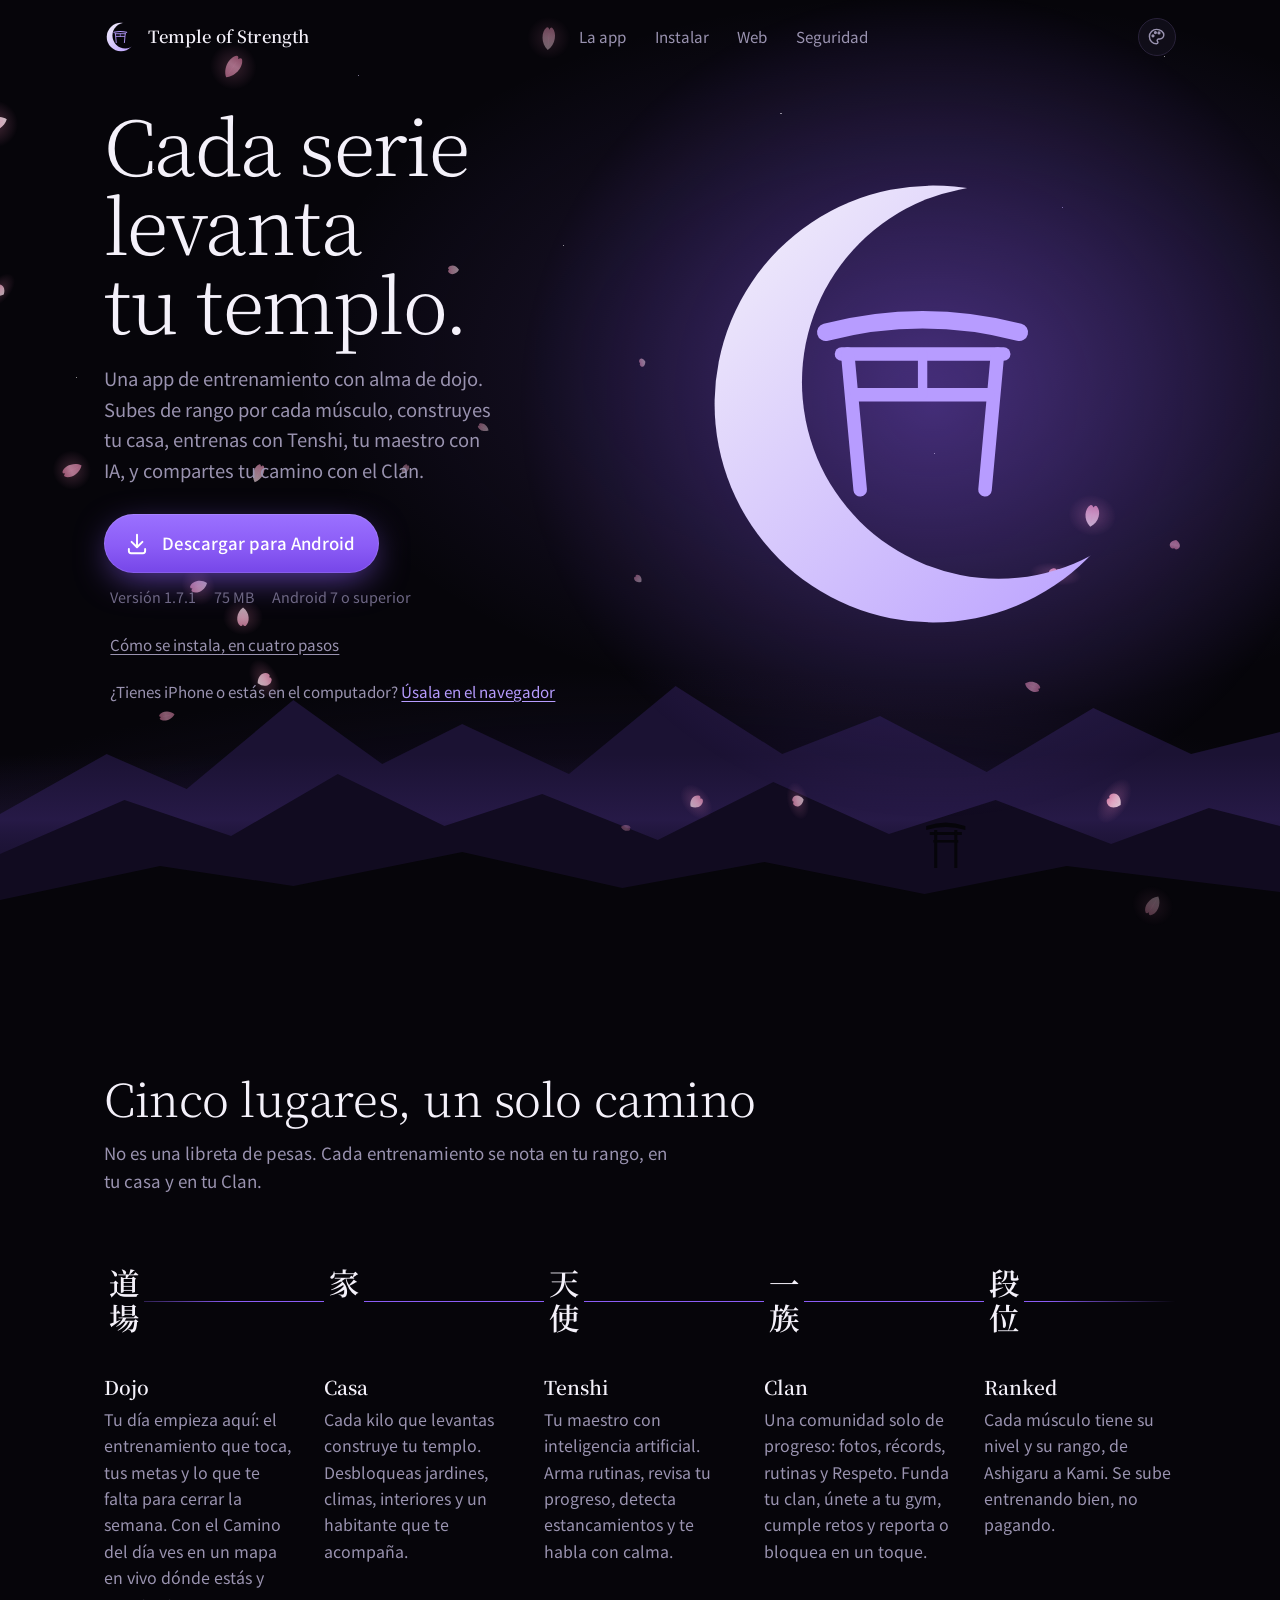
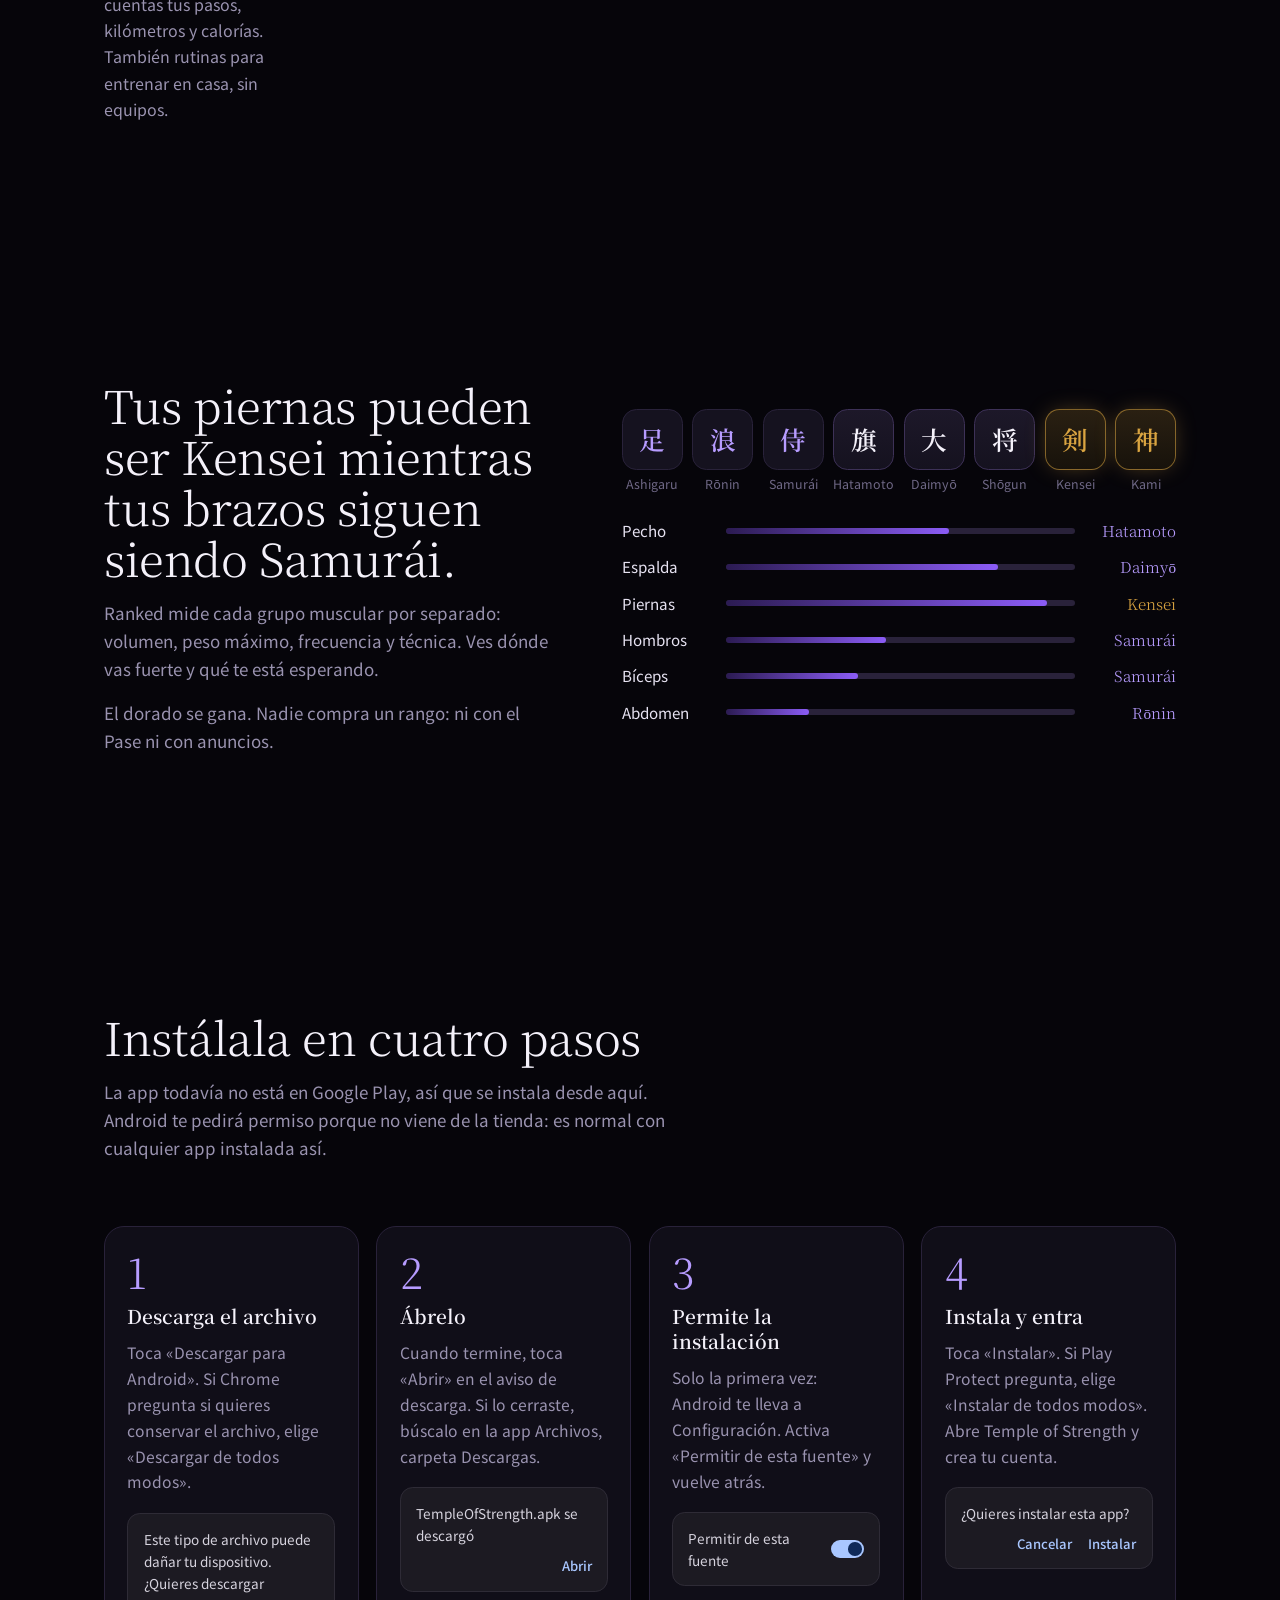
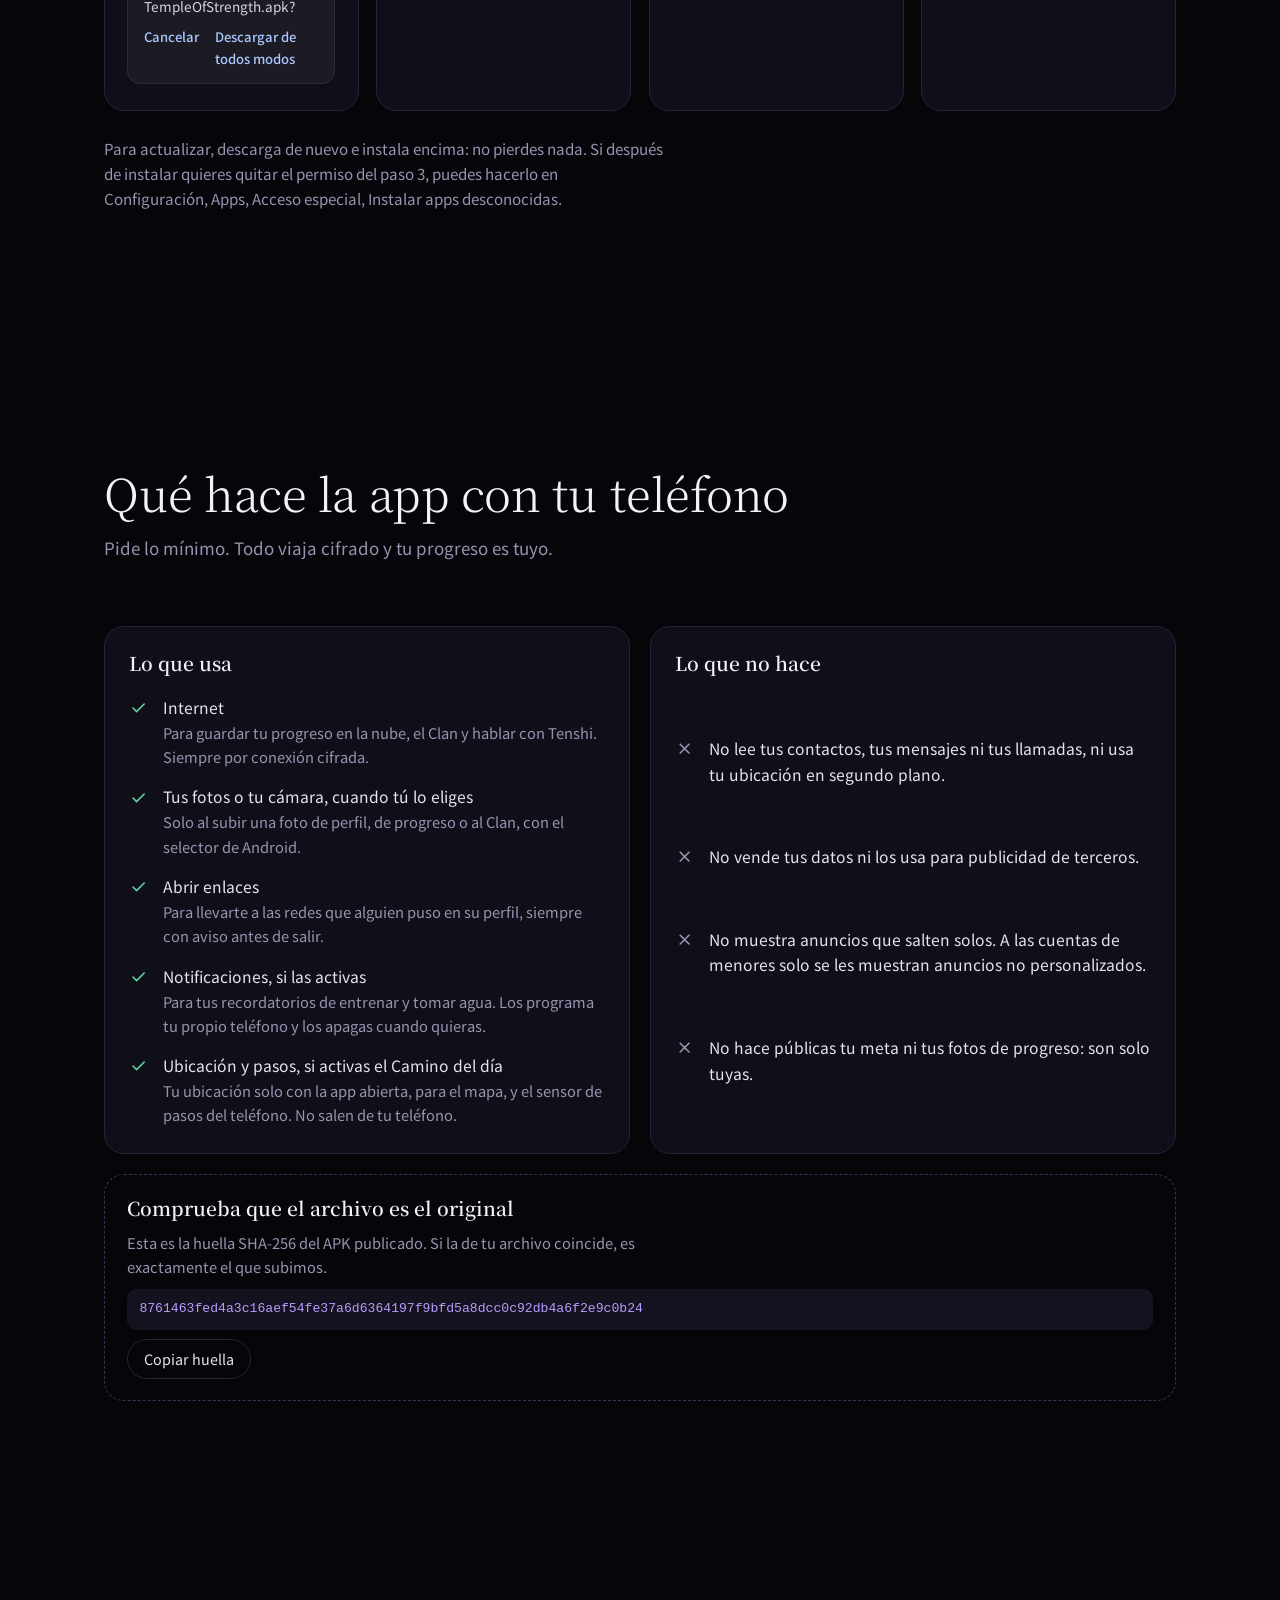
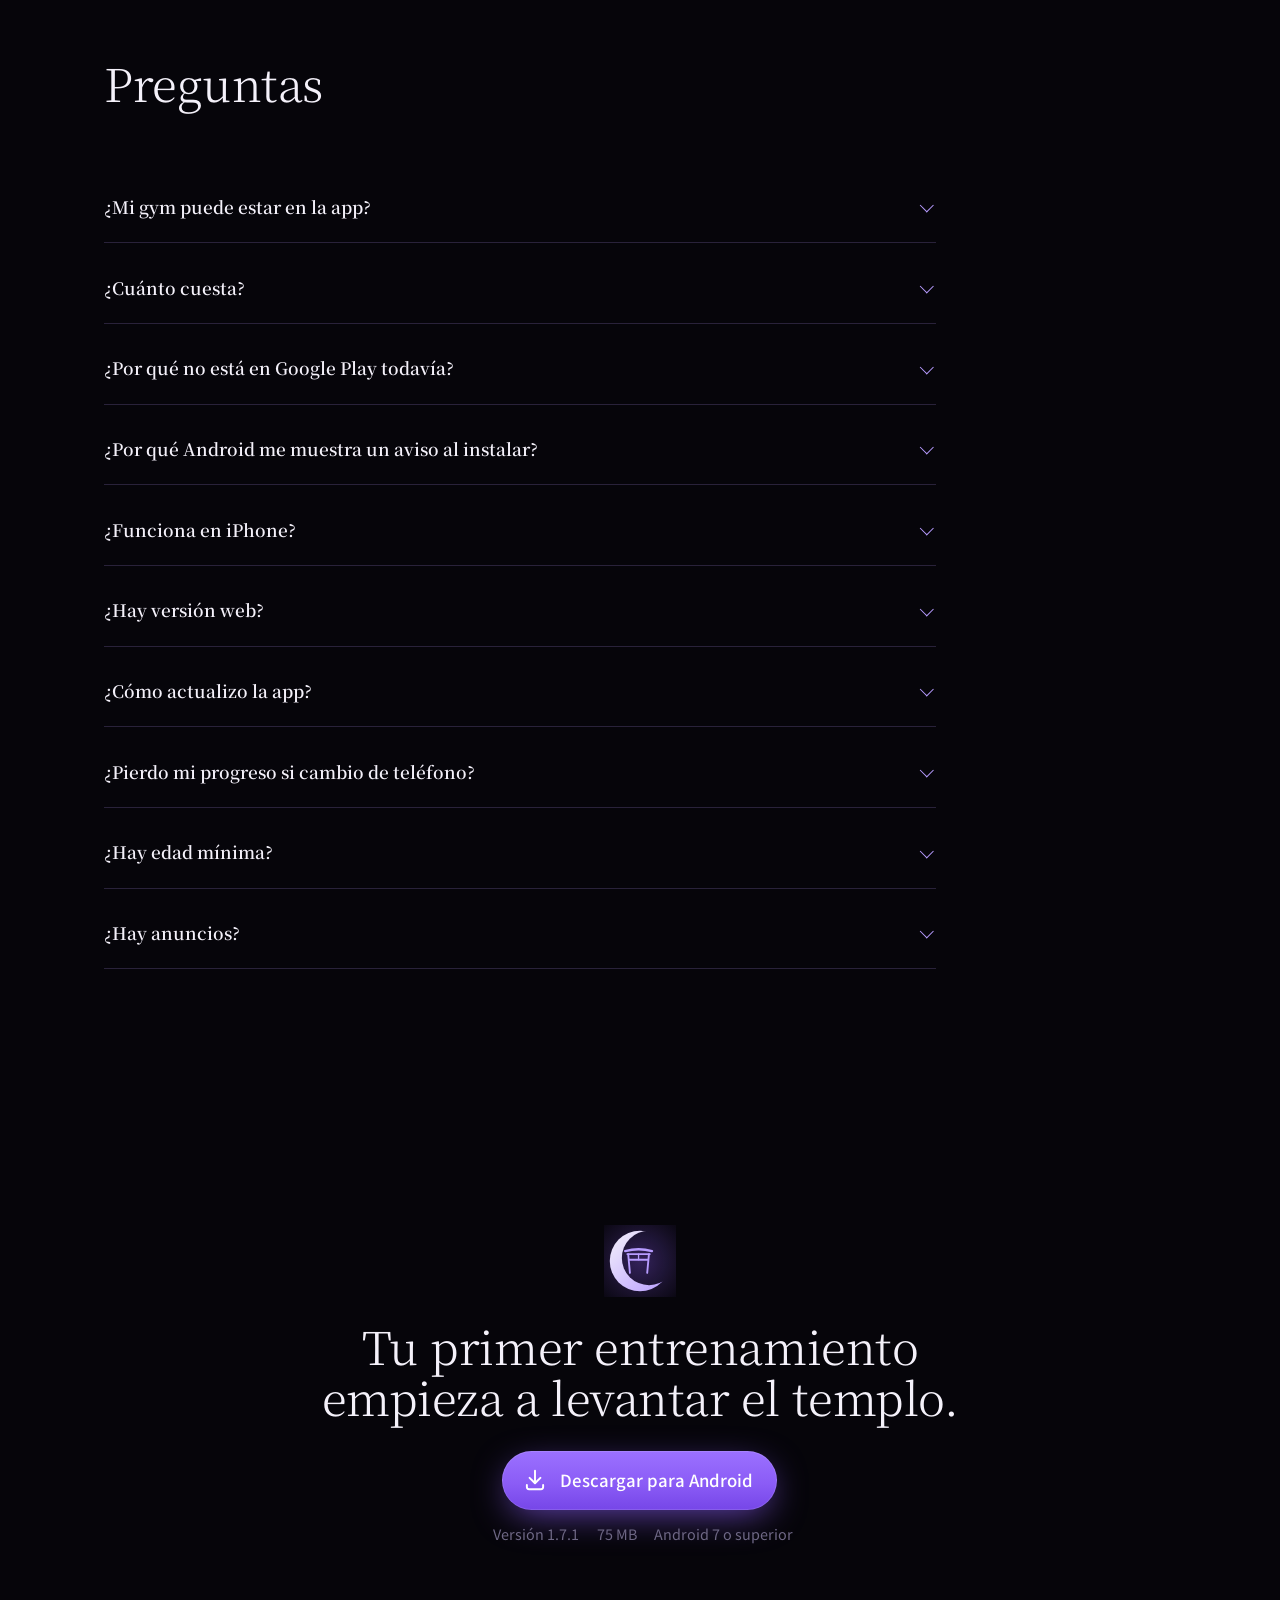
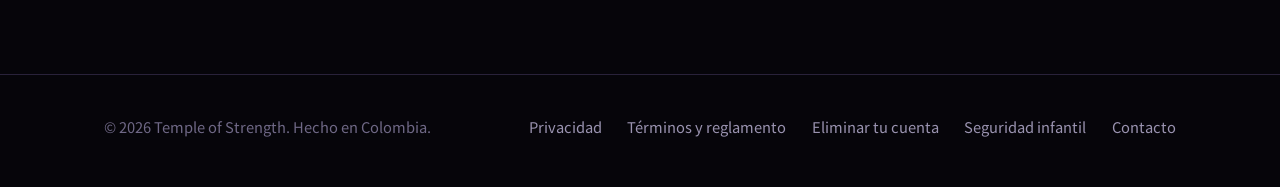
==== commit fd044268: "Versión 1.7.1: encabezado del Dojo, pájaro y viñetas; web 1.7.1 Co-Authored-By: Claude Opus 5.5 <nor" ====
--- a/index.html
+++ b/index.html
@@ -6,7 +6,7 @@
 <title>Temple of Strength: entrena y levanta tu templo</title>
 <meta name="description" content="App gratis de entrenamiento con alma de dojo: rangos por músculo, un maestro con IA, tu propio templo y un Clan de progreso. Descárgala para Android.">
 <meta name="theme-color" content="#06050A">
-<script src="js/tema.js?v=20261109a"></script>
+<script src="js/tema.js?v=20261110a"></script>
 <meta http-equiv="Content-Security-Policy" content="default-src 'self'; script-src 'self'; style-src 'self' 'unsafe-inline'; img-src 'self' data:; font-src 'self'; connect-src 'self'; object-src 'none'; base-uri 'self'; form-action 'none'">
 <meta name="referrer" content="strict-origin-when-cross-origin">
 <meta property="og:type" content="website">
@@ -20,7 +20,7 @@
 <link rel="icon" href="img/icono-192.png" sizes="192x192" type="image/png">
 <link rel="apple-touch-icon" href="img/apple-touch-icon.png">
 <link rel="preload" href="fuentes/serif-300.woff" as="font" type="font/woff" crossorigin>
-<link rel="stylesheet" href="css/templo.css?v=20261109a">
+<link rel="stylesheet" href="css/templo.css?v=20261110a">
 </head>
 <body>
 <a class="saltar" href="#contenido">Saltar al contenido</a>
@@ -295,7 +295,7 @@
     </nav>
   </div>
 </footer>
-<script src="config.js?v=20261109a"></script>
-<script src="js/templo.js?v=20261109a"></script>
+<script src="config.js?v=20261110a"></script>
+<script src="js/templo.js?v=20261110a"></script>
 </body>
 </html>
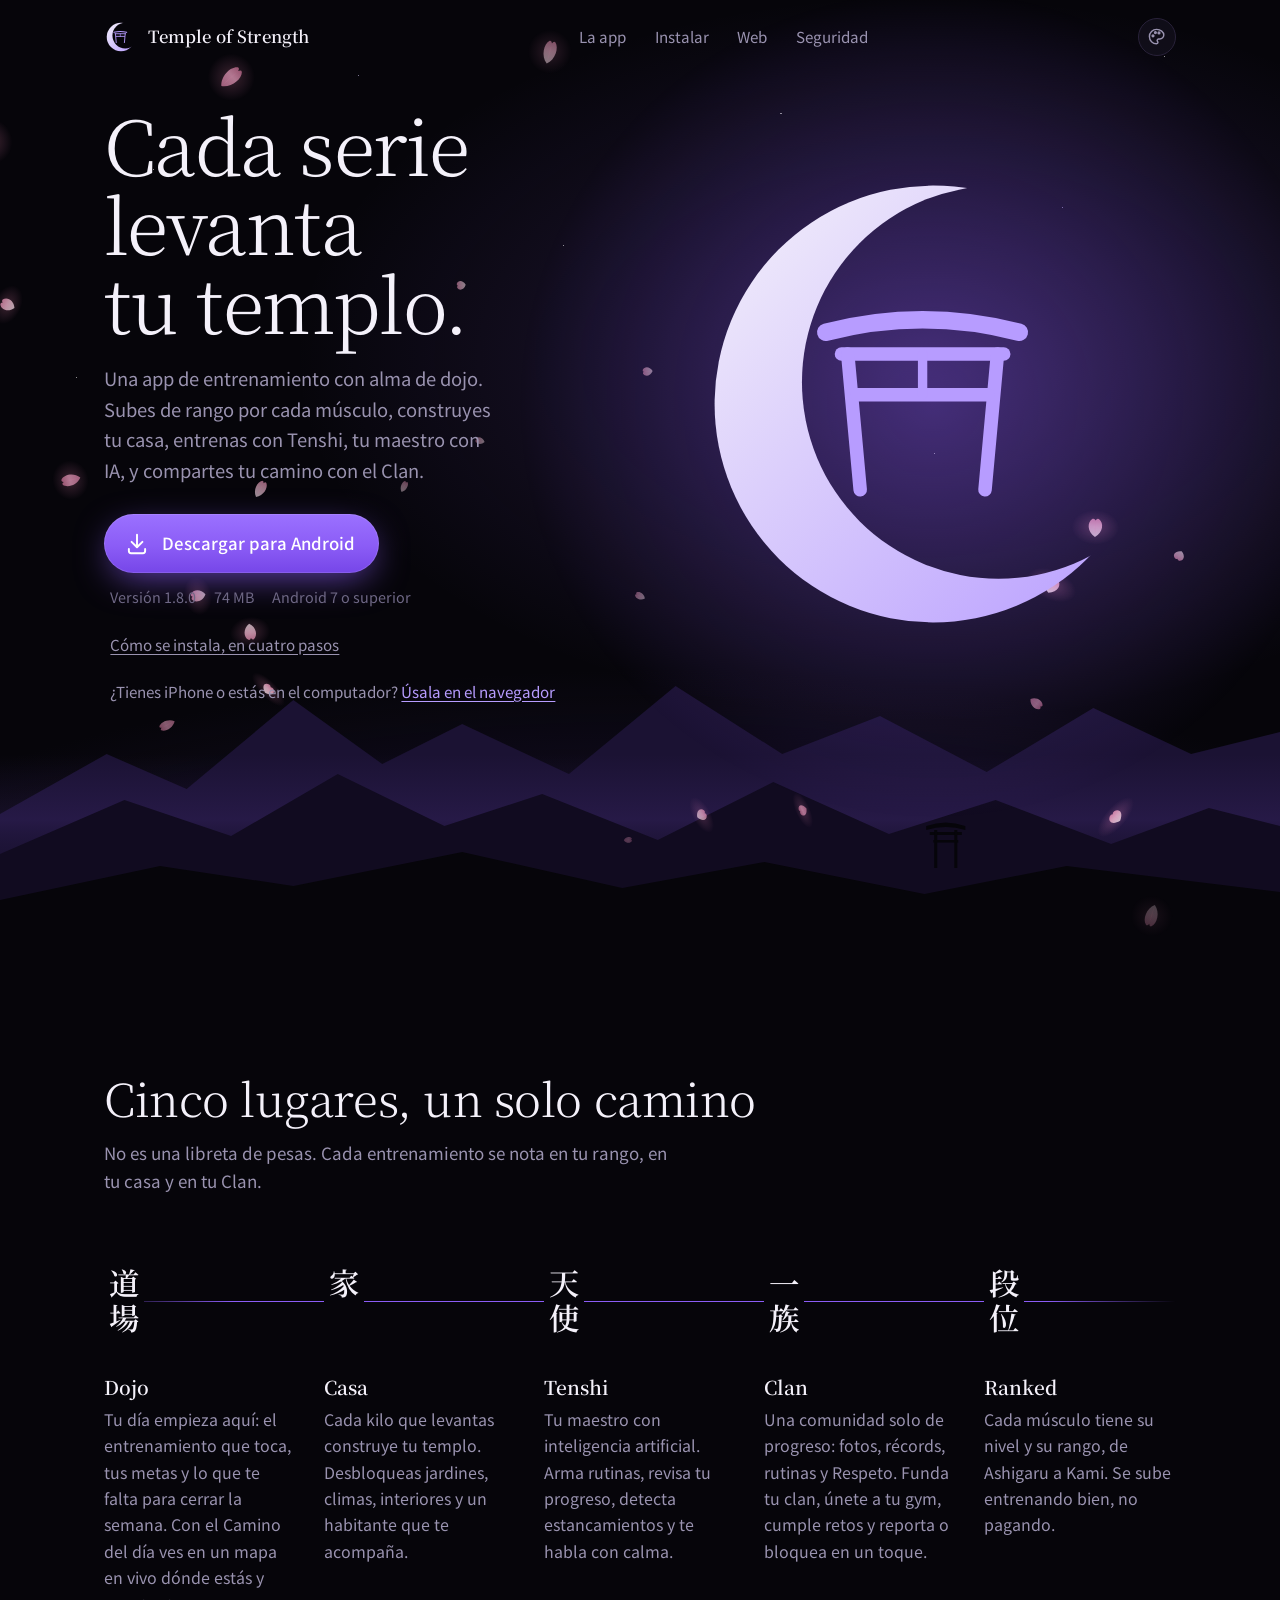
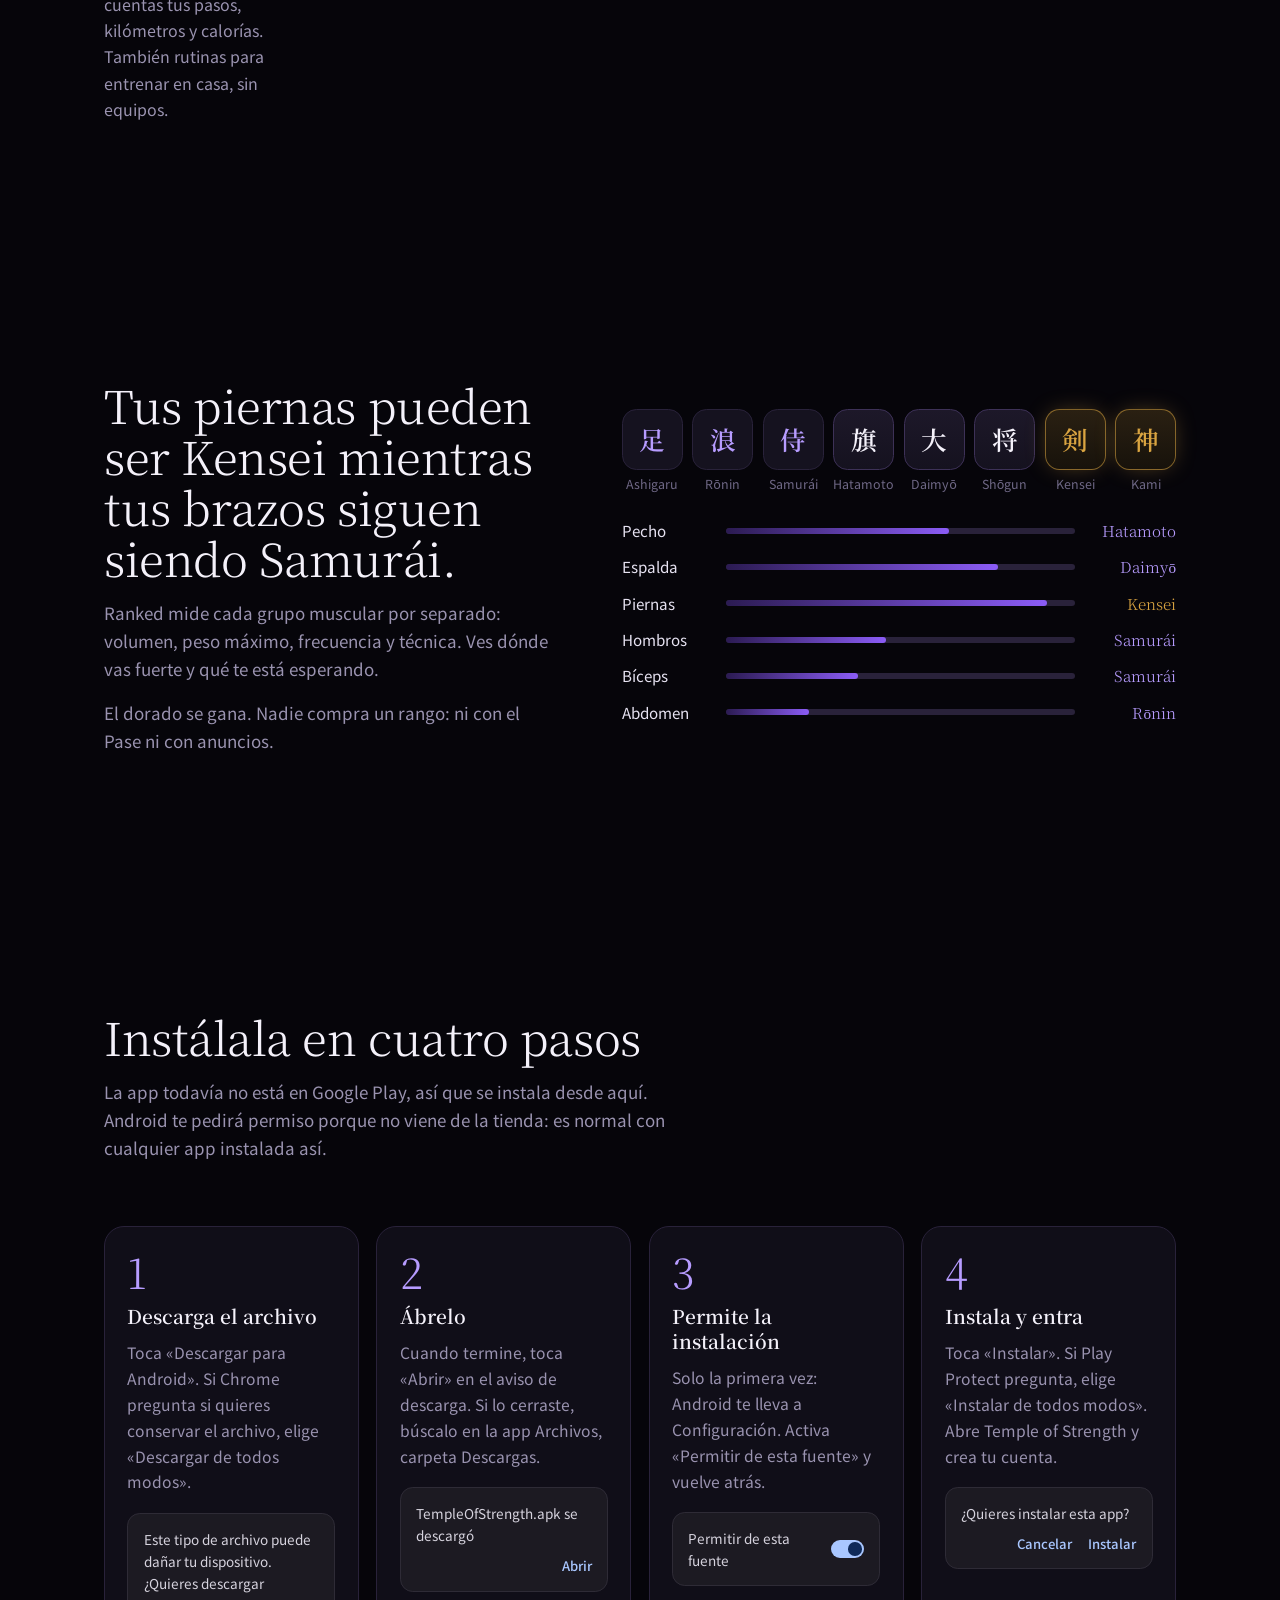
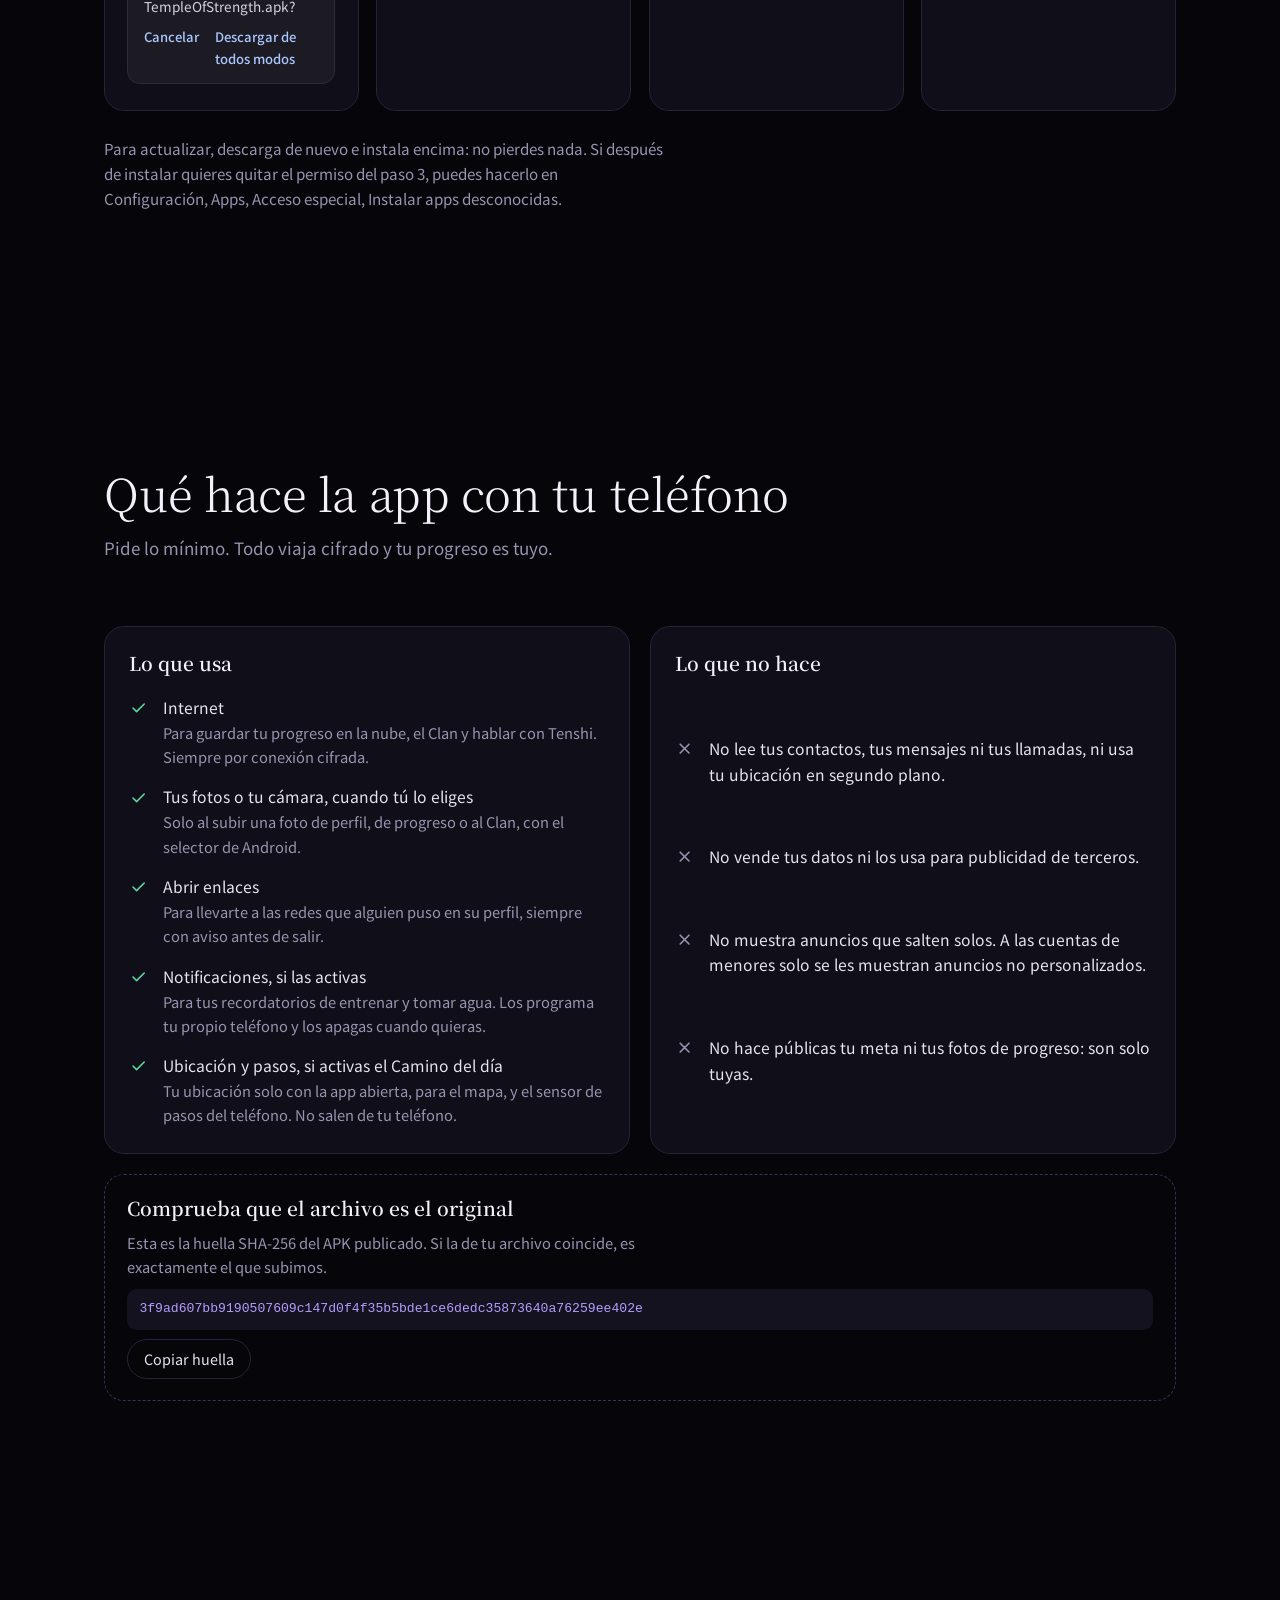
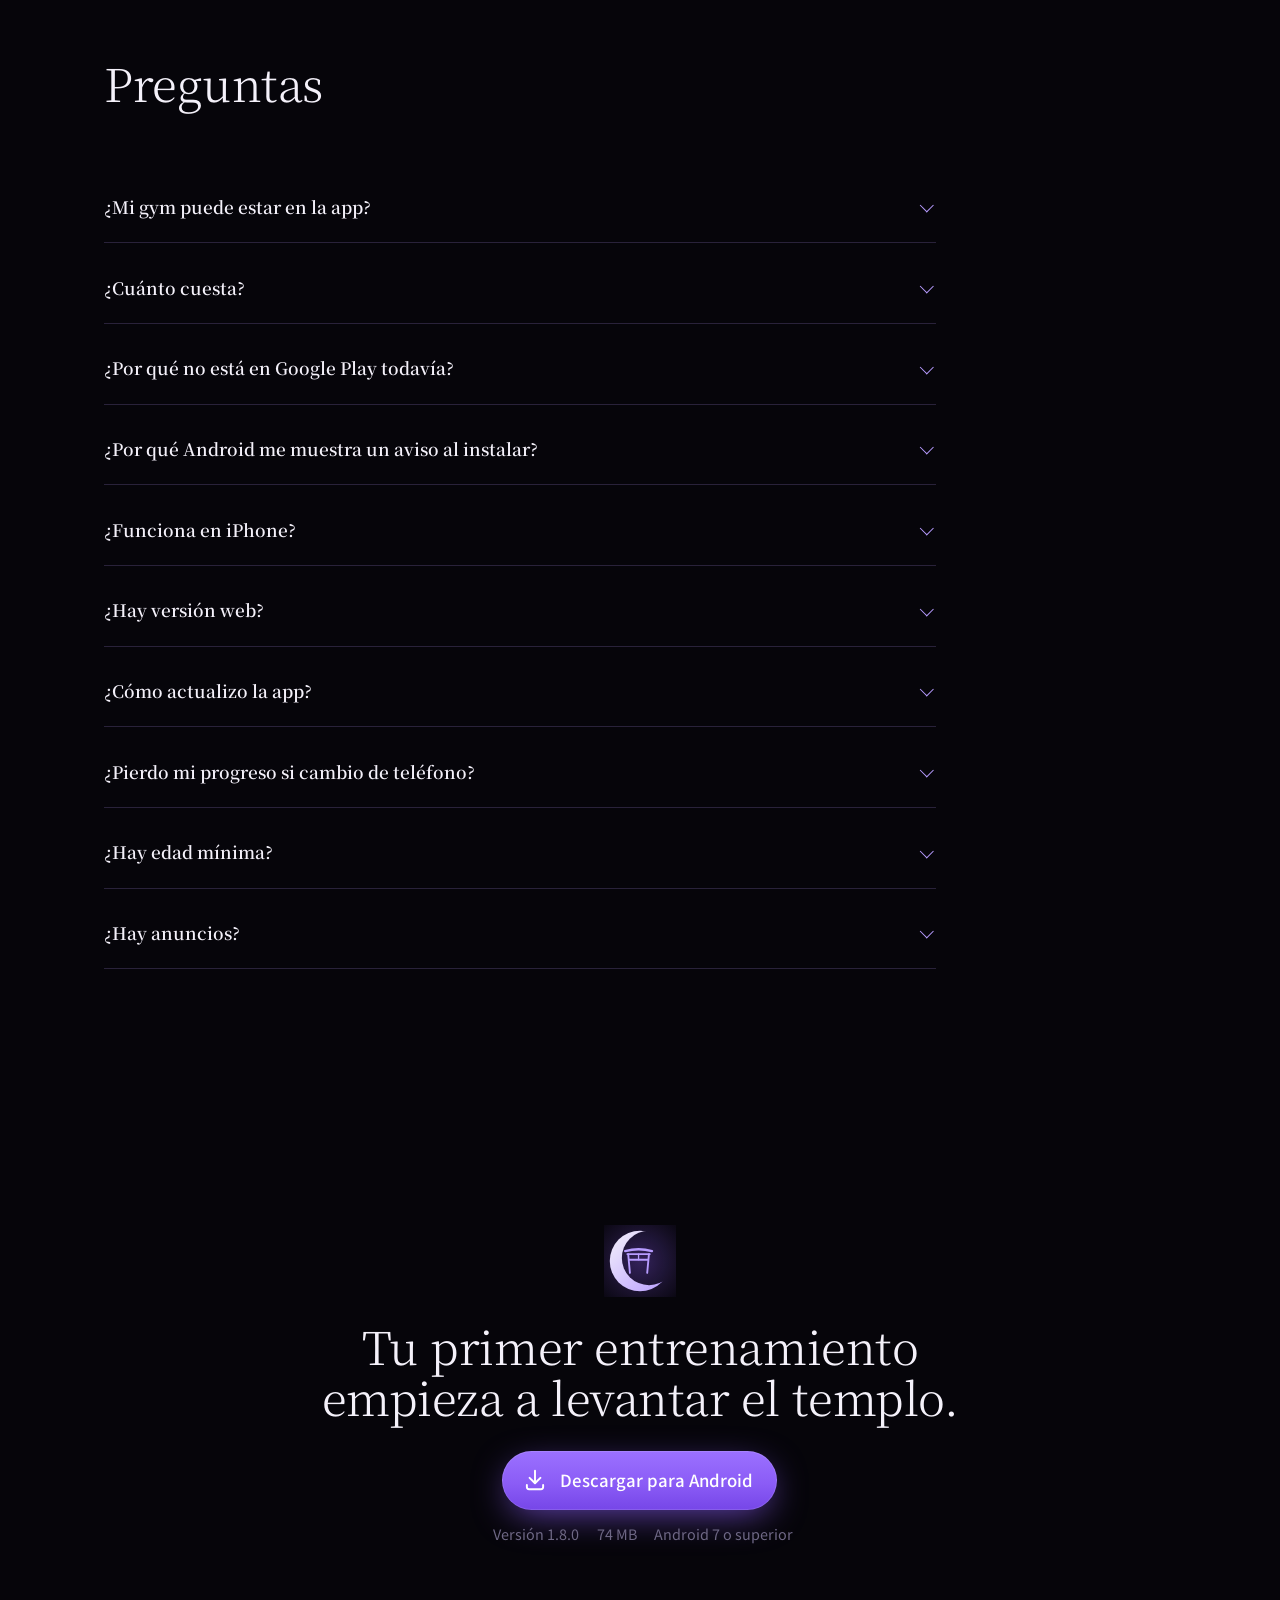
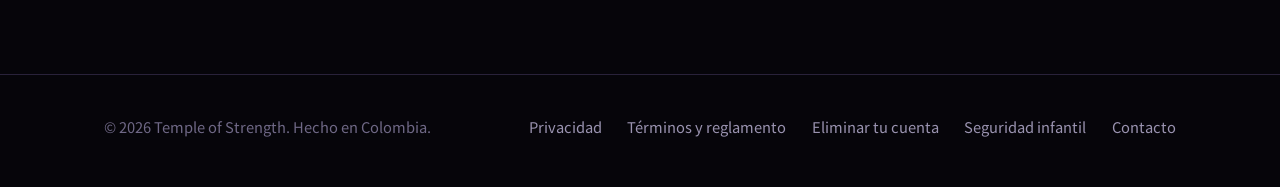
==== commit 26eb043d: "Versión 1.8.0: transición entre módulos y ceremonia del entrenamiento; web 1.8.0 Co-Authored-By: Cla" ====
--- a/index.html
+++ b/index.html
@@ -6,7 +6,7 @@
 <title>Temple of Strength: entrena y levanta tu templo</title>
 <meta name="description" content="App gratis de entrenamiento con alma de dojo: rangos por músculo, un maestro con IA, tu propio templo y un Clan de progreso. Descárgala para Android.">
 <meta name="theme-color" content="#06050A">
-<script src="js/tema.js?v=20261110a"></script>
+<script src="js/tema.js?v=20261111a"></script>
 <meta http-equiv="Content-Security-Policy" content="default-src 'self'; script-src 'self'; style-src 'self' 'unsafe-inline'; img-src 'self' data:; font-src 'self'; connect-src 'self'; object-src 'none'; base-uri 'self'; form-action 'none'">
 <meta name="referrer" content="strict-origin-when-cross-origin">
 <meta property="og:type" content="website">
@@ -20,7 +20,7 @@
 <link rel="icon" href="img/icono-192.png" sizes="192x192" type="image/png">
 <link rel="apple-touch-icon" href="img/apple-touch-icon.png">
 <link rel="preload" href="fuentes/serif-300.woff" as="font" type="font/woff" crossorigin>
-<link rel="stylesheet" href="css/templo.css?v=20261110a">
+<link rel="stylesheet" href="css/templo.css?v=20261111a">
 </head>
 <body>
 <a class="saltar" href="#contenido">Saltar al contenido</a>
@@ -295,7 +295,7 @@
     </nav>
   </div>
 </footer>
-<script src="config.js?v=20261110a"></script>
-<script src="js/templo.js?v=20261110a"></script>
+<script src="config.js?v=20261111a"></script>
+<script src="js/templo.js?v=20261111a"></script>
 </body>
 </html>
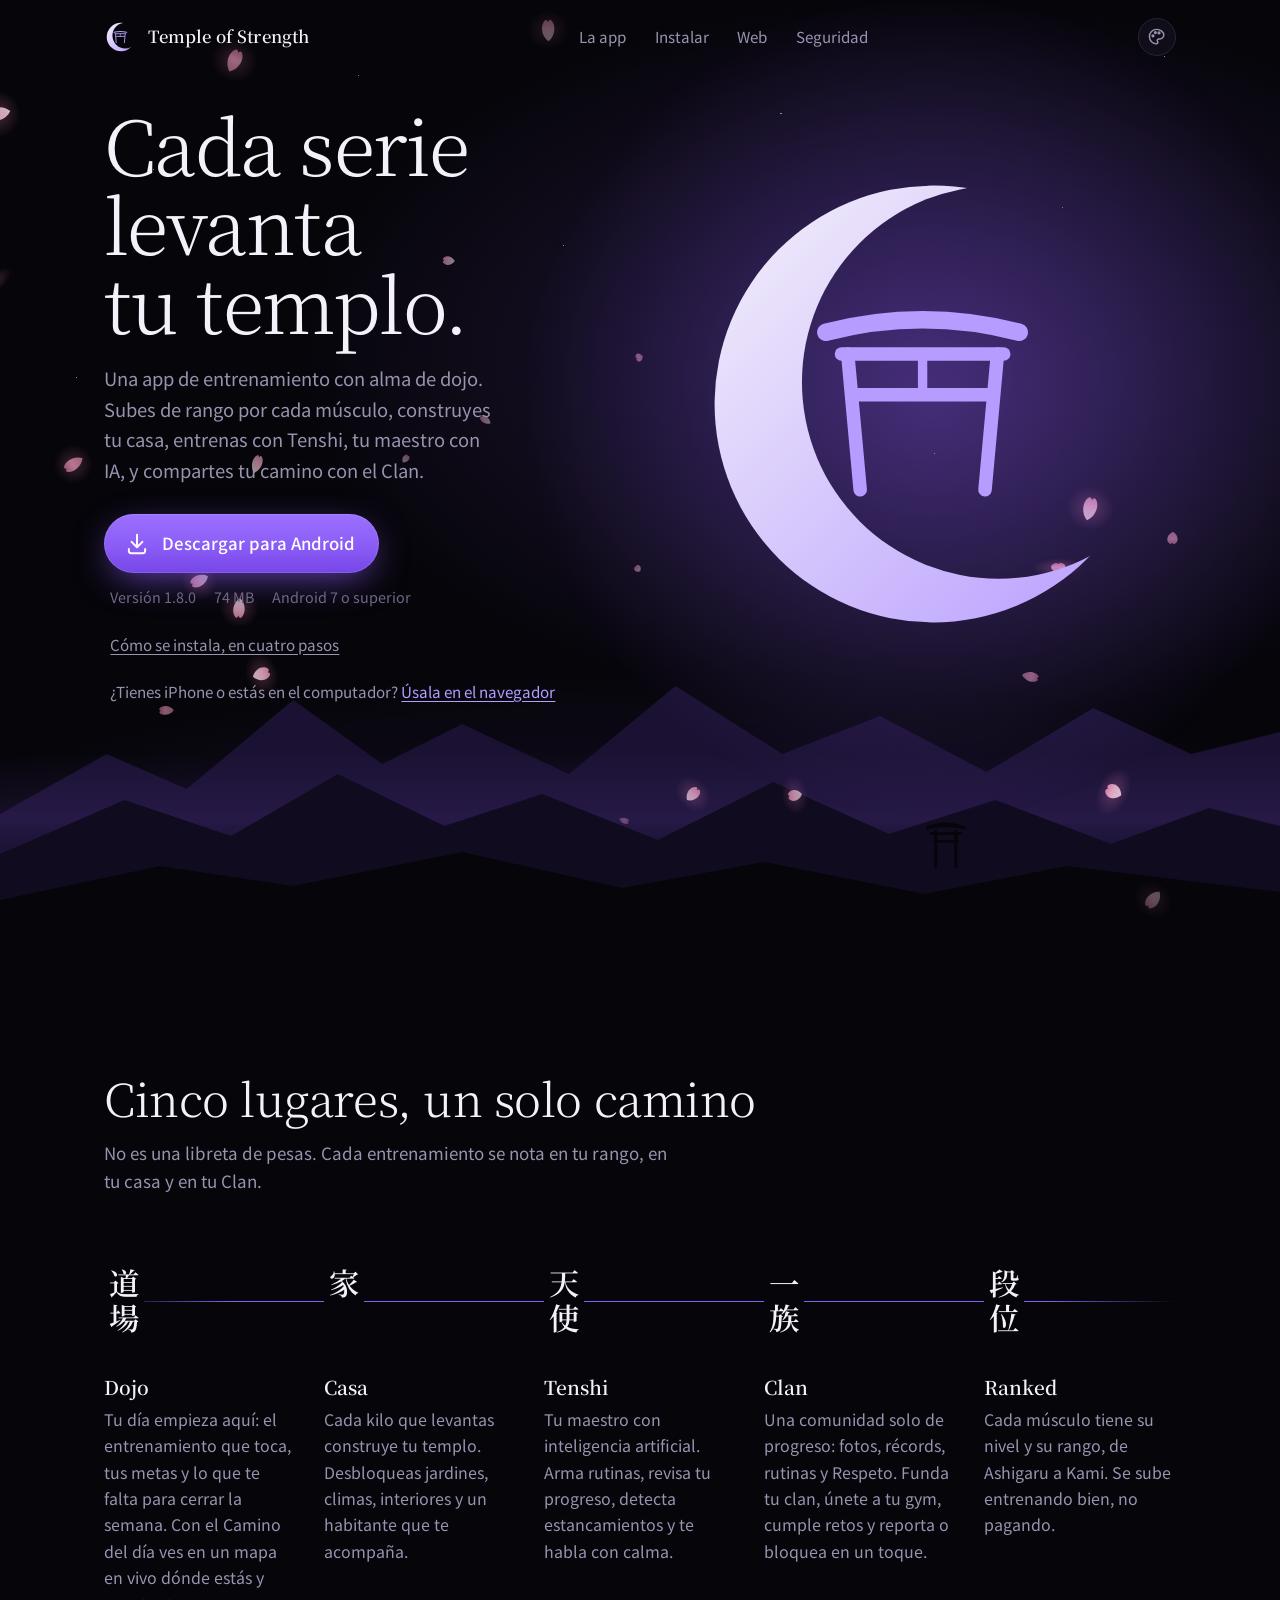
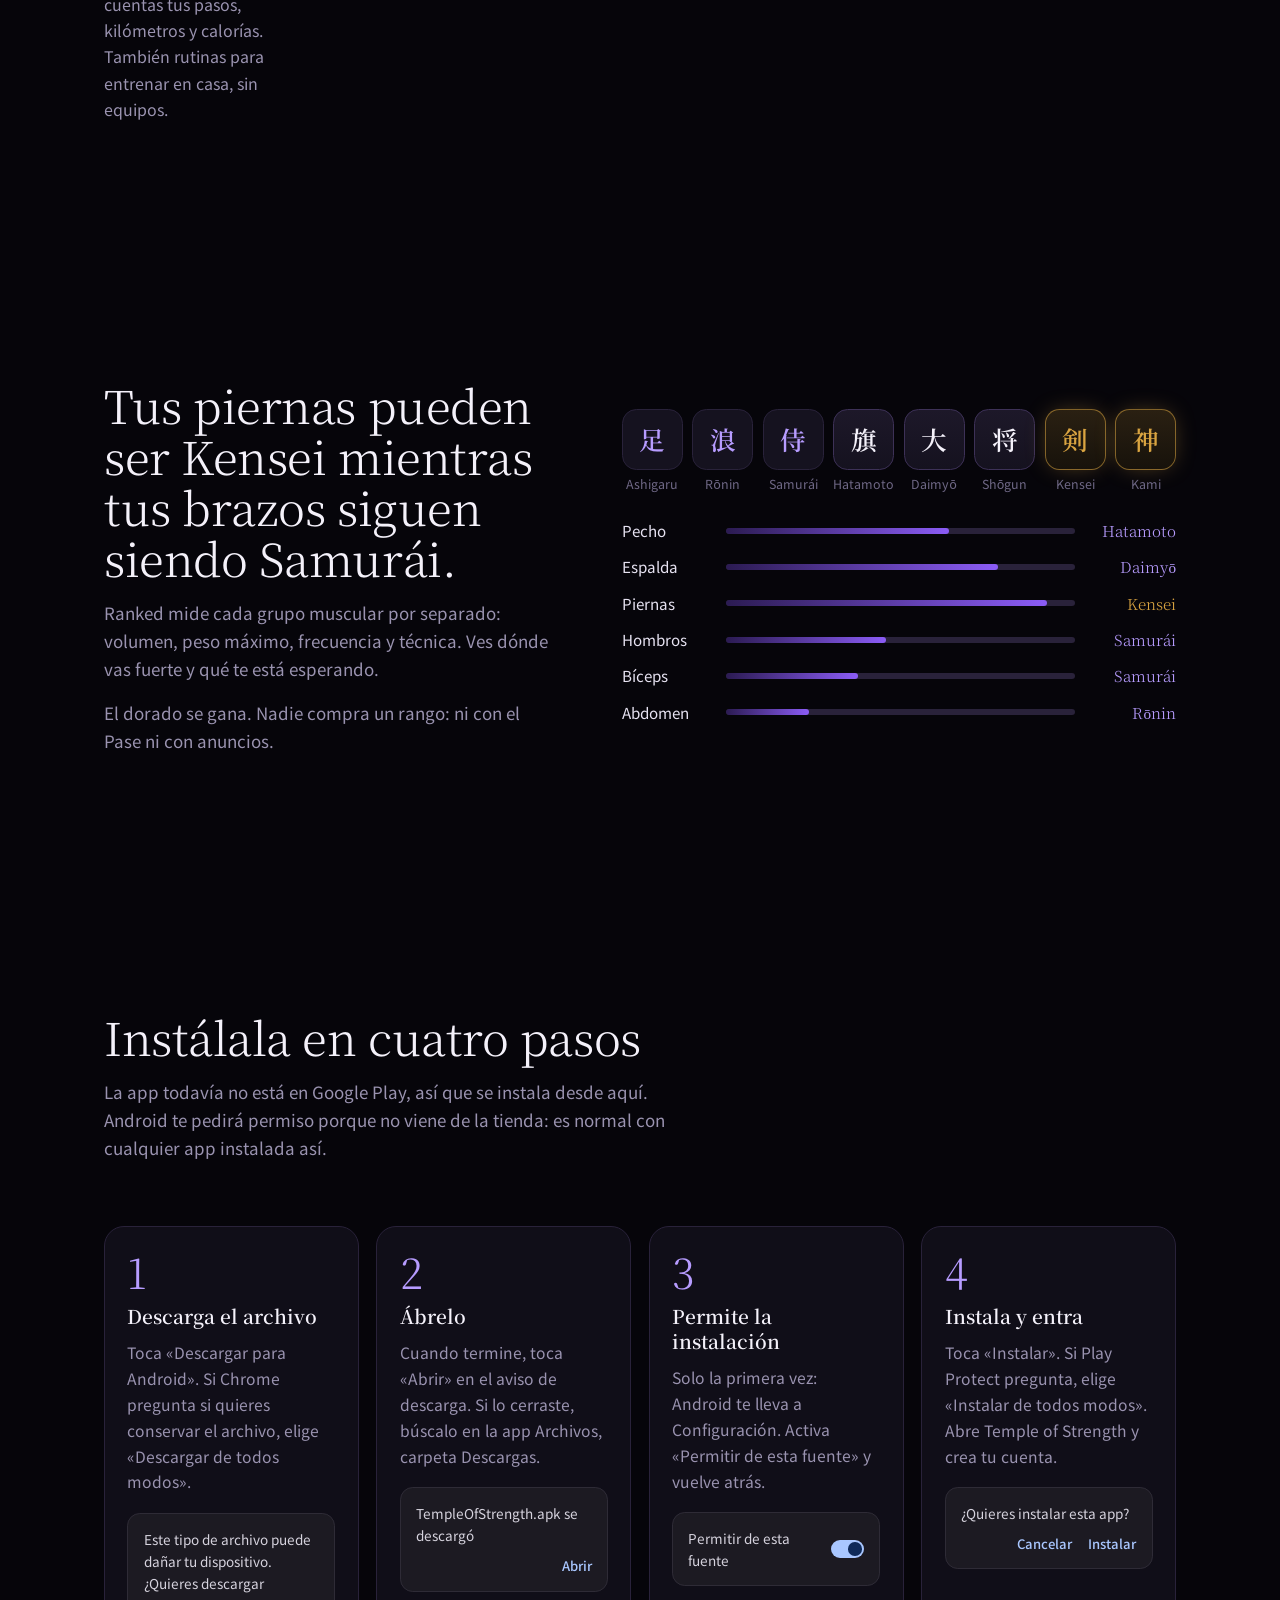
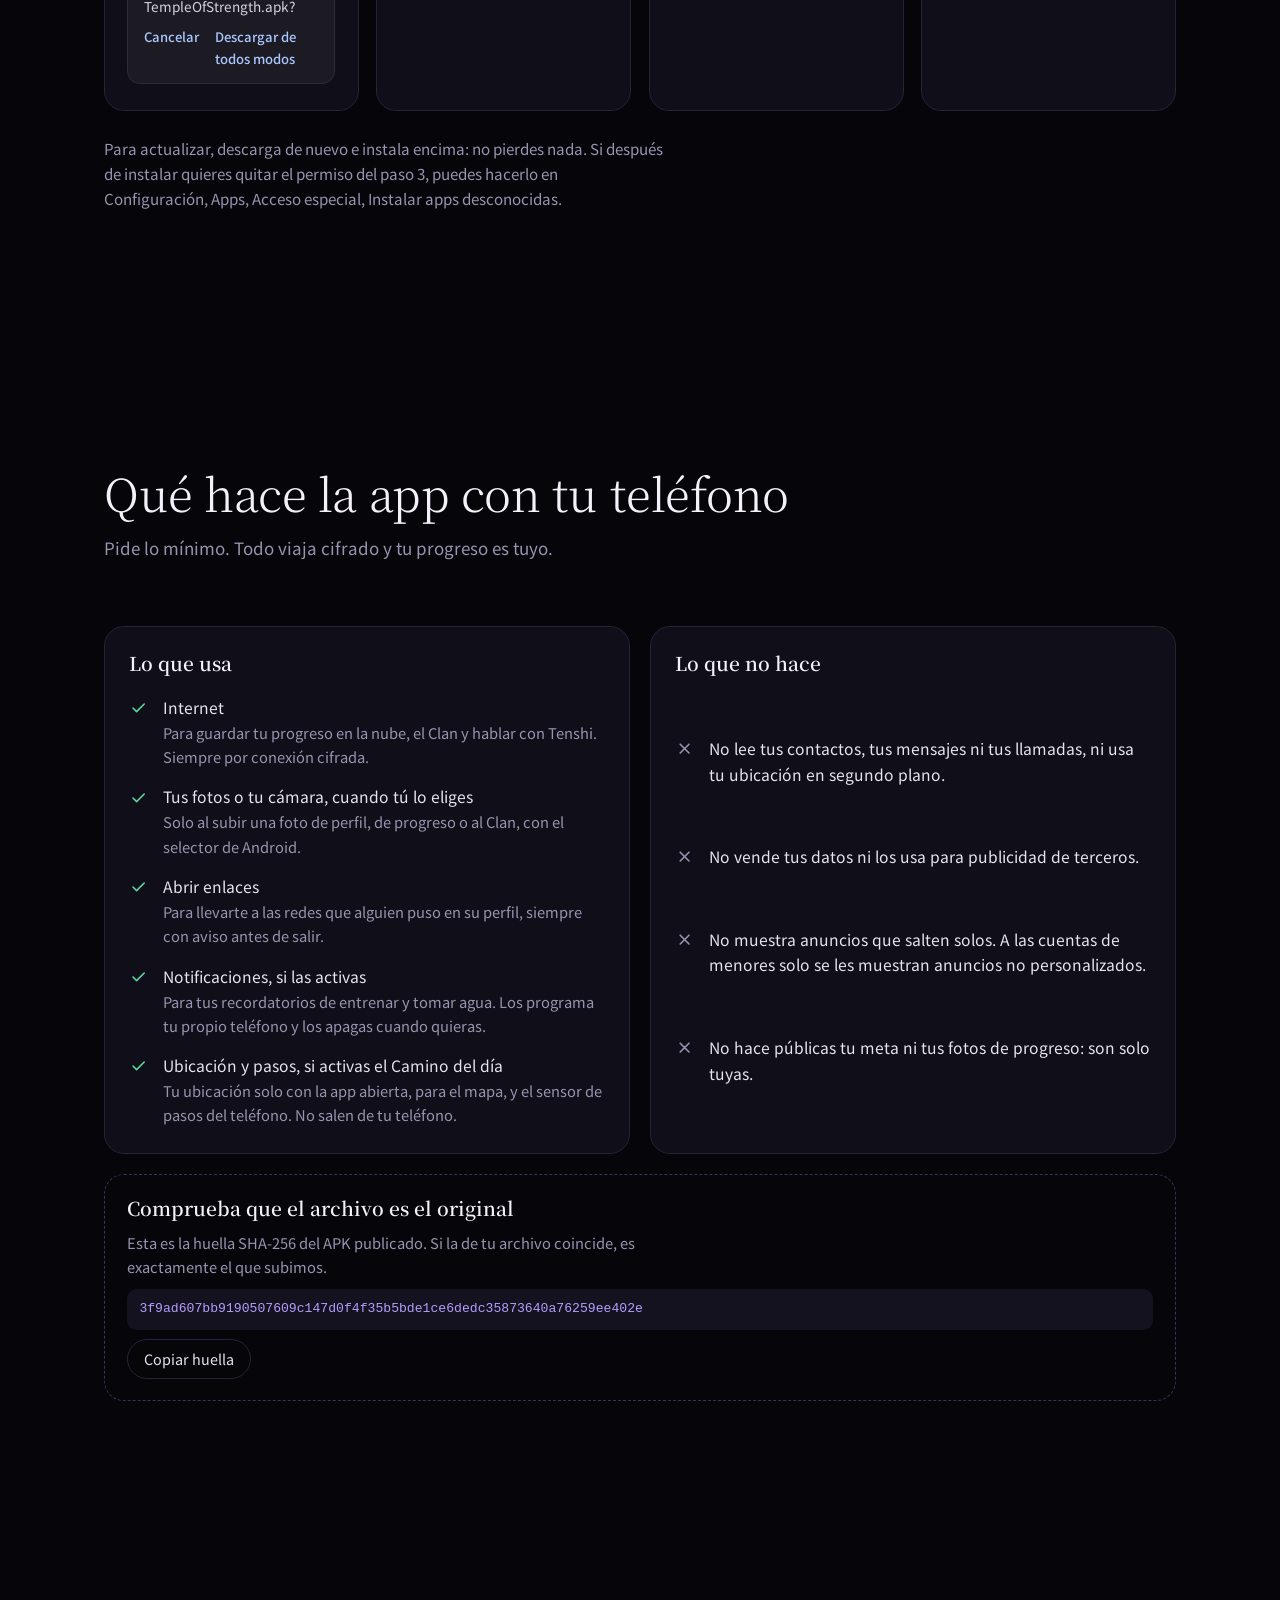
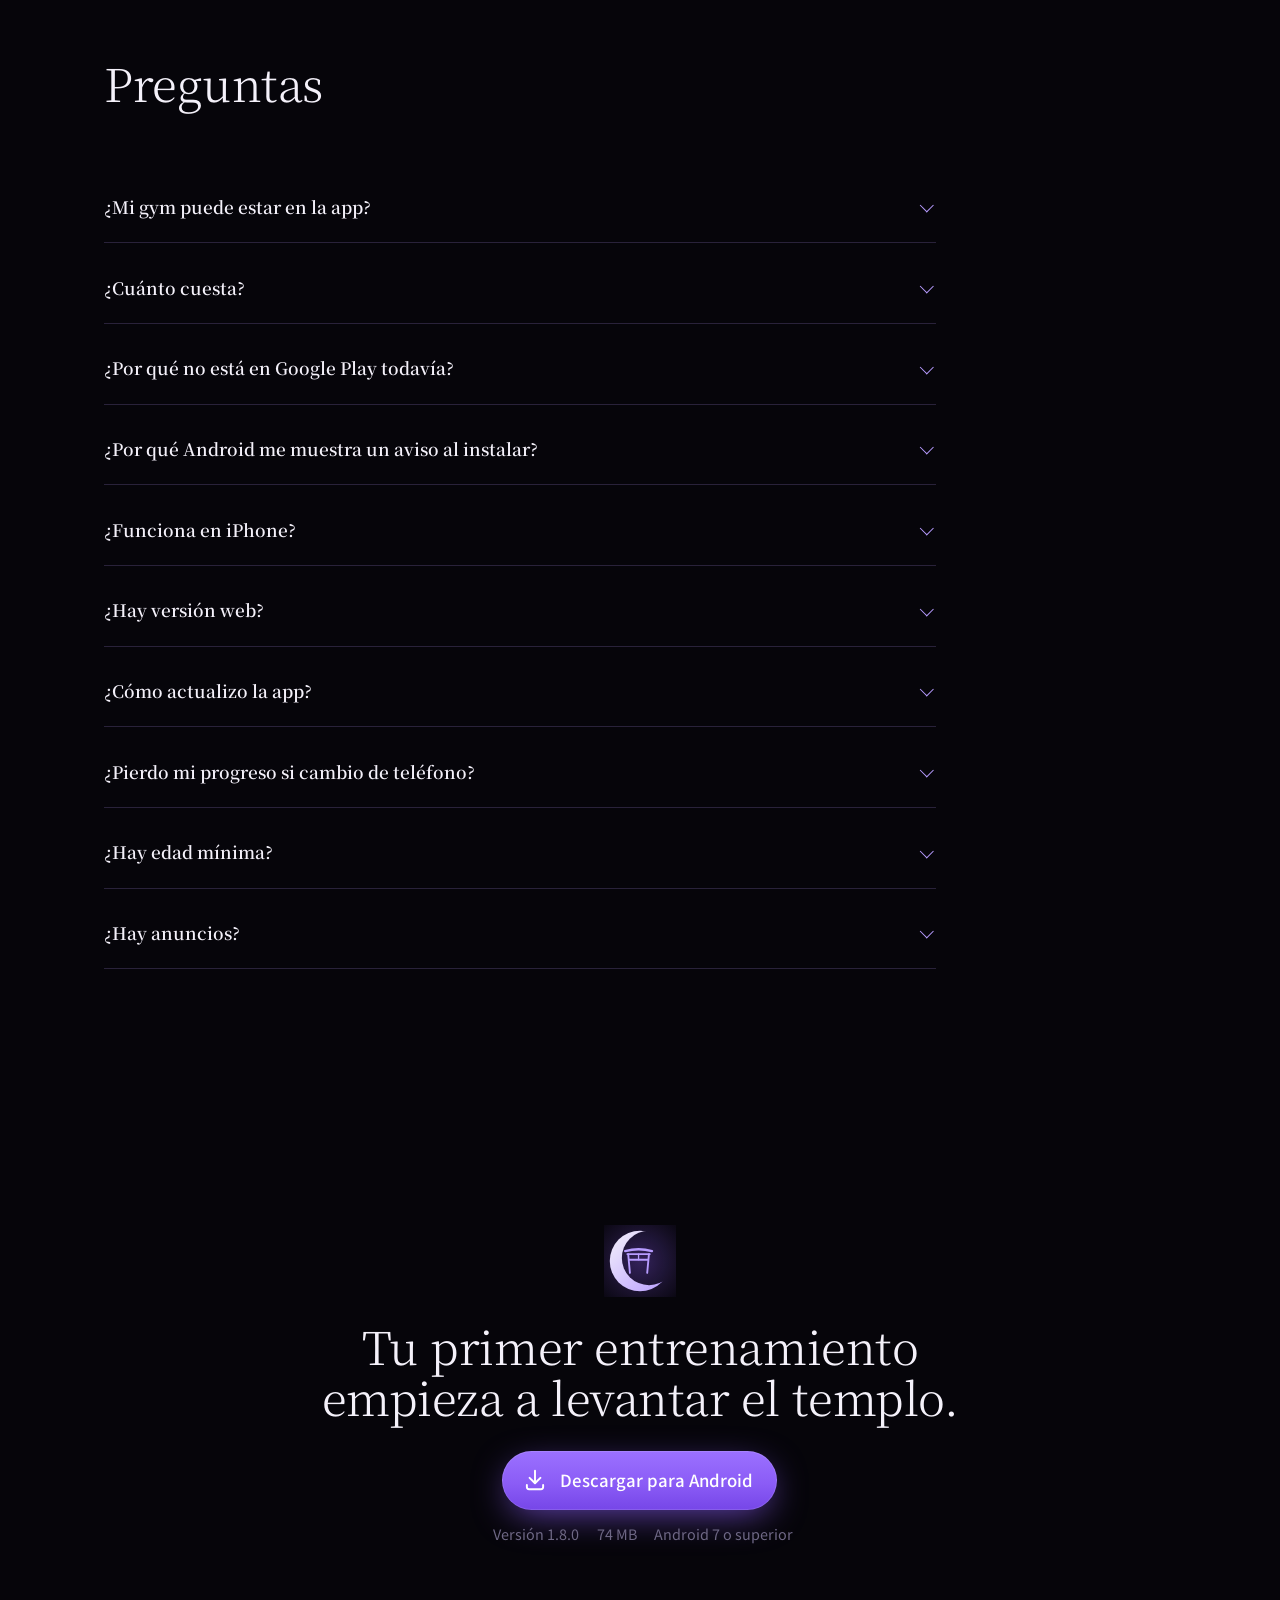
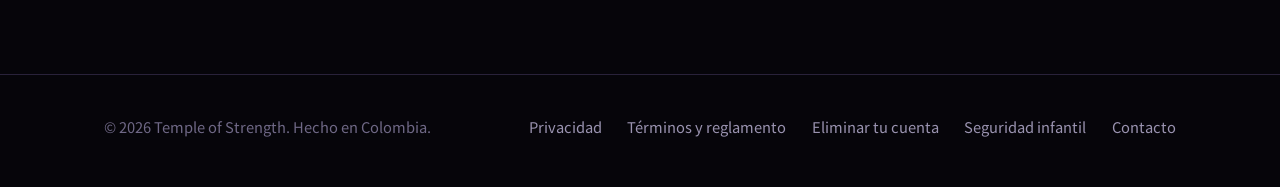
==== commit 455f0f2e: "Página: caché ?v=20261113a para la 1.9.0" ====
--- a/index.html
+++ b/index.html
@@ -6,7 +6,7 @@
 <title>Temple of Strength: entrena y levanta tu templo</title>
 <meta name="description" content="App gratis de entrenamiento con alma de dojo: rangos por músculo, un maestro con IA, tu propio templo y un Clan de progreso. Descárgala para Android.">
 <meta name="theme-color" content="#06050A">
-<script src="js/tema.js?v=20261111a"></script>
+<script src="js/tema.js?v=20261113a"></script>
 <meta http-equiv="Content-Security-Policy" content="default-src 'self'; script-src 'self'; style-src 'self' 'unsafe-inline'; img-src 'self' data:; font-src 'self'; connect-src 'self'; object-src 'none'; base-uri 'self'; form-action 'none'">
 <meta name="referrer" content="strict-origin-when-cross-origin">
 <meta property="og:type" content="website">
@@ -20,7 +20,7 @@
 <link rel="icon" href="img/icono-192.png" sizes="192x192" type="image/png">
 <link rel="apple-touch-icon" href="img/apple-touch-icon.png">
 <link rel="preload" href="fuentes/serif-300.woff" as="font" type="font/woff" crossorigin>
-<link rel="stylesheet" href="css/templo.css?v=20261111a">
+<link rel="stylesheet" href="css/templo.css?v=20261113a">
 </head>
 <body>
 <a class="saltar" href="#contenido">Saltar al contenido</a>
@@ -295,7 +295,7 @@
     </nav>
   </div>
 </footer>
-<script src="config.js?v=20261111a"></script>
-<script src="js/templo.js?v=20261111a"></script>
+<script src="config.js?v=20261113a"></script>
+<script src="js/templo.js?v=20261113a"></script>
 </body>
 </html>
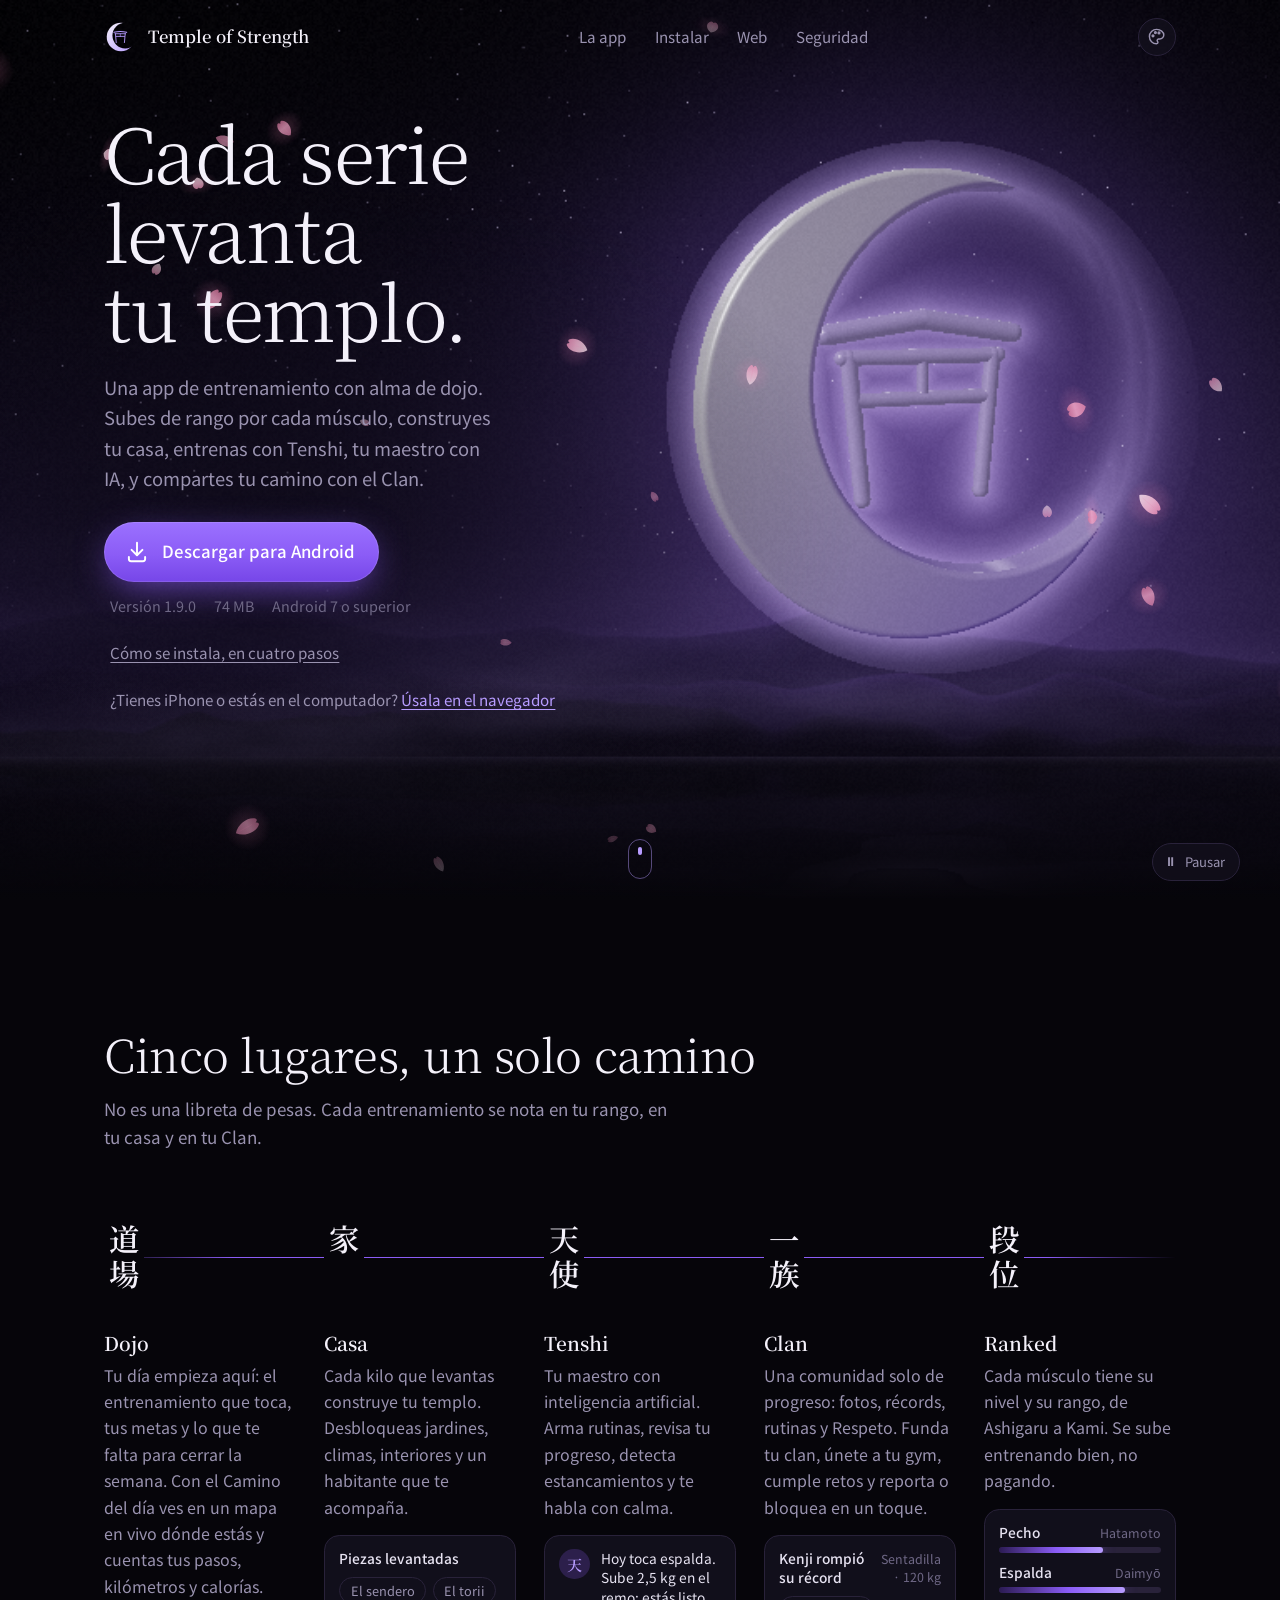
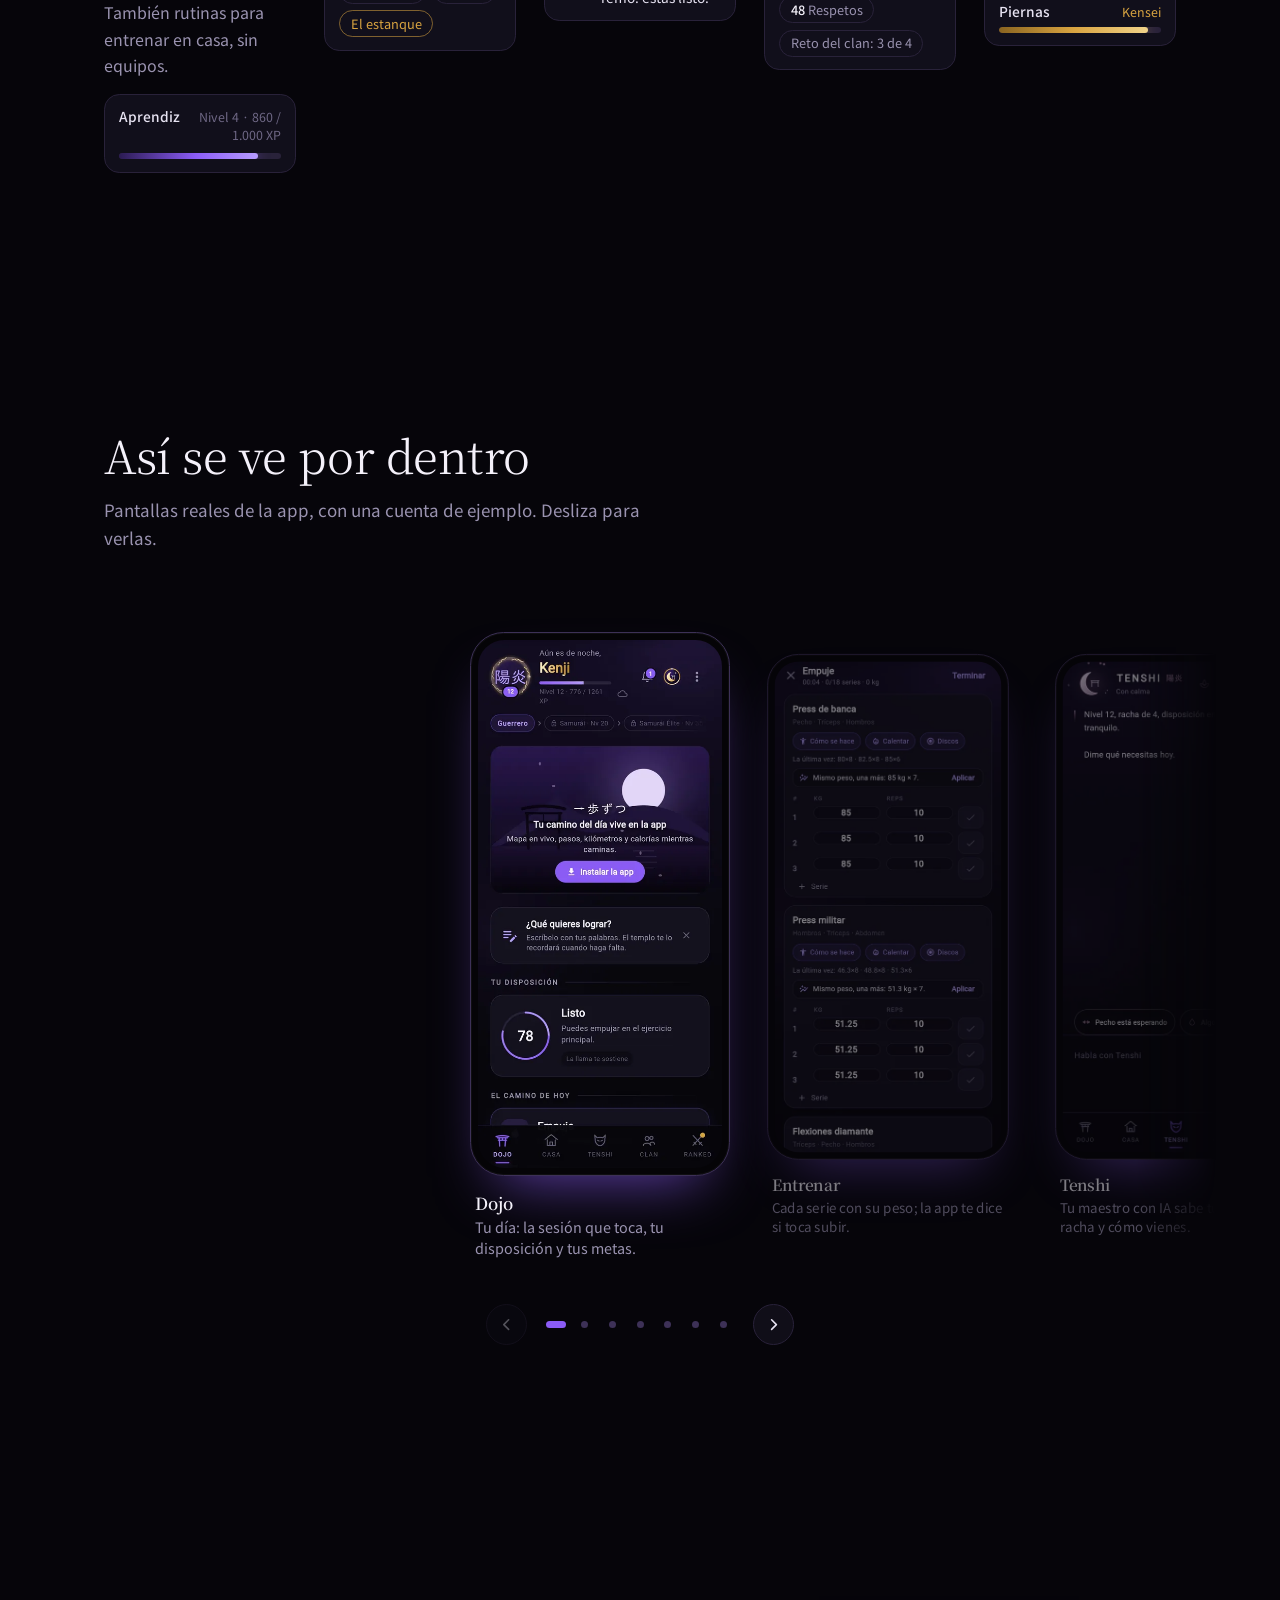
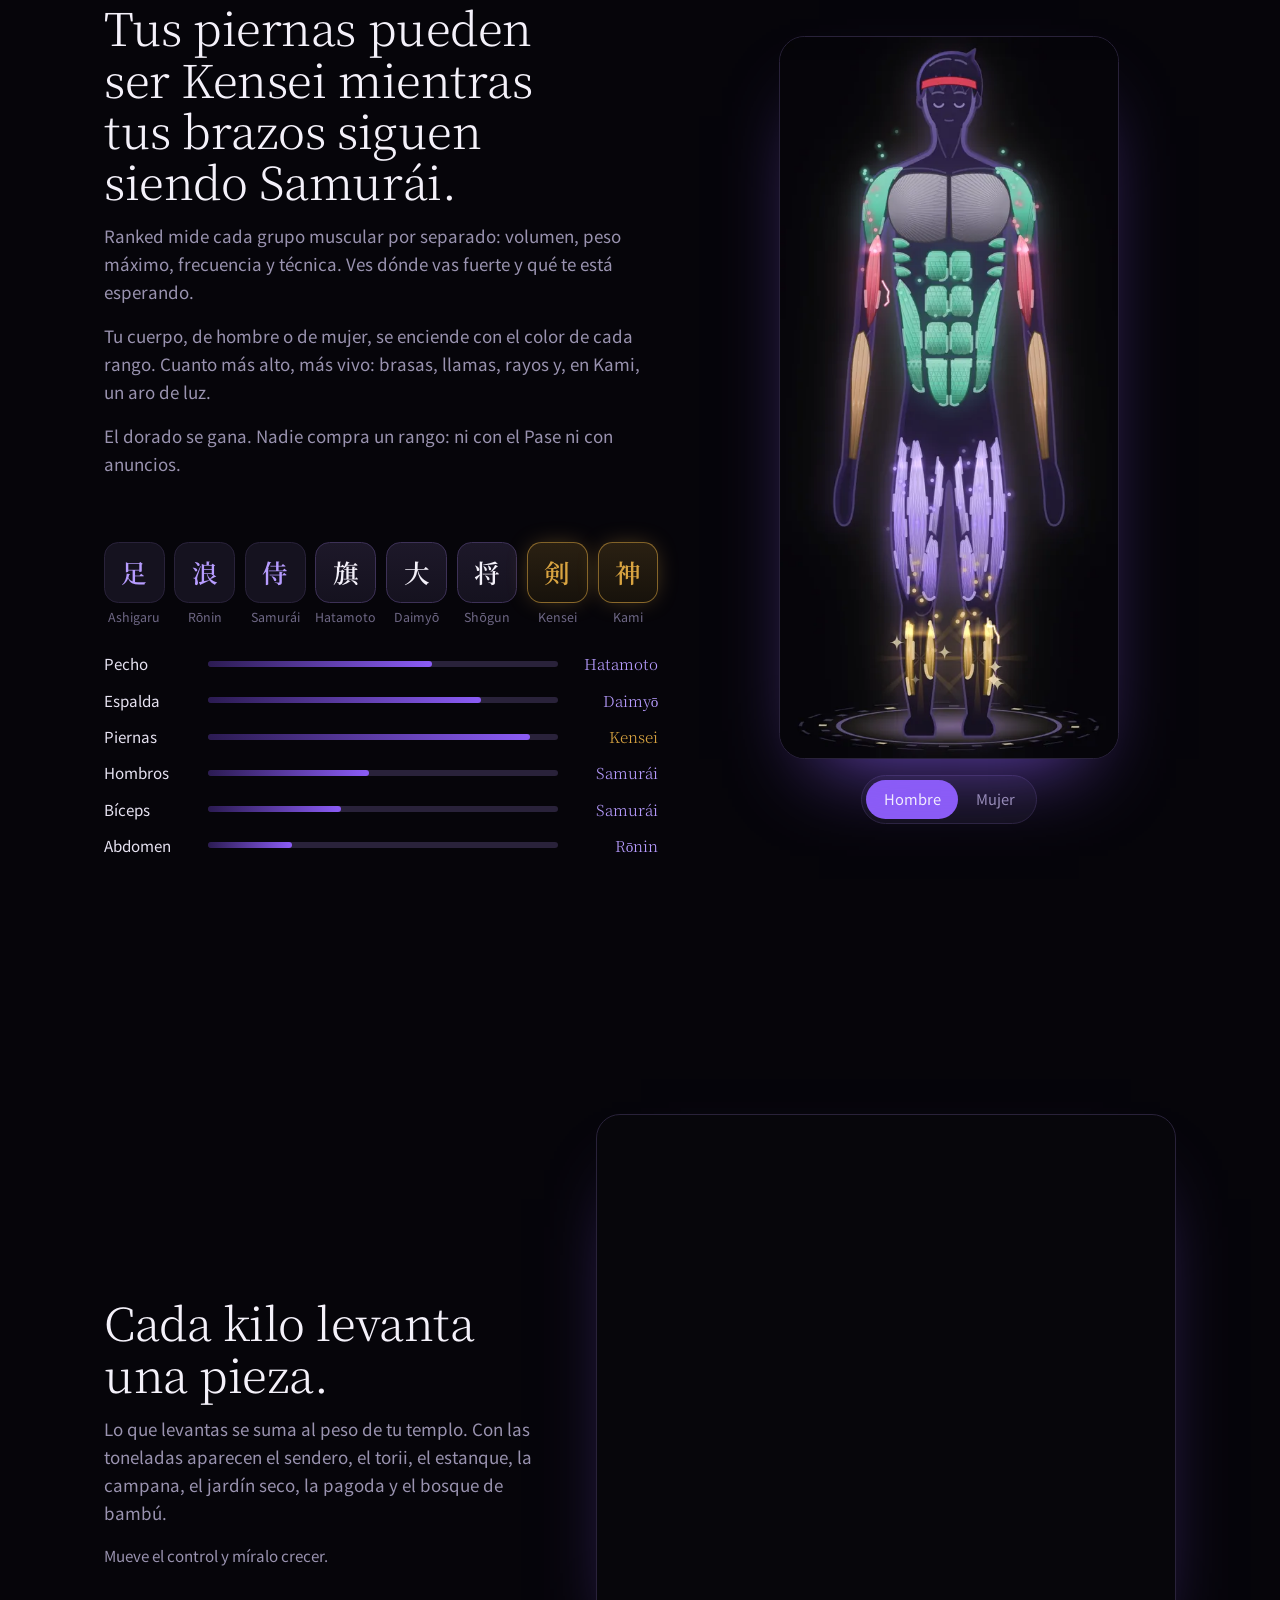
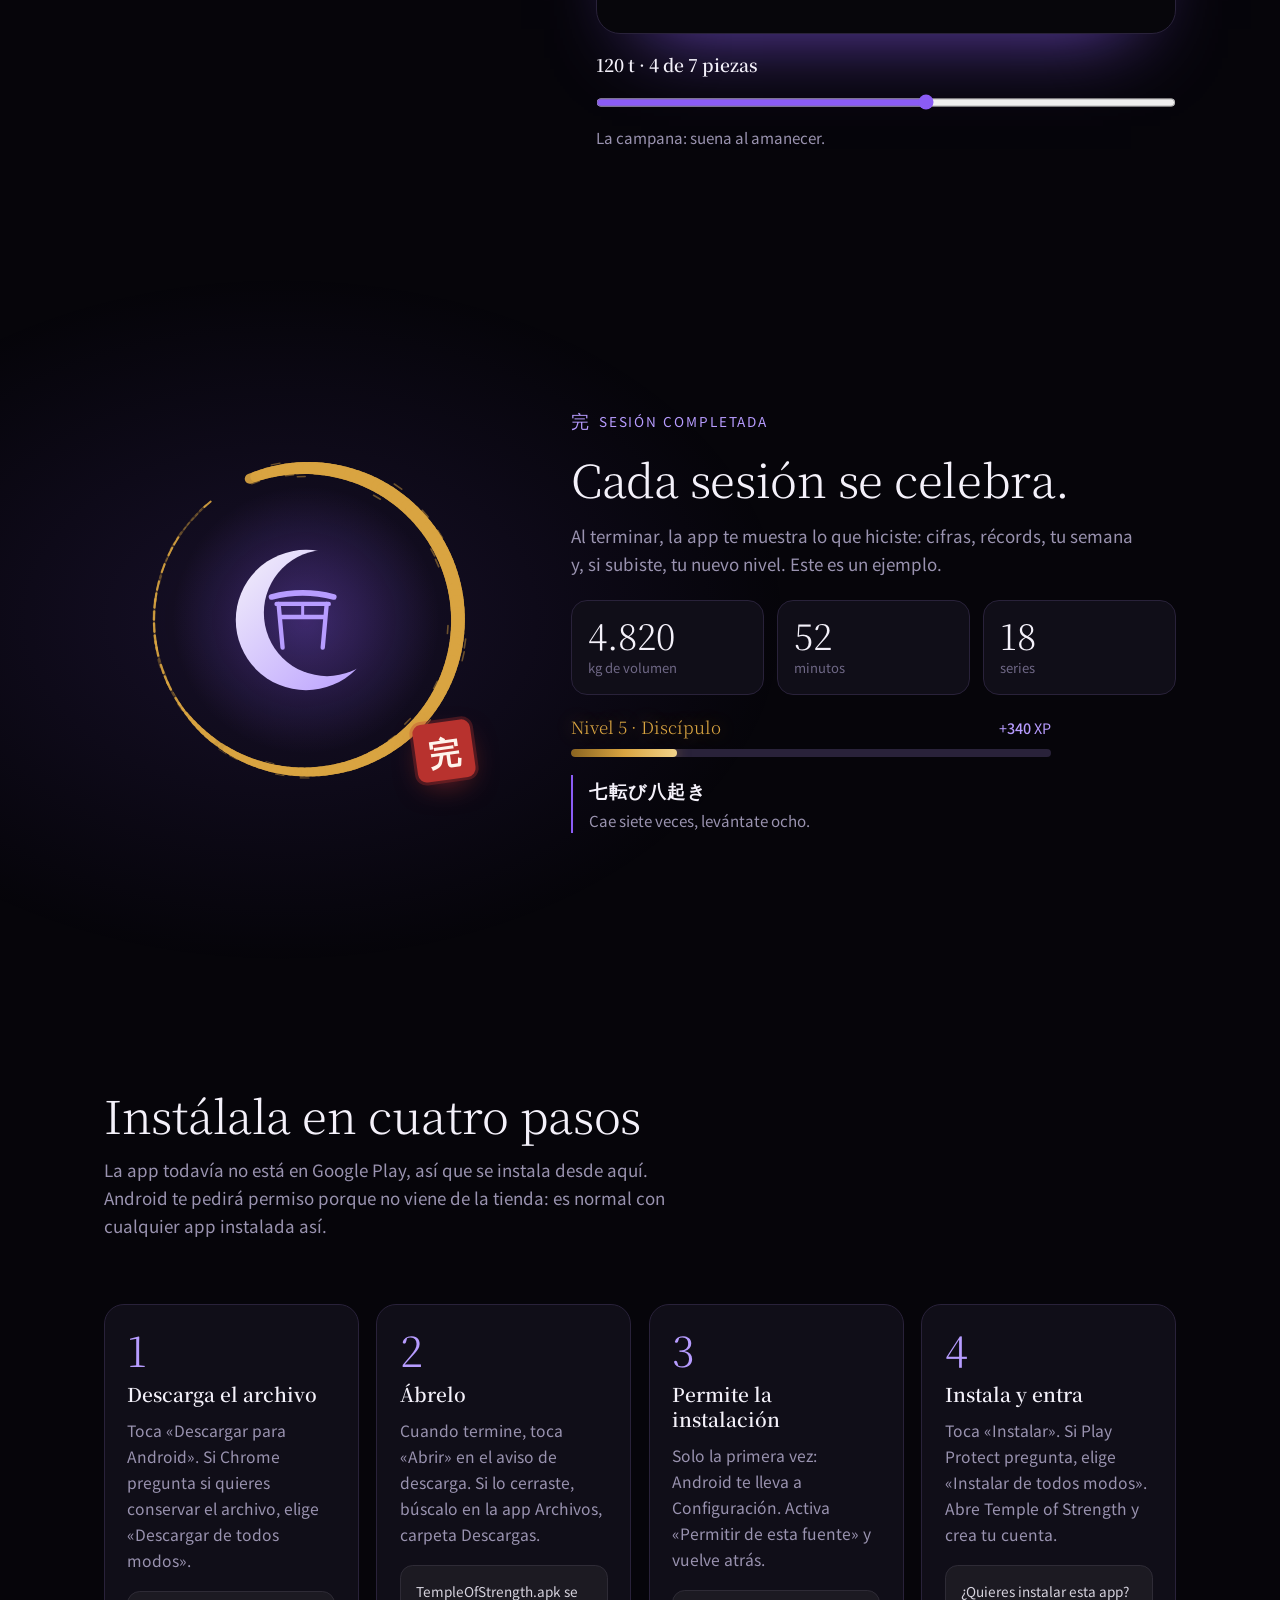
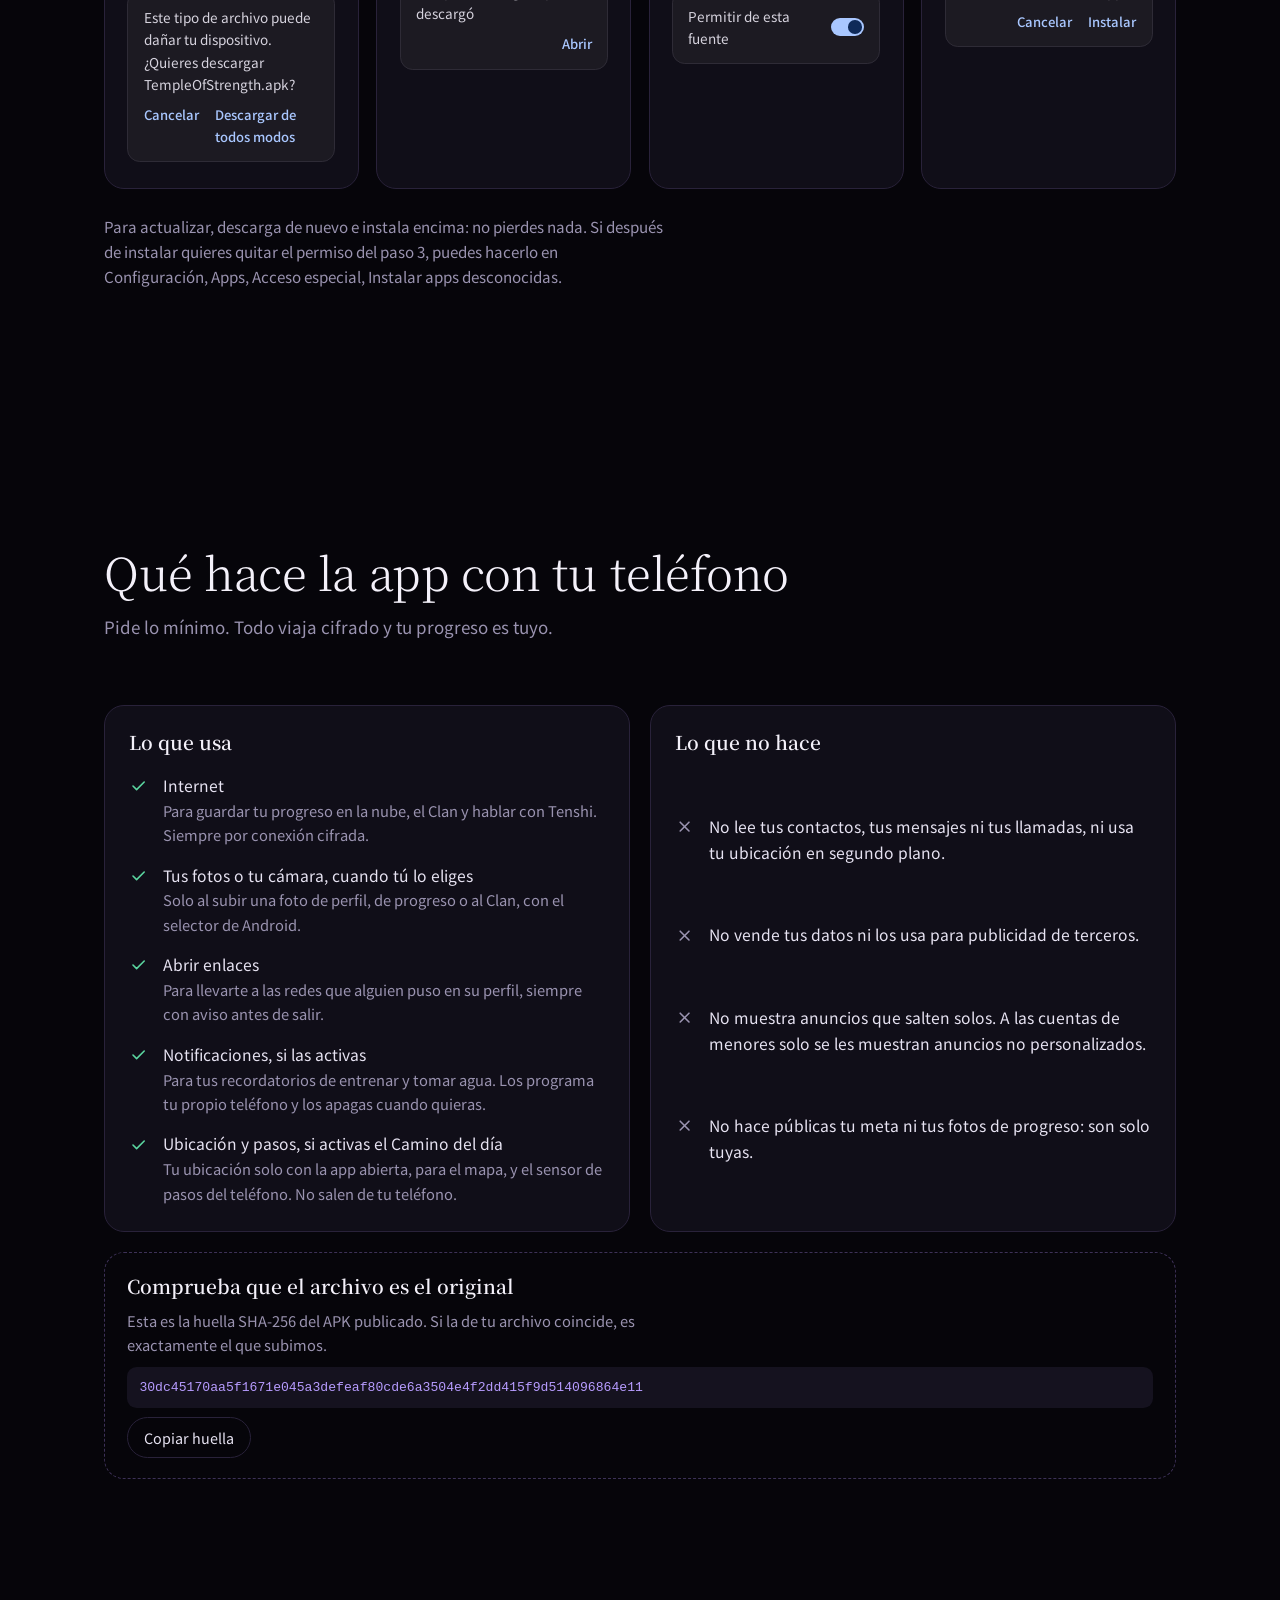
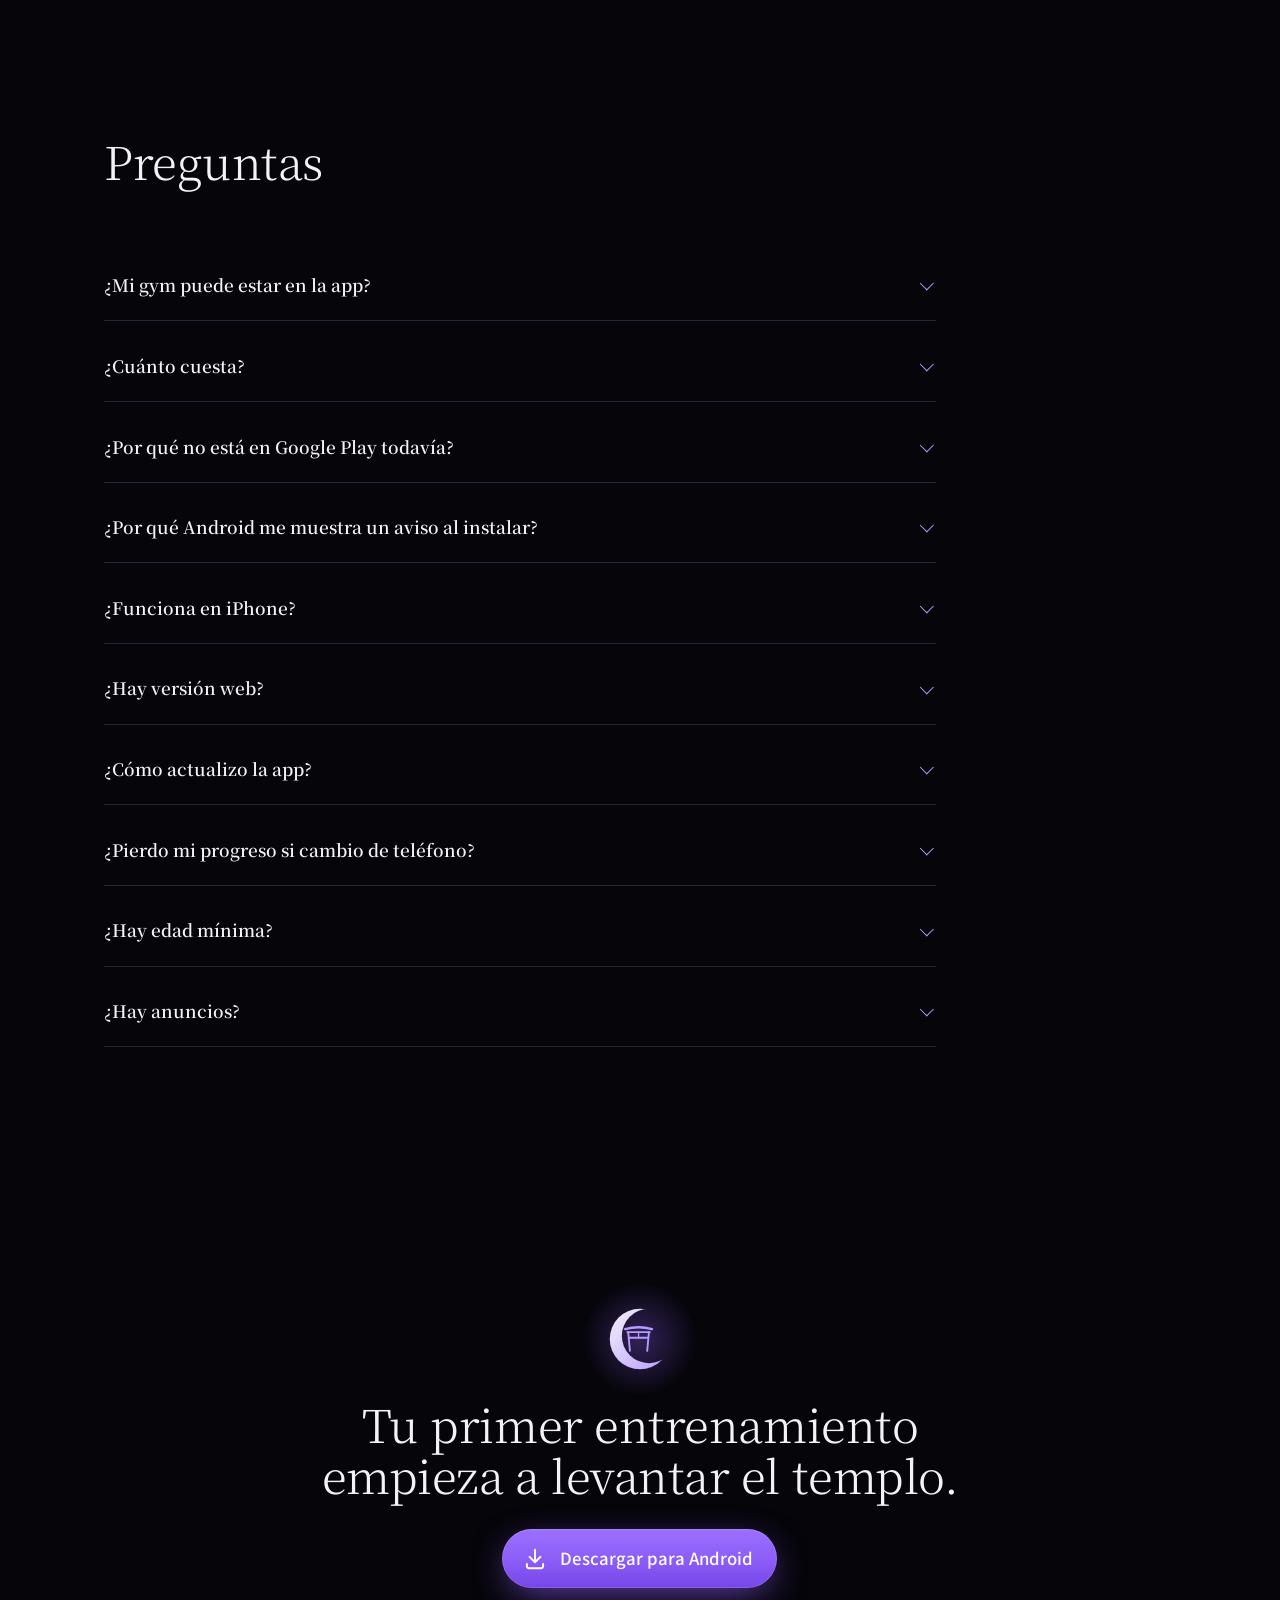
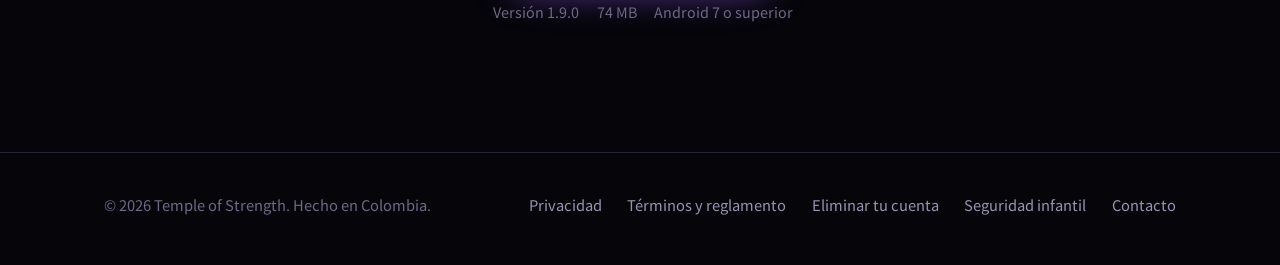
==== commit c122a229: "Página: portada 3D con la luna y el torii, animaciones al desplazarse y secciones nuevas - Cielo 3D " ====
--- a/index.html
+++ b/index.html
@@ -6,7 +6,7 @@
 <title>Temple of Strength: entrena y levanta tu templo</title>
 <meta name="description" content="App gratis de entrenamiento con alma de dojo: rangos por músculo, un maestro con IA, tu propio templo y un Clan de progreso. Descárgala para Android.">
 <meta name="theme-color" content="#06050A">
-<script src="js/tema.js?v=20261113a"></script>
+<script src="js/tema.js?v=20261116a"></script>
 <meta http-equiv="Content-Security-Policy" content="default-src 'self'; script-src 'self'; style-src 'self' 'unsafe-inline'; img-src 'self' data:; font-src 'self'; connect-src 'self'; object-src 'none'; base-uri 'self'; form-action 'none'">
 <meta name="referrer" content="strict-origin-when-cross-origin">
 <meta property="og:type" content="website">
@@ -20,7 +20,7 @@
 <link rel="icon" href="img/icono-192.png" sizes="192x192" type="image/png">
 <link rel="apple-touch-icon" href="img/apple-touch-icon.png">
 <link rel="preload" href="fuentes/serif-300.woff" as="font" type="font/woff" crossorigin>
-<link rel="stylesheet" href="css/templo.css?v=20261113a">
+<link rel="stylesheet" href="css/templo.css?v=20261116a">
 </head>
 <body>
 <a class="saltar" href="#contenido">Saltar al contenido</a>
@@ -68,6 +68,8 @@
 
 <main id="contenido">
   <section class="portada" aria-labelledby="titulo">
+    <canvas class="cielo3d" aria-hidden="true"></canvas>
+    <div class="velo" aria-hidden="true"></div>
     <div class="estrellas" aria-hidden="true"></div>
     <canvas class="petalos" aria-hidden="true"></canvas>
     <svg class="montanas" viewBox="0 0 1440 340" preserveAspectRatio="none" aria-hidden="true">
@@ -111,92 +113,183 @@
         <p class="enlace-suave" data-web hidden>¿Tienes iPhone o estás en el computador? <a href="#">Úsala en el navegador</a></p>
       </div>
     </div>
+    <button class="pausa" type="button" data-pausa aria-pressed="false" aria-label="Pausar la animación" title="Pausar la animación"><svg viewBox="0 0 24 24" aria-hidden="true"><path class="i-pausa" d="M8 5h3v14H8zM13 5h3v14h-3z"/><path class="i-play" d="M8 5.5v13l11-6.5z"/></svg><span class="texto-pausa">Pausar</span></button>
+    <a class="bajar" href="#camino" aria-label="Ver más"><span></span></a>
   </section>
 
   <section class="seccion" id="camino" aria-labelledby="t-camino">
     <div class="contenedor">
-      <header>
+      <header data-revela>
         <h2 id="t-camino">Cinco lugares, un solo camino</h2>
         <p>No es una libreta de pesas. Cada entrenamiento se nota en tu rango, en tu casa y en tu Clan.</p>
       </header>
       <ul class="camino">
-        <li class="estacion">
+        <li class="estacion" data-revela style="--i:0">
           <span class="kanji" lang="ja" aria-hidden="true">道場</span>
-          <div><h3>Dojo</h3><p>Tu día empieza aquí: el entrenamiento que toca, tus metas y lo que te falta para cerrar la semana. Con el Camino del día ves en un mapa en vivo dónde estás y cuentas tus pasos, kilómetros y calorías. También rutinas para entrenar en casa, sin equipos.</p></div>
-        </li>
-        <li class="estacion">
+          <div><h3>Dojo</h3><p>Tu día empieza aquí: el entrenamiento que toca, tus metas y lo que te falta para cerrar la semana. Con el Camino del día ves en un mapa en vivo dónde estás y cuentas tus pasos, kilómetros y calorías. También rutinas para entrenar en casa, sin equipos.</p><div class="pieza" aria-hidden="true"><div class="fila"><span>Aprendiz</span><small>Nivel 4 · 860 / 1.000 XP</small></div><div class="barrita"><i data-llena="0.86"></i></div></div></div>
+        </li>
+        <li class="estacion" data-revela style="--i:1">
           <span class="kanji" lang="ja" aria-hidden="true">家</span>
-          <div><h3>Casa</h3><p>Cada kilo que levantas construye tu templo. Desbloqueas jardines, climas, interiores y un habitante que te acompaña.</p></div>
-        </li>
-        <li class="estacion">
+          <div><h3>Casa</h3><p>Cada kilo que levantas construye tu templo. Desbloqueas jardines, climas, interiores y un habitante que te acompaña.</p><div class="pieza" aria-hidden="true"><div class="fila"><span>Piezas levantadas</span></div><div class="fichas"><span style="--i:0">El sendero</span><span style="--i:1">El torii</span><span class="oro" style="--i:2">El estanque</span></div></div></div>
+        </li>
+        <li class="estacion" data-revela style="--i:2">
           <span class="kanji" lang="ja" aria-hidden="true">天使</span>
-          <div><h3>Tenshi</h3><p>Tu maestro con inteligencia artificial. Arma rutinas, revisa tu progreso, detecta estancamientos y te habla con calma.</p></div>
-        </li>
-        <li class="estacion">
+          <div><h3>Tenshi</h3><p>Tu maestro con inteligencia artificial. Arma rutinas, revisa tu progreso, detecta estancamientos y te habla con calma.</p><div class="pieza voz" aria-hidden="true"><span class="sello-voz" lang="ja">天</span><p data-escribe="Hoy toca espalda. Sube 2,5 kg en el remo: estás listo." data-retraso="300">Hoy toca espalda. Sube 2,5 kg en el remo: estás listo.</p></div></div>
+        </li>
+        <li class="estacion" data-revela style="--i:3">
           <span class="kanji" lang="ja" aria-hidden="true">一族</span>
-          <div><h3>Clan</h3><p>Una comunidad solo de progreso: fotos, récords, rutinas y Respeto. Funda tu clan, únete a tu gym, cumple retos y reporta o bloquea en un toque.</p></div>
-        </li>
-        <li class="estacion">
+          <div><h3>Clan</h3><p>Una comunidad solo de progreso: fotos, récords, rutinas y Respeto. Funda tu clan, únete a tu gym, cumple retos y reporta o bloquea en un toque.</p><div class="pieza" aria-hidden="true"><div class="fila"><span>Kenji rompió su récord</span><small>Sentadilla · 120 kg</small></div><div class="fichas"><span style="--i:0"><b data-cuenta="48" data-retraso="200">48</b> Respetos</span><span style="--i:1">Reto del clan: 3 de 4</span></div></div></div>
+        </li>
+        <li class="estacion" data-revela style="--i:4">
           <span class="kanji" lang="ja" aria-hidden="true">段位</span>
-          <div><h3>Ranked</h3><p>Cada músculo tiene su nivel y su rango, de Ashigaru a Kami. Se sube entrenando bien, no pagando.</p></div>
+          <div><h3>Ranked</h3><p>Cada músculo tiene su nivel y su rango, de Ashigaru a Kami. Se sube entrenando bien, no pagando.</p><div class="pieza tres" aria-hidden="true"><div><div class="fila"><span>Pecho</span><small>Hatamoto</small></div><div class="barrita"><i data-llena="0.64"></i></div></div><div><div class="fila"><span>Espalda</span><small>Daimyō</small></div><div class="barrita"><i data-llena="0.78"></i></div></div><div><div class="fila"><span>Piernas</span><small class="oro">Kensei</small></div><div class="barrita oro"><i data-llena="0.92"></i></div></div></div></div>
         </li>
       </ul>
+    </div>
+  </section>
+
+  <section class="seccion" id="capturas" aria-labelledby="t-capturas">
+    <div class="contenedor">
+      <header data-revela>
+        <h2 id="t-capturas">Así se ve por dentro</h2>
+        <p>Pantallas reales de la app, con una cuenta de ejemplo. Desliza para verlas.</p>
+      </header>
+      <div class="carrusel" data-carrusel data-revela>
+        <ul class="pista" tabindex="0" aria-label="Capturas de la app">
+          <li><figure><div class="telefono"><img src="img/app/dojo.webp" width="480" height="1039" loading="lazy" decoding="async" alt="Captura de la app: Dojo"></div><figcaption><b>Dojo</b>Tu día: la sesión que toca, tu disposición y tus metas.</figcaption></figure></li>
+          <li><figure><div class="telefono"><img src="img/app/entreno.webp" width="480" height="1039" loading="lazy" decoding="async" alt="Captura de la app: Entrenar"></div><figcaption><b>Entrenar</b>Cada serie con su peso; la app te dice si toca subir.</figcaption></figure></li>
+          <li><figure><div class="telefono"><img src="img/app/tenshi.webp" width="480" height="1039" loading="lazy" decoding="async" alt="Captura de la app: Tenshi"></div><figcaption><b>Tenshi</b>Tu maestro con IA sabe tu nivel, tu racha y cómo vienes.</figcaption></figure></li>
+          <li><figure><div class="telefono"><img src="img/app/casa.webp" width="480" height="1039" loading="lazy" decoding="async" alt="Captura de la app: Casa"></div><figcaption><b>Casa</b>Tu templo, con las piezas que levantaste.</figcaption></figure></li>
+          <li><figure><div class="telefono"><img src="img/app/ranked.webp" width="480" height="1039" loading="lazy" decoding="async" alt="Captura de la app: Ranked"></div><figcaption><b>Ranked</b>Tu cuerpo por rangos: cada músculo con su color.</figcaption></figure></li>
+          <li><figure><div class="telefono"><img src="img/app/musculo.webp" width="480" height="1039" loading="lazy" decoding="async" alt="Captura de la app: Un músculo"></div><figcaption><b>Un músculo</b>Su rango, su honor y su pronóstico de ascenso.</figcaption></figure></li>
+          <li><figure><div class="telefono"><img src="img/app/ceremonia.webp" width="480" height="1039" loading="lazy" decoding="async" alt="Captura de la app: Al terminar"></div><figcaption><b>Al terminar</b>La ceremonia: XP, récords, rango nuevo y tu semana.</figcaption></figure></li>
+        </ul>
+        <div class="controles">
+          <button type="button" class="flecha" data-ant aria-label="Captura anterior"><svg viewBox="0 0 24 24" aria-hidden="true"><path d="m14.5 6-6 6 6 6"/></svg></button>
+          <div class="puntos"></div>
+          <button type="button" class="flecha" data-sig aria-label="Captura siguiente"><svg viewBox="0 0 24 24" aria-hidden="true"><path d="m9.5 6 6 6-6 6"/></svg></button>
+        </div>
+      </div>
     </div>
   </section>
 
   <section class="seccion" aria-labelledby="t-ranked">
     <div class="contenedor ranked">
-      <div class="texto">
+      <div class="texto" data-revela>
         <h2 id="t-ranked">Tus piernas pueden ser Kensei mientras tus brazos siguen siendo Samurái.</h2>
         <p>Ranked mide cada grupo muscular por separado: volumen, peso máximo, frecuencia y técnica. Ves dónde vas fuerte y qué te está esperando.</p>
+        <p>Tu cuerpo, de hombre o de mujer, se enciende con el color de cada rango. Cuanto más alto, más vivo: brasas, llamas, rayos y, en Kami, un aro de luz.</p>
         <p>El dorado se gana. Nadie compra un rango: ni con el Pase ni con anuncios.</p>
       </div>
-      <figure style="margin:0">
+      <figure class="cuerpo" data-cuerpo data-revela>
+        <div class="cuerpo-marco"><img src="img/app/cuerpo-h.webp" width="480" height="1024" loading="lazy" decoding="async" alt="Cuerpo de hombre de Ranked, cada músculo con el color de su rango"></div>
+        <div class="cuerpo-elegir" role="group" aria-label="Cuerpo">
+          <button type="button" data-genero="h" aria-pressed="true">Hombre</button>
+          <button type="button" data-genero="m" aria-pressed="false">Mujer</button>
+        </div>
+      </figure>
+      <figure class="rangos-fig" data-revela>
         <ol class="escalera" aria-label="Rangos, de menor a mayor">
-          <li><span class="sello" lang="ja" aria-hidden="true">足</span><small>Ashigaru</small></li>
-          <li><span class="sello" lang="ja" aria-hidden="true">浪</span><small>Rōnin</small></li>
-          <li><span class="sello" lang="ja" aria-hidden="true">侍</span><small>Samurái</small></li>
-          <li><span class="sello" lang="ja" aria-hidden="true">旗</span><small>Hatamoto</small></li>
-          <li><span class="sello" lang="ja" aria-hidden="true">大</span><small>Daimyō</small></li>
-          <li><span class="sello" lang="ja" aria-hidden="true">将</span><small>Shōgun</small></li>
-          <li><span class="sello" lang="ja" aria-hidden="true">剣</span><small>Kensei</small></li>
-          <li><span class="sello" lang="ja" aria-hidden="true">神</span><small>Kami</small></li>
+          <li style="--i:0"><span class="sello" lang="ja" aria-hidden="true">足</span><small>Ashigaru</small></li>
+          <li style="--i:1"><span class="sello" lang="ja" aria-hidden="true">浪</span><small>Rōnin</small></li>
+          <li style="--i:2"><span class="sello" lang="ja" aria-hidden="true">侍</span><small>Samurái</small></li>
+          <li style="--i:3"><span class="sello" lang="ja" aria-hidden="true">旗</span><small>Hatamoto</small></li>
+          <li style="--i:4"><span class="sello" lang="ja" aria-hidden="true">大</span><small>Daimyō</small></li>
+          <li style="--i:5"><span class="sello" lang="ja" aria-hidden="true">将</span><small>Shōgun</small></li>
+          <li style="--i:6"><span class="sello" lang="ja" aria-hidden="true">剣</span><small>Kensei</small></li>
+          <li style="--i:7"><span class="sello" lang="ja" aria-hidden="true">神</span><small>Kami</small></li>
         </ol>
         <ul class="musculos" aria-label="Ejemplo de rangos por músculo">
-          <li><span>Pecho</span><span class="barra"><span style="width:64%"></span></span><span class="rango">Hatamoto</span></li>
-          <li><span>Espalda</span><span class="barra"><span style="width:78%"></span></span><span class="rango">Daimyō</span></li>
-          <li><span>Piernas</span><span class="barra"><span style="width:92%"></span></span><span class="rango oro">Kensei</span></li>
-          <li><span>Hombros</span><span class="barra"><span style="width:46%"></span></span><span class="rango">Samurái</span></li>
-          <li><span>Bíceps</span><span class="barra"><span style="width:38%"></span></span><span class="rango">Samurái</span></li>
-          <li><span>Abdomen</span><span class="barra"><span style="width:24%"></span></span><span class="rango">Rōnin</span></li>
+          <li style="--i:0"><span>Pecho</span><span class="barra"><span data-llena="0.64" style="width:64%"></span></span><span class="rango">Hatamoto</span></li>
+          <li style="--i:1"><span>Espalda</span><span class="barra"><span data-llena="0.78" style="width:78%"></span></span><span class="rango">Daimyō</span></li>
+          <li style="--i:2"><span>Piernas</span><span class="barra"><span data-llena="0.92" style="width:92%"></span></span><span class="rango oro">Kensei</span></li>
+          <li style="--i:3"><span>Hombros</span><span class="barra"><span data-llena="0.46" style="width:46%"></span></span><span class="rango">Samurái</span></li>
+          <li style="--i:4"><span>Bíceps</span><span class="barra"><span data-llena="0.38" style="width:38%"></span></span><span class="rango">Samurái</span></li>
+          <li style="--i:5"><span>Abdomen</span><span class="barra"><span data-llena="0.24" style="width:24%"></span></span><span class="rango">Rōnin</span></li>
         </ul>
       </figure>
     </div>
   </section>
 
+  <section class="seccion" id="templo" aria-labelledby="t-templo">
+    <div class="contenedor templo">
+      <div class="texto" data-revela>
+        <h2 id="t-templo">Cada kilo levanta una pieza.</h2>
+        <p>Lo que levantas se suma al peso de tu templo. Con las toneladas aparecen el sendero, el torii, el estanque, la campana, el jardín seco, la pagoda y el bosque de bambú.</p>
+        <p class="pista-control">Mueve el control y míralo crecer.</p>
+      </div>
+      <figure class="templo-fig" data-templo data-revela>
+        <div class="templo-marco"><img class="templo-img" src="img/app/templo-7.webp" width="720" height="646" loading="lazy" decoding="async" alt="El templo de la Casa con 7 de 7 piezas levantadas"></div>
+        <figcaption>
+          <label class="templo-cuenta" for="templo-rango">750 t · 7 de 7 piezas</label>
+          <input id="templo-rango" type="range" min="0" max="7" step="1" value="7">
+          <span class="templo-pieza">El bosque de bambú cierra el templo.</span>
+        </figcaption>
+      </figure>
+    </div>
+  </section>
+
+  <section class="seccion ceremonia" data-ceremonia data-revela aria-labelledby="t-ceremonia">
+    <div class="contenedor cer">
+      <div class="cer-visual" aria-hidden="true">
+        <canvas class="enso"></canvas>
+        <div class="cer-logo"><svg class="" viewBox="0 0 100 100" aria-hidden="true" focusable="false">
+  <defs>
+    <radialGradient id="h3"><stop class="h-a" offset="0" stop-color="#8B5CF6" stop-opacity=".34"/><stop class="h-a" offset="1" stop-color="#8B5CF6" stop-opacity="0"/></radialGradient>
+    <linearGradient id="l3" x1="0" y1="0" x2="1" y2="1"><stop class="l-a" offset="0" stop-color="#F4F1FA"/><stop class="l-b" offset="1" stop-color="#B79CFF"/></linearGradient>
+    <mask id="m3" maskUnits="userSpaceOnUse" x="0" y="0" width="100" height="100"><rect width="100" height="100" fill="#fff"/><circle cx="62.6" cy="45.8" r="37.8" fill="#000"/></mask>
+  </defs>
+  <circle class="halo" cx="50" cy="50" r="79.8" fill="url(#h3)"/>
+  <g class="creciente"><circle cx="50" cy="50" r="42" fill="url(#l3)" mask="url(#m3)"/></g>
+  <g class="torii" fill="none" stroke="#B79CFF" stroke-linecap="round">
+    <path pathLength="1" stroke-width="3.4" d="M29.4 36.2Q48 31.4 66.6 36.2"/>
+    <path pathLength="1" stroke-width="2.6" d="M32.4 40.4H63.6"/>
+    <path pathLength="1" stroke-width="2.6" d="M33.6 40.4L36 66.5"/>
+    <path pathLength="1" stroke-width="2.6" d="M62.4 40.4L60 66.5"/>
+    <path pathLength="1" stroke-width="2.6" d="M35.4 48.2H60.6"/>
+    <path pathLength="1" stroke-width="1.8" d="M48 40.4V48.2"/>
+  </g>
+</svg></div>
+        <span class="hanko" lang="ja">完</span>
+      </div>
+      <div class="cer-texto">
+        <p class="ojo"><span lang="ja">完</span> Sesión completada</p>
+        <h2 id="t-ceremonia">Cada sesión se celebra.</h2>
+        <p>Al terminar, la app te muestra lo que hiciste: cifras, récords, tu semana y, si subiste, tu nuevo nivel. Este es un ejemplo.</p>
+        <div class="cifras">
+          <div><strong data-cuenta="4820" data-retraso="400">4.820</strong><small>kg de volumen</small></div>
+          <div><strong data-cuenta="52" data-retraso="550">52</strong><small>minutos</small></div>
+          <div><strong data-cuenta="18" data-retraso="700">18</strong><small>series</small></div>
+        </div>
+        <div class="xp"><div class="fila"><span class="xp-nivel">Nivel 4</span><small>+<b data-cuenta="340" data-retraso="900">340</b> XP</small></div><div class="barrita"><i class="xp-barra"></i></div></div>
+        <p class="dicho"><b lang="ja">七転び八起き</b>Cae siete veces, levántate ocho.</p>
+      </div>
+    </div>
+  </section>
+
   <section class="seccion" id="instalar" aria-labelledby="t-instalar">
     <div class="contenedor">
-      <header>
+      <header data-revela>
         <h2 id="t-instalar">Instálala en cuatro pasos</h2>
         <p>La app todavía no está en Google Play, así que se instala desde aquí. Android te pedirá permiso porque no viene de la tienda: es normal con cualquier app instalada así.</p>
       </header>
       <ol class="pasos">
-        <li class="paso">
+        <li class="paso" data-revela style="--i:0">
           <h3>Descarga el archivo</h3>
           <p>Toca «Descargar para Android». Si Chrome pregunta si quieres conservar el archivo, elige «Descargar de todos modos».</p>
           <div class="pantalla" aria-hidden="true"><span>Este tipo de archivo puede dañar tu dispositivo. ¿Quieres descargar TempleOfStrength.apk?</span><span class="acciones"><span>Cancelar</span><span>Descargar de todos modos</span></span></div>
         </li>
-        <li class="paso">
+        <li class="paso" data-revela style="--i:1">
           <h3>Ábrelo</h3>
           <p>Cuando termine, toca «Abrir» en el aviso de descarga. Si lo cerraste, búscalo en la app Archivos, carpeta Descargas.</p>
           <div class="pantalla" aria-hidden="true"><span>TempleOfStrength.apk se descargó</span><span class="acciones"><span>Abrir</span></span></div>
         </li>
-        <li class="paso">
+        <li class="paso" data-revela style="--i:2">
           <h3>Permite la instalación</h3>
           <p>Solo la primera vez: Android te lleva a Configuración. Activa «Permitir de esta fuente» y vuelve atrás.</p>
           <div class="pantalla" aria-hidden="true"><span class="interruptor">Permitir de esta fuente <i></i></span></div>
         </li>
-        <li class="paso">
+        <li class="paso" data-revela style="--i:3">
           <h3>Instala y entra</h3>
           <p>Toca «Instalar». Si Play Protect pregunta, elige «Instalar de todos modos». Abre Temple of Strength y crea tu cuenta.</p>
           <div class="pantalla" aria-hidden="true"><span>¿Quieres instalar esta app?</span><span class="acciones"><span>Cancelar</span><span>Instalar</span></span></div>
@@ -208,11 +301,11 @@
 
   <section class="seccion" id="seguridad" aria-labelledby="t-seguridad">
     <div class="contenedor">
-      <header>
+      <header data-revela>
         <h2 id="t-seguridad">Qué hace la app con tu teléfono</h2>
         <p>Pide lo mínimo. Todo viaja cifrado y tu progreso es tuyo.</p>
       </header>
-      <div class="seguridad">
+      <div class="seguridad" data-revela>
         <ul class="lista-segura">
           <li style="display:block"><h3>Lo que usa</h3></li>
           <li><svg viewBox="0 0 24 24" fill="none" stroke="#5BD6A0" stroke-width="2" stroke-linecap="round" stroke-linejoin="round" aria-hidden="true"><path d="m5 12.5 4.5 4.5L19 7.5"/></svg><div>Internet<span>Para guardar tu progreso en la nube, el Clan y hablar con Tenshi. Siempre por conexión cifrada.</span></div></li>
@@ -240,7 +333,7 @@
 
   <section class="seccion" aria-labelledby="t-preguntas">
     <div class="contenedor">
-      <header><h2 id="t-preguntas">Preguntas</h2></header>
+      <header data-revela><h2 id="t-preguntas">Preguntas</h2></header>
       <div class="preguntas">
       <details><summary>¿Mi gym puede estar en la app?</summary><p>Sí. Los Templos aliados tienen su perfil con fotos, planes, horario, máquinas y ubicación; su propio ranking; registro de entradas para ver cuántas personas hay; control de mensualidades; avisos, retos y reseñas. El dueño y sus coaches reciben el Pase del Templo. Escríbenos a temple-of-strength@outlook.com o pídelo desde la app en Clan → Gym.</p></details>
       <details><summary>¿Cuánto cuesta?</summary><p>Nada. Entrenar, las rutinas, Ranked, el Clan, la Casa y el Taller son gratis. El Pase del Templo es opcional y llegará cuando la app esté en Google Play.</p></details>
@@ -257,15 +350,15 @@
   </section>
 
   <section class="seccion" aria-labelledby="t-cierre">
-    <div class="contenedor cierre">
+    <div class="contenedor cierre" data-revela>
       <svg class="mini" viewBox="0 0 100 100" aria-hidden="true" focusable="false">
   <defs>
-    <radialGradient id="h3"><stop class="h-a" offset="0" stop-color="#8B5CF6" stop-opacity=".34"/><stop class="h-a" offset="1" stop-color="#8B5CF6" stop-opacity="0"/></radialGradient>
-    <linearGradient id="l3" x1="0" y1="0" x2="1" y2="1"><stop class="l-a" offset="0" stop-color="#F4F1FA"/><stop class="l-b" offset="1" stop-color="#B79CFF"/></linearGradient>
-    <mask id="m3" maskUnits="userSpaceOnUse" x="0" y="0" width="100" height="100"><rect width="100" height="100" fill="#fff"/><circle cx="62.6" cy="45.8" r="37.8" fill="#000"/></mask>
-  </defs>
-  <circle class="halo" cx="50" cy="50" r="79.8" fill="url(#h3)"/>
-  <g class="creciente"><circle cx="50" cy="50" r="42" fill="url(#l3)" mask="url(#m3)"/></g>
+    <radialGradient id="h4"><stop class="h-a" offset="0" stop-color="#8B5CF6" stop-opacity=".34"/><stop class="h-a" offset="1" stop-color="#8B5CF6" stop-opacity="0"/></radialGradient>
+    <linearGradient id="l4" x1="0" y1="0" x2="1" y2="1"><stop class="l-a" offset="0" stop-color="#F4F1FA"/><stop class="l-b" offset="1" stop-color="#B79CFF"/></linearGradient>
+    <mask id="m4" maskUnits="userSpaceOnUse" x="0" y="0" width="100" height="100"><rect width="100" height="100" fill="#fff"/><circle cx="62.6" cy="45.8" r="37.8" fill="#000"/></mask>
+  </defs>
+  <circle class="halo" cx="50" cy="50" r="79.8" fill="url(#h4)"/>
+  <g class="creciente"><circle cx="50" cy="50" r="42" fill="url(#l4)" mask="url(#m4)"/></g>
   <g class="torii" fill="none" stroke="#B79CFF" stroke-linecap="round">
     <path pathLength="1" stroke-width="3.4" d="M29.4 36.2Q48 31.4 66.6 36.2"/>
     <path pathLength="1" stroke-width="2.6" d="M32.4 40.4H63.6"/>
@@ -282,6 +375,9 @@
     </div>
     </div>
   </section>
+  <div class="barra-descarga">
+    <a class="boton boton-principal" data-apk href="#instalar" download><svg viewBox="0 0 24 24" fill="none" stroke="currentColor" stroke-width="1.8" stroke-linecap="round" stroke-linejoin="round" aria-hidden="true"><path d="M12 3.5v11"/><path d="m7 10 5 5 5-5"/><path d="M4.5 16.5v2a2 2 0 0 0 2 2h11a2 2 0 0 0 2-2v-2"/></svg><span class="texto-boton">Descargar para Android</span></a>
+  </div>
 </main>
 <footer class="pie">
   <div class="contenedor">
@@ -295,7 +391,9 @@
     </nav>
   </div>
 </footer>
-<script src="config.js?v=20261113a"></script>
-<script src="js/templo.js?v=20261113a"></script>
+<script src="config.js?v=20261116a"></script>
+<script src="js/templo.js?v=20261116a"></script>
+<script src="js/cielo.js?v=20261116a"></script>
+<script src="js/animar.js?v=20261116a"></script>
 </body>
 </html>
--- a/css/templo.css
+++ b/css/templo.css
@@ -396,3 +396,254 @@
   background: linear-gradient(135deg, var(--a) 50%, var(--b) 50%);
 }
 .cabecera .contenedor > nav { margin-left: auto; }
+
+/* -- 1.9 · Página animada ----------------------------------------------------
+   El cielo 3D (js/cielo.js), las entradas al desplazarse y las secciones nuevas
+   (js/animar.js). Sin JavaScript o con «reducir movimiento» todo se ve completo
+   y quieto: las clases html.anima y .con-3d solo las pone el script. */
+
+.portada canvas.cielo3d { position: absolute; inset: 0; width: 100%; height: 100%; z-index: 0; }
+.portada .velo { position: absolute; inset: 0; z-index: 1; pointer-events: none; opacity: 0; transition: opacity 1.2s ease; }
+.portada.con-3d .velo {
+  opacity: 1;
+  background:
+    linear-gradient(0deg, var(--noche) 0%, color-mix(in srgb, var(--noche) 55%, transparent) 9%, transparent 26%),
+    radial-gradient(ellipse 60% 55% at 22% 58%, color-mix(in srgb, var(--noche) 58%, transparent), transparent 75%);
+}
+@media (max-width: 899px) {
+  .portada.con-3d .velo {
+    background:
+      linear-gradient(0deg, var(--noche) 0%, color-mix(in srgb, var(--noche) 72%, transparent) 30%, transparent 58%);
+  }
+}
+.portada.con-3d .estrellas, .portada.con-3d .montanas { display: none; }
+.portada.con-3d .luna-grande svg { visibility: hidden; }
+.portada.con-3d .luna-grande { cursor: pointer; -webkit-tap-highlight-color: transparent; }
+
+/* El título entra palabra por palabra. */
+html.anima .portada h1 .palabra {
+  display: inline-block; opacity: 0; transform: translateY(0.45em); filter: blur(8px);
+  animation: palabra 1000ms cubic-bezier(.2,.7,.2,1) forwards;
+  animation-delay: calc(350ms + var(--i, 0) * 95ms);
+}
+html.anima .portada .lema, html.anima .portada .descarga {
+  opacity: 0; animation: sube 900ms cubic-bezier(.2,.7,.2,1) forwards;
+}
+html.anima .portada .lema { animation-delay: 1000ms; }
+html.anima .portada .descarga { animation-delay: 1250ms; }
+@keyframes palabra { to { opacity: 1; transform: none; filter: none; } }
+@keyframes sube { from { opacity: 0; transform: translateY(16px); } to { opacity: 1; transform: none; } }
+
+/* Pausa y flecha para bajar. */
+.pausa { display: none; }
+html.anima .pausa {
+  position: absolute; z-index: 4; right: var(--lado); bottom: 1.2rem;
+  display: inline-flex; align-items: center; gap: 0.45rem;
+  padding: 0.45rem 0.85rem 0.45rem 0.65rem; border-radius: 99px;
+  border: 1px solid var(--borde); background: color-mix(in srgb, var(--superficie) 70%, transparent);
+  -webkit-backdrop-filter: blur(8px); backdrop-filter: blur(8px);
+  color: var(--suave); font: inherit; font-size: 0.82rem; cursor: pointer;
+}
+html.anima .pausa[hidden] { display: none; }
+.pausa:hover { color: var(--luna); border-color: var(--violeta); }
+.pausa svg { width: 0.95rem; height: 0.95rem; fill: currentColor; }
+.pausa .i-play, html.quieto .pausa .i-pausa { display: none; }
+html.quieto .pausa .i-play { display: inline; }
+.bajar {
+  position: absolute; z-index: 4; left: 50%; bottom: 1.3rem; transform: translateX(-50%);
+  width: 24px; height: 40px; border-radius: 99px; border: 1.5px solid color-mix(in srgb, var(--lila) 45%, transparent);
+}
+.bajar span { position: absolute; left: 50%; top: 7px; width: 4px; height: 8px; margin-left: -2px; border-radius: 4px; background: var(--lila); animation: baja 2.2s ease-in-out infinite; }
+@keyframes baja { 0% { opacity: 0; transform: translateY(0); } 30% { opacity: 1; } 80% { opacity: 0; transform: translateY(13px); } 100% { opacity: 0; } }
+@media (max-width: 899px) { .bajar { display: none; } }
+
+/* Entradas al desplazarse. */
+html.anima [data-revela] {
+  opacity: 0; transform: translateY(28px);
+  transition: opacity 900ms cubic-bezier(.2,.7,.2,1), transform 900ms cubic-bezier(.2,.7,.2,1);
+  transition-delay: calc(var(--i, 0) * 110ms);
+}
+html.anima [data-revela].visto { opacity: 1; transform: none; }
+
+/* Las mini tarjetas de cada estación del camino. */
+.pieza {
+  margin-top: 0.95rem; padding: 0.8rem 0.9rem; border-radius: 0.95rem; max-width: 22rem;
+  border: 1px solid var(--borde); background: color-mix(in srgb, var(--superficie) 85%, transparent);
+  display: grid; gap: 0.55rem; font-size: 0.86rem; line-height: 1.4;
+}
+.pieza.tres { gap: 0.6rem; }
+.pieza.tres > div { display: grid; gap: 0.3rem; }
+.fila { display: flex; justify-content: space-between; align-items: baseline; gap: 0.75rem; }
+.fila > span { color: var(--texto); font-weight: 500; }
+.fila small { color: var(--tenue); font-size: 0.78rem; text-align: right; }
+.fila small.oro, .pieza .oro { color: var(--oro); }
+.barrita { height: 6px; border-radius: 99px; background: var(--borde); overflow: hidden; }
+.barrita i { display: block; height: 100%; border-radius: inherit; width: calc(var(--llena, 0) * 100%);
+  background: linear-gradient(90deg, var(--morado), var(--violeta) 55%, var(--lila));
+  box-shadow: 0 0 12px color-mix(in srgb, var(--violeta) 55%, transparent);
+  transition: width 1400ms cubic-bezier(.2,.7,.2,1) 350ms; }
+.barrita.oro i { background: linear-gradient(90deg, #8A6420, var(--oro), #F1D38A); box-shadow: 0 0 12px rgba(217, 164, 65, 0.5); }
+.fichas { display: flex; flex-wrap: wrap; gap: 0.4rem; }
+.fichas span { padding: 0.22rem 0.65rem; border-radius: 99px; border: 1px solid var(--borde); color: var(--suave); font-size: 0.8rem; }
+.fichas span.oro { border-color: color-mix(in srgb, var(--oro) 55%, transparent); }
+.fichas b { color: var(--luna); font-weight: 500; }
+html.anima .fichas span { opacity: 0; transform: scale(0.8); transition: opacity 450ms ease, transform 550ms cubic-bezier(.3,1.6,.5,1); transition-delay: calc(450ms + var(--i, 0) * 170ms); }
+html.anima .visto .fichas span { opacity: 1; transform: none; }
+.voz { grid-template-columns: auto 1fr; align-items: start; gap: 0.7rem; }
+.sello-voz { width: 1.9rem; height: 1.9rem; border-radius: 50%; display: grid; place-items: center;
+  background: color-mix(in srgb, var(--violeta) 22%, transparent); color: var(--lila); font-family: var(--serif); font-weight: 600; font-size: 0.95rem; }
+.estacion .voz p { color: var(--texto); font-size: 0.86rem; min-height: 2.8em; }
+html.anima [data-escribe]:not(.listo)::after {
+  content: ''; display: inline-block; width: 2px; height: 1em; margin-left: 2px; vertical-align: -0.15em;
+  background: var(--lila); animation: parpadeo 900ms steps(1) infinite;
+}
+@keyframes parpadeo { 50% { opacity: 0; } }
+.musculos .barra span { transform-origin: left center; }
+html.anima .rangos-fig .musculos .barra span { transform: scaleX(0); transition: transform 1300ms cubic-bezier(.2,.7,.2,1); transition-delay: calc(300ms + var(--i, 0) * 90ms); }
+html.anima .rangos-fig.visto .musculos .barra span { transform: none; }
+html.anima .escalera li { opacity: 0; transform: translateY(10px) scale(0.9); transition: opacity 500ms ease, transform 600ms cubic-bezier(.3,1.5,.5,1); transition-delay: calc(var(--i, 0) * 80ms); }
+html.anima .rangos-fig.visto .escalera li { opacity: 1; transform: none; }
+
+/* Capturas de la app. */
+.carrusel { display: grid; gap: 1.4rem; }
+.pista {
+  list-style: none; margin: 0 calc(var(--lado) * -1); padding: 1rem var(--lado) 1.4rem;
+  display: flex; gap: clamp(1rem, 3vw, 1.75rem); overflow-x: auto; overscroll-behavior-x: contain;
+  scroll-snap-type: x mandatory; scrollbar-width: none; -webkit-overflow-scrolling: touch;
+}
+.pista::-webkit-scrollbar { display: none; }
+.pista:focus-visible { outline-offset: -2px; border-radius: 1.5rem; }
+.pista > li { flex: 0 0 clamp(210px, 62vw, 260px); scroll-snap-align: center; transition: opacity 400ms ease, transform 500ms cubic-bezier(.2,.7,.2,1); }
+.pista > li:first-child { margin-left: max(0px, calc(50% - 130px - var(--lado))); }
+.pista > li:last-child { margin-right: max(0px, calc(50% - 130px - var(--lado))); }
+.pista > li:not(.activa) { opacity: 0.5; transform: scale(0.93); }
+.pista figure { margin: 0; display: grid; gap: 0.9rem; }
+.telefono {
+  padding: 7px; border-radius: 2.1rem; background: #050407;
+  border: 1px solid var(--borde-vivo, #3D3157);
+  box-shadow: 0 30px 60px -28px color-mix(in srgb, var(--violeta) 70%, transparent), 0 0 0 1px rgba(255, 255, 255, 0.04) inset;
+}
+.telefono img { width: 100%; height: auto; border-radius: 1.65rem; background: var(--tinta); }
+.pista figcaption { font-size: 0.9rem; color: var(--suave); line-height: 1.45; padding-inline: 0.3rem; }
+.pista figcaption b { display: block; font-family: var(--serif); font-weight: 600; color: var(--luna); font-size: 1.05rem; margin-bottom: 0.15rem; }
+.controles { display: flex; align-items: center; justify-content: center; gap: 1rem; }
+.flecha { width: 2.6rem; height: 2.6rem; border-radius: 50%; display: grid; place-items: center; padding: 0; cursor: pointer;
+  border: 1px solid var(--borde); background: var(--tinta); color: var(--texto); }
+.flecha svg { width: 1.2rem; height: 1.2rem; fill: none; stroke: currentColor; stroke-width: 2; stroke-linecap: round; stroke-linejoin: round; }
+.flecha:hover:not(:disabled) { border-color: var(--violeta); color: var(--luna); }
+.flecha:disabled { opacity: 0.35; cursor: default; }
+.puntos { display: flex; gap: 0.15rem; }
+.puntos button { width: 1.6rem; height: 1.6rem; padding: 0; border: 0; background: none; cursor: pointer; display: grid; place-items: center; }
+.puntos button::before { content: ''; width: 7px; height: 7px; border-radius: 99px; background: var(--borde-vivo, #3D3157); transition: width 300ms ease, background 300ms ease; }
+.puntos button[aria-current='true']::before { width: 20px; background: var(--violeta); }
+
+/* Ranked: texto, cuerpo y escalera. */
+@media (min-width: 900px) {
+  .ranked { grid-template-columns: 1.1fr 0.9fr; grid-template-areas: 'texto cuerpo' 'rangos cuerpo'; align-items: start; }
+  .ranked .texto { grid-area: texto; }
+  .ranked .cuerpo { grid-area: cuerpo; align-self: center; }
+  .ranked .rangos-fig { grid-area: rangos; }
+}
+.rangos-fig { margin: 0; }
+.cuerpo { margin: 0; display: grid; justify-items: center; gap: 1rem; }
+.cuerpo-marco {
+  position: relative; width: min(100%, 340px); border-radius: 1.6rem; overflow: hidden;
+  border: 1px solid var(--borde); background: #07060B;
+  box-shadow: 0 40px 80px -40px color-mix(in srgb, var(--violeta) 80%, transparent);
+}
+.cuerpo-marco img { width: 100%; height: auto; transition: opacity 180ms ease, transform 400ms cubic-bezier(.2,.7,.2,1); }
+.cuerpo.cambia .cuerpo-marco img { opacity: 0; transform: scale(0.97); }
+.cuerpo-elegir { display: inline-flex; padding: 0.25rem; border-radius: 99px; border: 1px solid var(--borde); background: var(--tinta); }
+.cuerpo-elegir button { border: 0; background: none; color: var(--suave); font: inherit; font-size: 0.92rem; padding: 0.45rem 1.1rem; border-radius: 99px; cursor: pointer; }
+.cuerpo-elegir button[aria-pressed='true'] { background: var(--violeta); color: #fff; }
+
+/* El templo que crece. */
+.templo { display: grid; gap: clamp(2rem, 5vw, 4rem); align-items: center; }
+@media (min-width: 900px) { .templo { grid-template-columns: 0.85fr 1.15fr; } }
+.templo .texto { display: grid; gap: 1rem; }
+.templo .texto p { color: var(--suave); }
+.templo .pista-control { color: var(--lila); font-size: 0.95rem; }
+.templo-fig { margin: 0; display: grid; gap: 1rem; }
+.templo-marco { border-radius: 1.5rem; overflow: hidden; border: 1px solid var(--borde); background: #07060B; aspect-ratio: 720 / 646;
+  box-shadow: 0 40px 80px -45px color-mix(in srgb, var(--violeta) 80%, transparent); }
+.templo-marco img { width: 100%; height: 100%; object-fit: cover; }
+.templo-fig figcaption { display: grid; gap: 0.55rem; }
+.templo-cuenta { font-family: var(--serif); font-weight: 600; color: var(--luna); font-size: 1.1rem; }
+.templo-pieza { color: var(--suave); font-size: 0.95rem; min-height: 1.5em; }
+.templo-fig input[type='range'] { width: 100%; accent-color: var(--violeta); height: 1.8rem; margin: 0; cursor: pointer; }
+
+/* La ceremonia. */
+.ceremonia { overflow: hidden;
+  background: radial-gradient(ellipse 55% 70% at 22% 50%, color-mix(in srgb, var(--violeta) 13%, transparent), transparent 72%); }
+.cer { display: grid; gap: clamp(2rem, 5vw, 4rem); align-items: center; }
+@media (min-width: 860px) { .cer { grid-template-columns: 0.8fr 1.2fr; } }
+.cer-visual { position: relative; width: min(78vw, 380px); aspect-ratio: 1; justify-self: center; }
+.cer-visual canvas.enso { position: absolute; inset: 0; width: 100%; height: 100%; }
+.cer-logo { position: absolute; left: 50%; top: 50%; width: 44%; transform: translate(-50%, -50%); }
+.cer-logo svg { width: 100%; height: auto; overflow: visible; }
+.hanko {
+  position: absolute; right: 6%; bottom: 8%; width: 3.6rem; height: 3.6rem; border-radius: 0.55rem;
+  display: grid; place-items: center; background: #B8322E; color: #FFF4EC;
+  font-family: var(--serif); font-weight: 600; font-size: 2rem; line-height: 1;
+  box-shadow: 0 0 0 3px color-mix(in srgb, #B8322E 30%, transparent), 0 10px 30px -10px rgba(184, 50, 46, 0.8);
+  transform: rotate(-8deg);
+}
+html.anima .hanko { opacity: 0; transform: rotate(-8deg) scale(2.2); transition: opacity 250ms ease, transform 450ms cubic-bezier(.3,1.6,.5,1); }
+html.anima .hanko.puesto { opacity: 1; transform: rotate(-8deg) scale(1); }
+.cer-texto { display: grid; gap: 1.1rem; }
+.cer-texto > p { color: var(--suave); }
+.cer-texto .ojo { color: var(--lila); font-size: 0.85rem; letter-spacing: 0.14em; text-transform: uppercase; display: flex; gap: 0.6rem; align-items: center; }
+.cer-texto .ojo span { font-family: var(--serif); font-size: 1.1rem; letter-spacing: 0; text-transform: none; }
+.cifras { display: grid; grid-template-columns: repeat(3, 1fr); gap: 0.8rem; margin-top: 0.3rem; }
+.cifras > div { padding: 0.95rem 1rem; border-radius: 1rem; border: 1px solid var(--borde); background: var(--tinta); display: grid; gap: 0.15rem; }
+.cifras strong { font-family: var(--serif); font-weight: 300; font-size: clamp(1.6rem, 4vw, 2.2rem); color: var(--luna); line-height: 1.1; font-variant-numeric: tabular-nums; }
+.cifras small { color: var(--tenue); font-size: 0.82rem; }
+.xp { display: grid; gap: 0.5rem; max-width: 30rem; }
+.xp-nivel { font-family: var(--serif); font-weight: 600; color: var(--luna); transition: color 400ms ease; }
+.xp-nivel.oro { color: var(--oro); text-shadow: 0 0 18px rgba(217, 164, 65, 0.45); }
+.xp .fila small { color: var(--lila); font-size: 0.9rem; }
+.xp .fila small b { font-weight: 500; }
+.xp .barrita { height: 8px; }
+.xp .barrita i.xp-barra { width: 62%; transition: none; }
+.subio .xp .barrita i.xp-barra { background: linear-gradient(90deg, #8A6420, var(--oro), #F1D38A); box-shadow: 0 0 14px rgba(217, 164, 65, 0.55); }
+.dicho { color: var(--suave); font-size: 0.95rem; display: grid; gap: 0.2rem; border-left: 2px solid var(--violeta); padding-left: 1rem; }
+.dicho b { font-family: var(--serif); font-weight: 600; color: var(--luna); font-size: 1.15rem; letter-spacing: 0.08em; }
+
+/* Barra de descarga fija en el teléfono. */
+.barra-descarga { display: none; }
+@media (max-width: 720px) {
+  .barra-descarga {
+    display: block; position: fixed; z-index: 30; left: 0; right: 0; bottom: 0;
+    padding: 0.7rem var(--lado) calc(0.7rem + env(safe-area-inset-bottom));
+    background: color-mix(in srgb, var(--noche) 84%, transparent);
+    -webkit-backdrop-filter: blur(12px); backdrop-filter: blur(12px);
+    border-top: 1px solid var(--borde);
+    transform: translateY(110%); visibility: hidden;
+    transition: transform 350ms cubic-bezier(.2,.7,.2,1), visibility 0s linear 350ms;
+  }
+  .barra-descarga.mostrar { transform: none; visibility: visible; transition: transform 350ms cubic-bezier(.2,.7,.2,1), visibility 0s; }
+  .barra-descarga .boton { width: 100%; justify-content: center; padding-block: 0.85rem; }
+}
+
+/* Pausa: se detiene todo lo que da vueltas. */
+html.quieto .bajar span, html.quieto [data-escribe]::after,
+html.quieto .luna-grande .halo { animation-play-state: paused; }
+
+/* Tema claro: los marcos de las capturas siguen oscuros, como una pantalla. */
+[data-tema='claro'] .portada.con-3d .velo {
+  background: linear-gradient(0deg, var(--noche) 0%, color-mix(in srgb, var(--noche) 60%, transparent) 12%, transparent 30%),
+    radial-gradient(ellipse 60% 55% at 22% 58%, color-mix(in srgb, var(--noche) 70%, transparent), transparent 75%);
+}
+[data-tema='claro'] .telefono { border-color: #CFC3E6; box-shadow: 0 30px 60px -30px rgba(109, 63, 224, 0.45); }
+[data-tema='claro'] .cifras > div, [data-tema='claro'] .pieza { background: var(--superficie); }
+
+@media (prefers-reduced-motion: reduce) {
+  .pista > li, .cuerpo-marco img, .barrita i, .barra-descarga { transition: none !important; }
+  .pista > li:not(.activa) { transform: none; }
+  .bajar span { animation: none; opacity: 1; }
+}
+.cierre svg.mini { overflow: visible; }
+@media (min-width: 721px) {
+  .pista { -webkit-mask-image: linear-gradient(90deg, transparent, #000 7%, #000 93%, transparent); mask-image: linear-gradient(90deg, transparent, #000 7%, #000 93%, transparent); }
+}
+@media (min-width: 900px) { .portada .contenedor { padding-bottom: clamp(8rem, 14vw, 12rem); } }
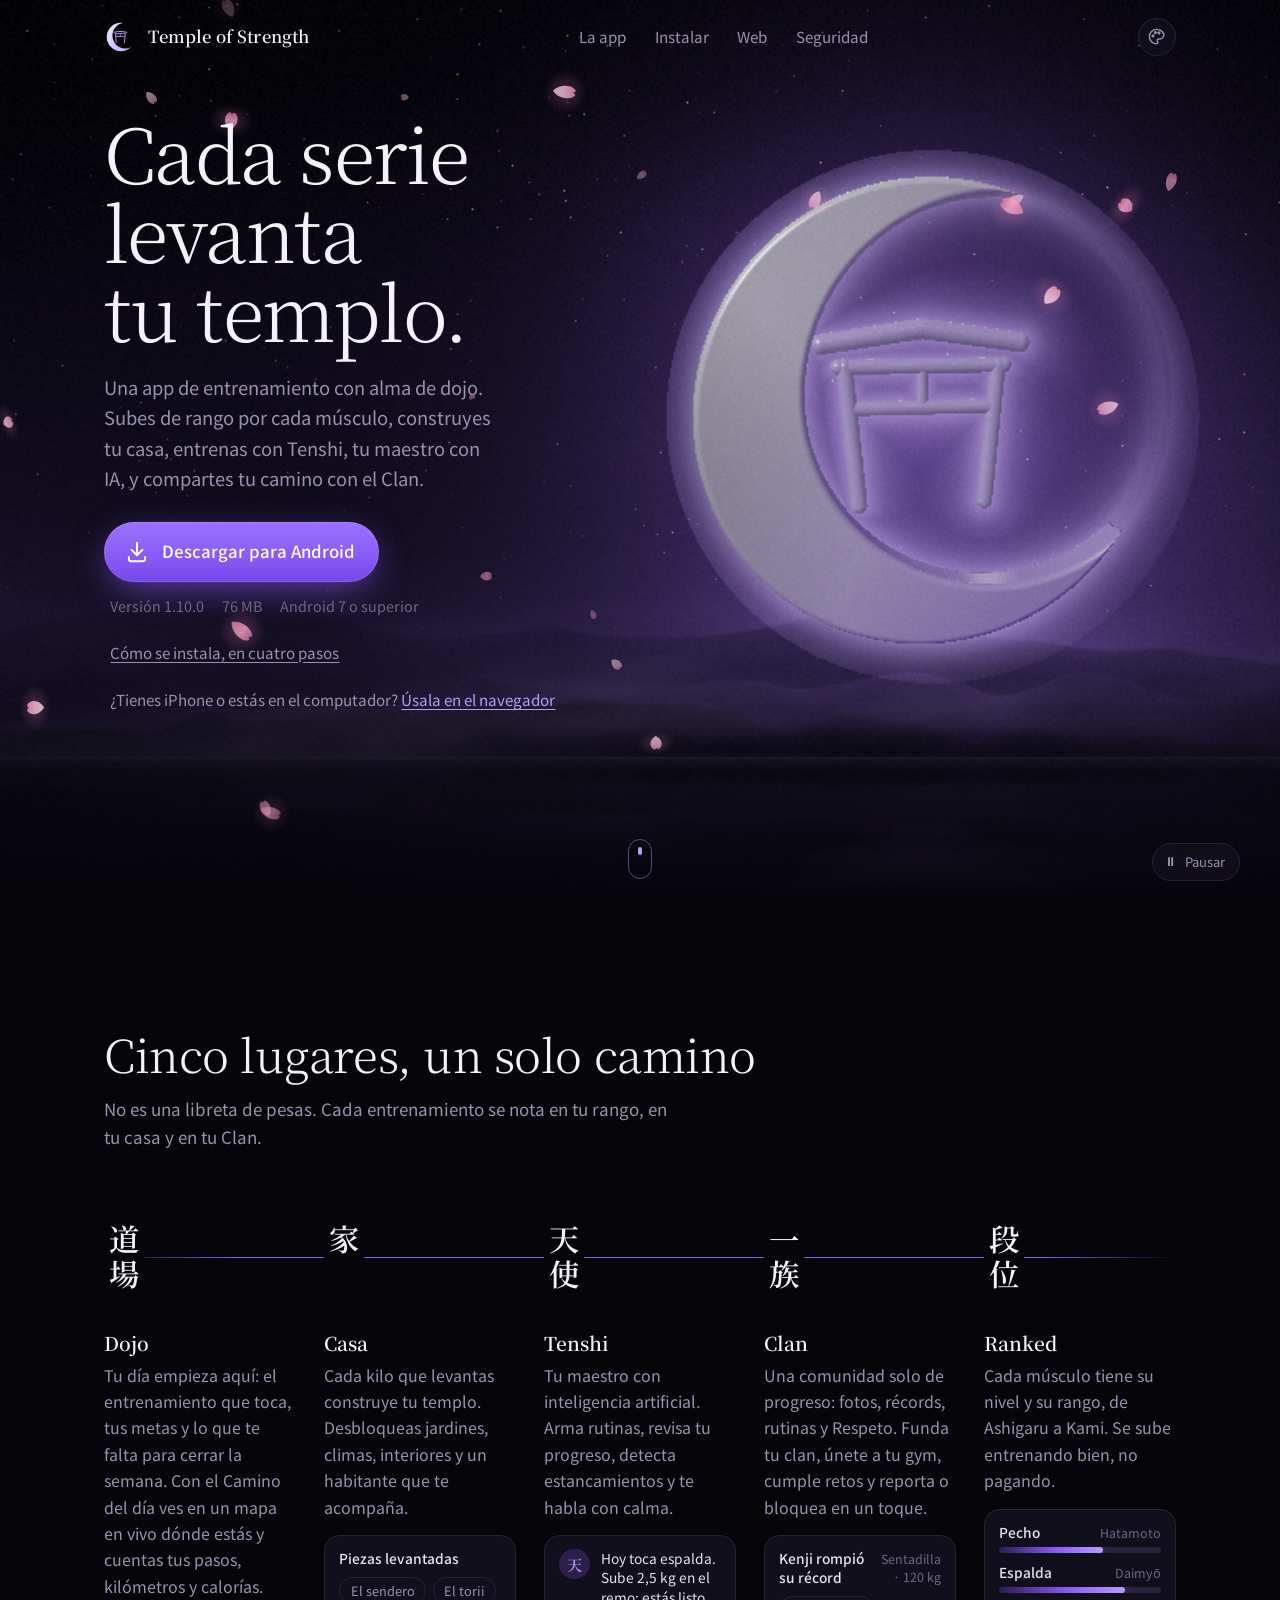
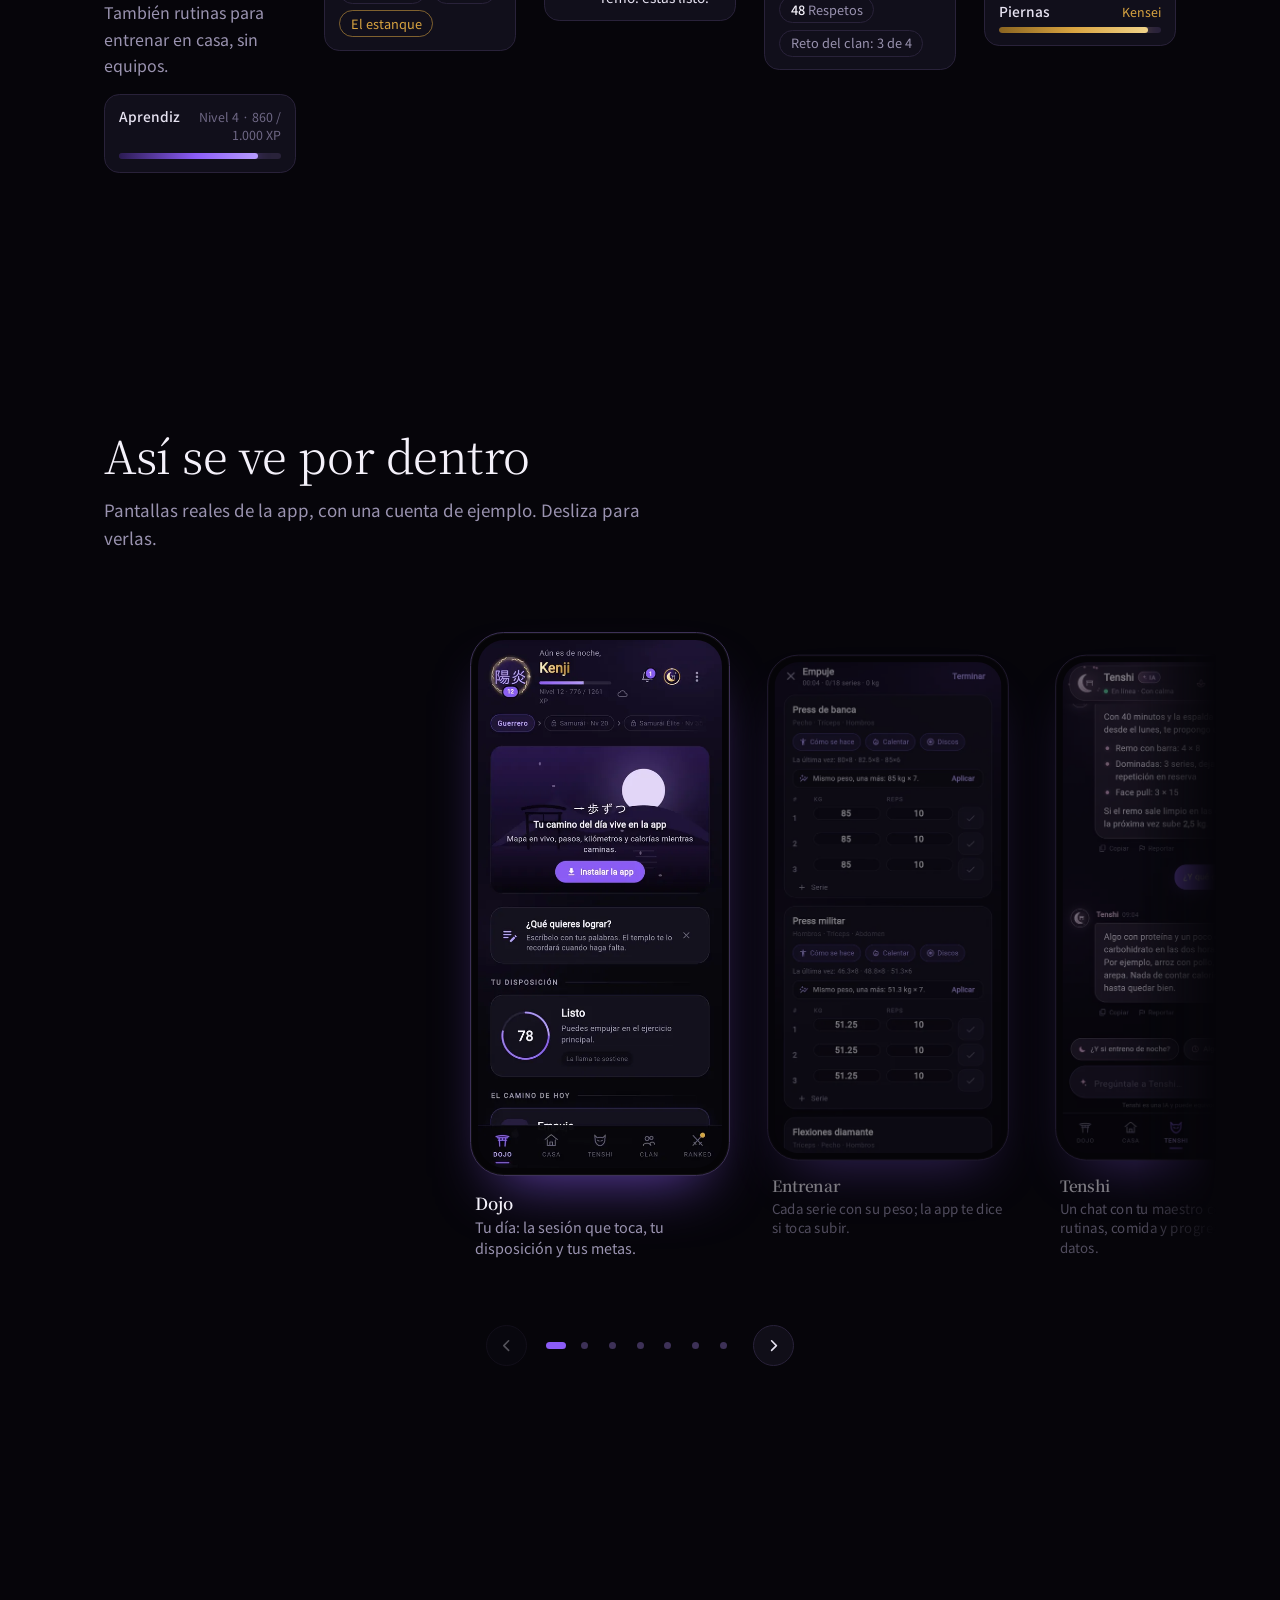
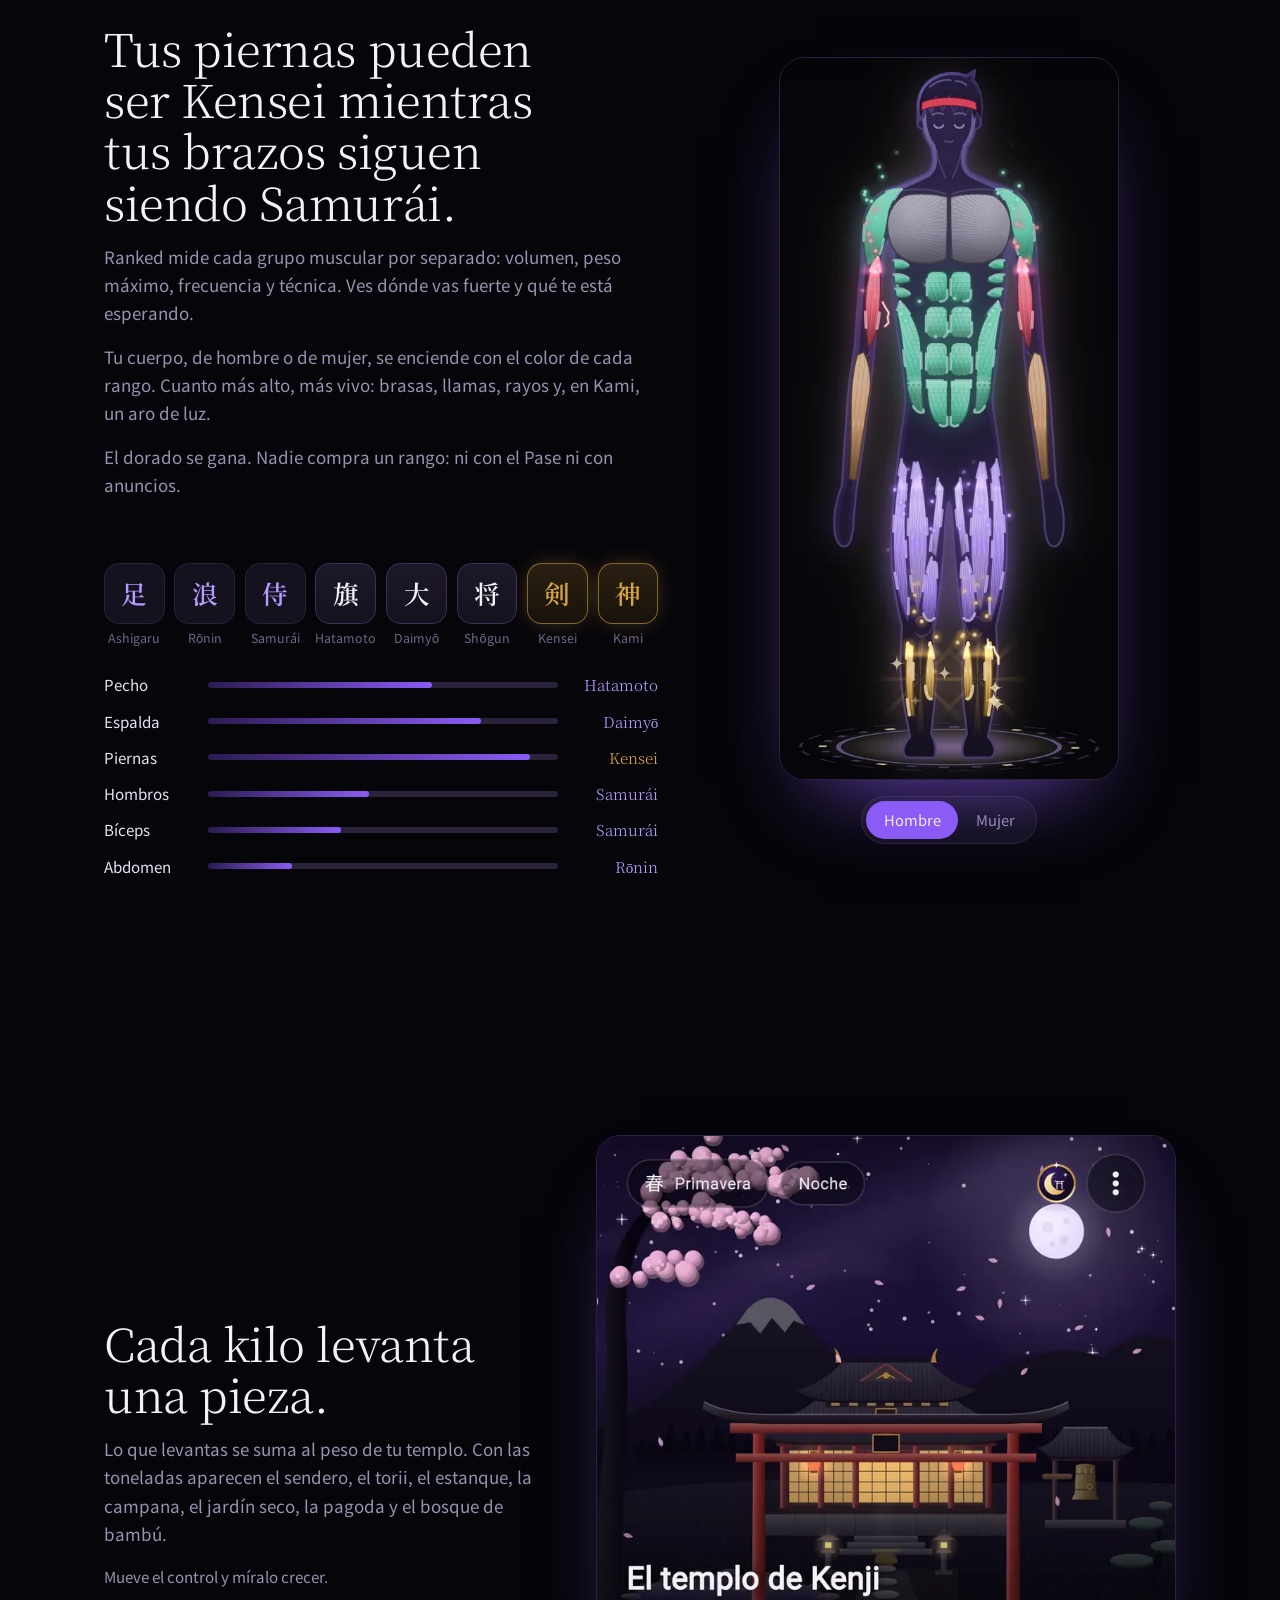
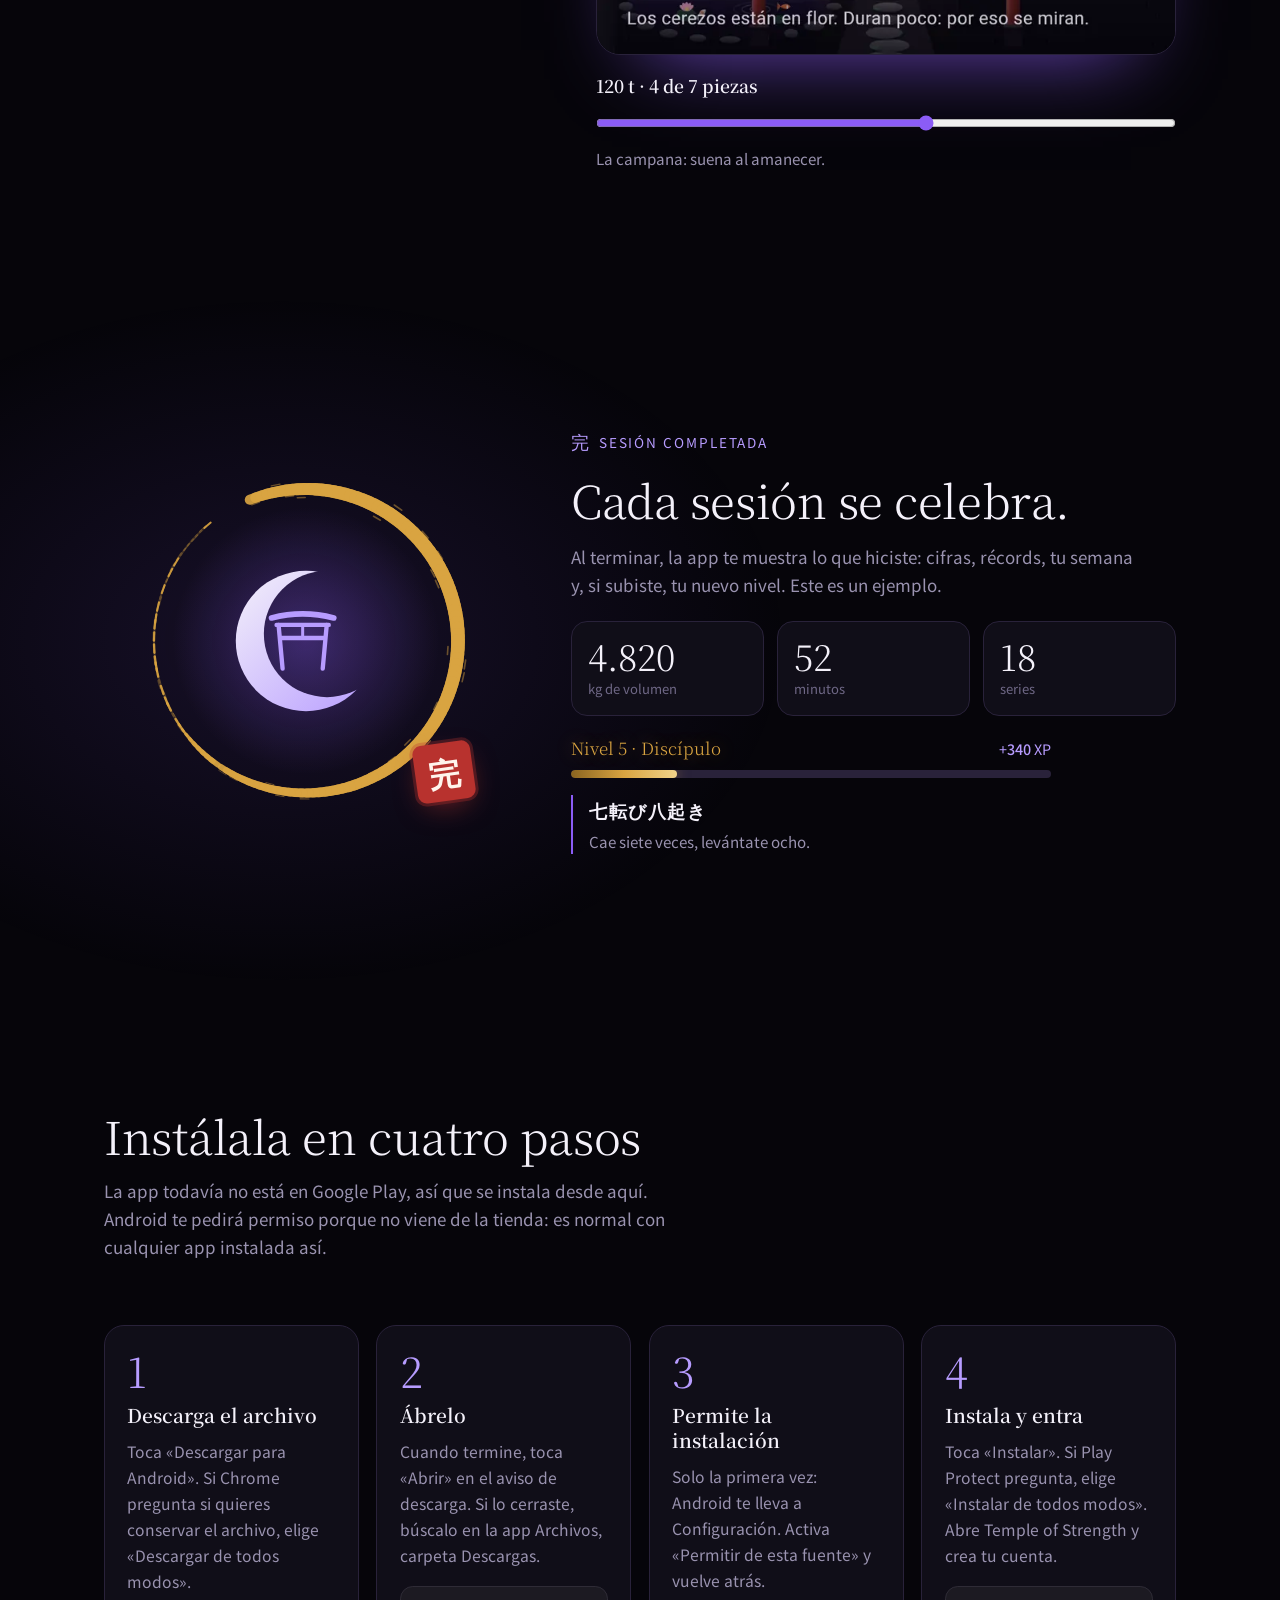
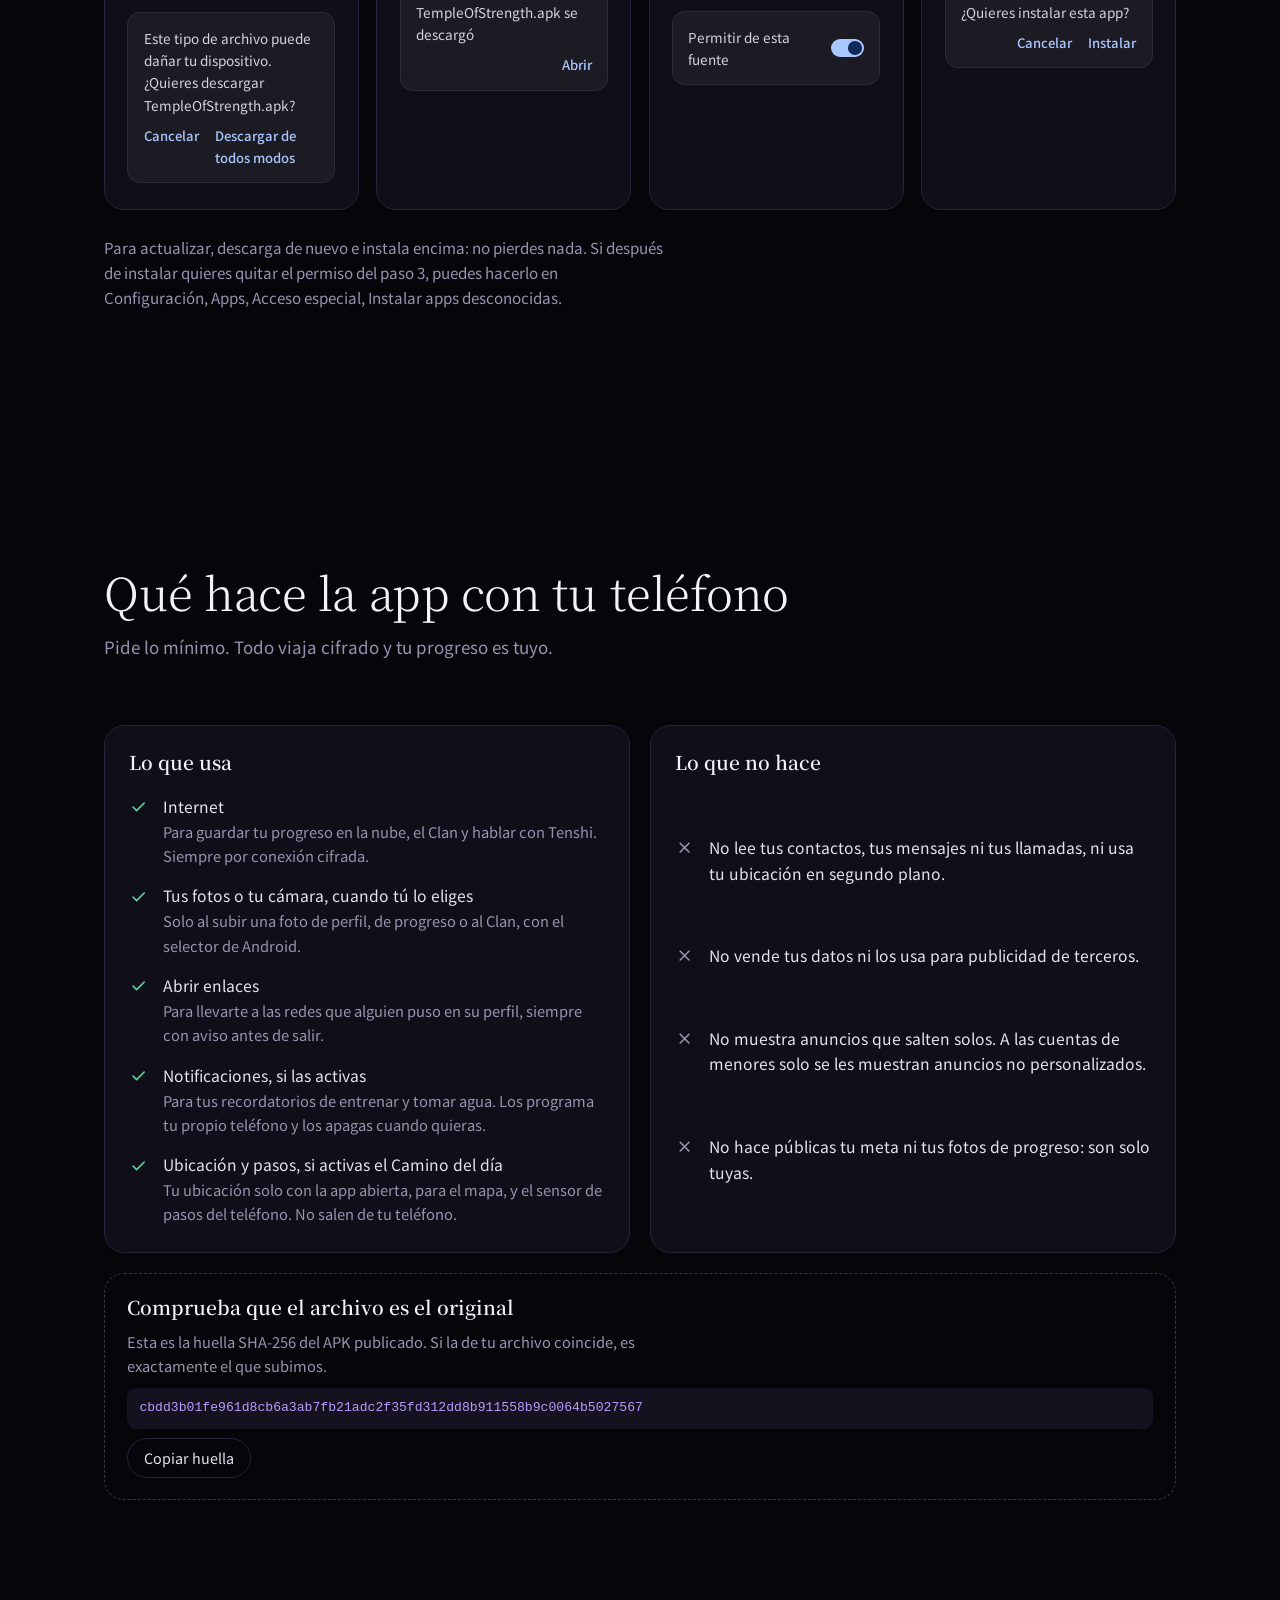
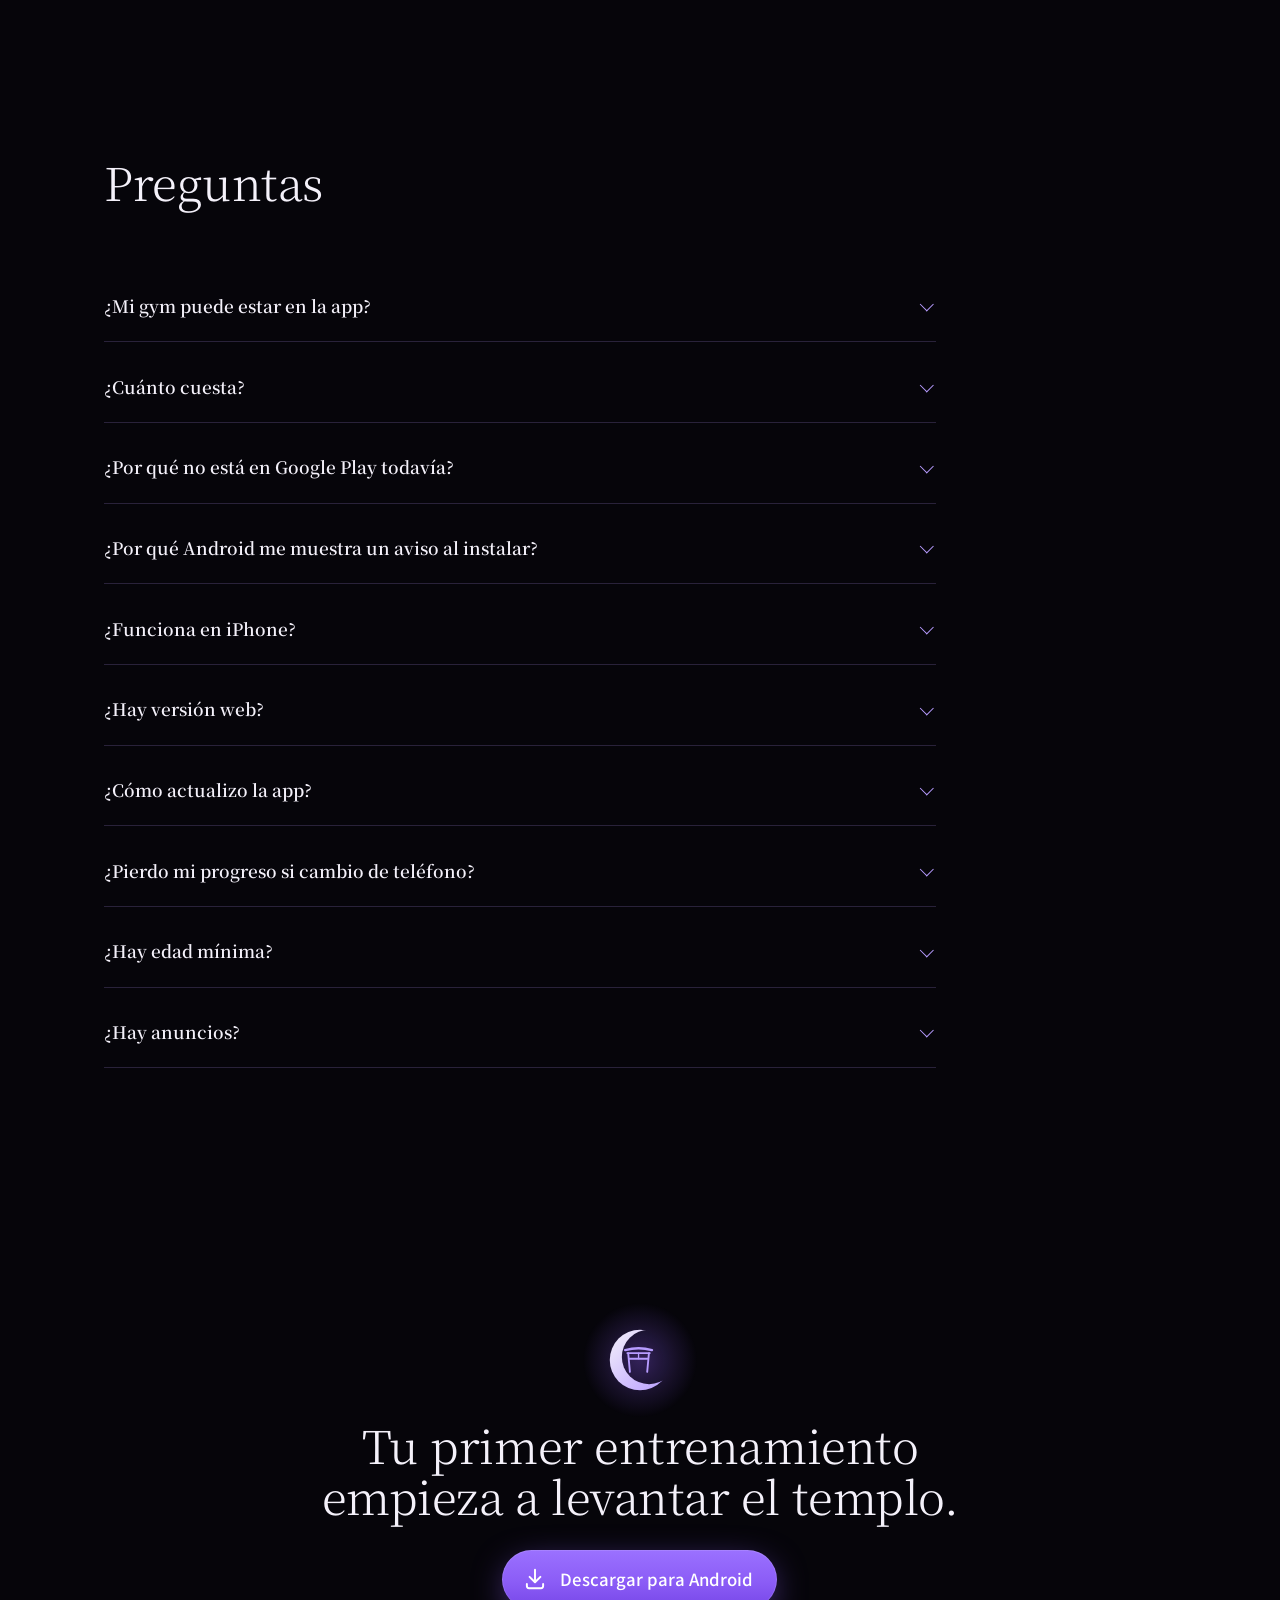
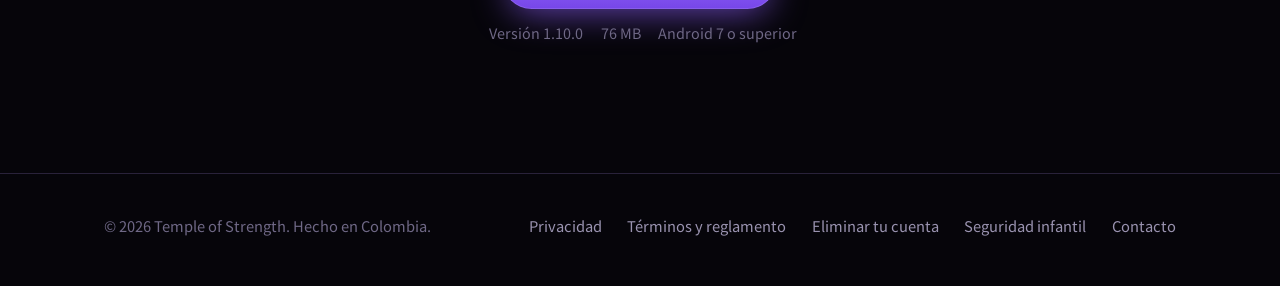
==== commit 8774db55: "Página: 1.10.0 (APK compilación 20, 76 MB; web compilación 37) con el chat nuevo de Tenshi - Web 1.1" ====
--- a/index.html
+++ b/index.html
@@ -6,7 +6,7 @@
 <title>Temple of Strength: entrena y levanta tu templo</title>
 <meta name="description" content="App gratis de entrenamiento con alma de dojo: rangos por músculo, un maestro con IA, tu propio templo y un Clan de progreso. Descárgala para Android.">
 <meta name="theme-color" content="#06050A">
-<script src="js/tema.js?v=20261116a"></script>
+<script src="js/tema.js?v=20261119a"></script>
 <meta http-equiv="Content-Security-Policy" content="default-src 'self'; script-src 'self'; style-src 'self' 'unsafe-inline'; img-src 'self' data:; font-src 'self'; connect-src 'self'; object-src 'none'; base-uri 'self'; form-action 'none'">
 <meta name="referrer" content="strict-origin-when-cross-origin">
 <meta property="og:type" content="website">
@@ -20,7 +20,7 @@
 <link rel="icon" href="img/icono-192.png" sizes="192x192" type="image/png">
 <link rel="apple-touch-icon" href="img/apple-touch-icon.png">
 <link rel="preload" href="fuentes/serif-300.woff" as="font" type="font/woff" crossorigin>
-<link rel="stylesheet" href="css/templo.css?v=20261116a">
+<link rel="stylesheet" href="css/templo.css?v=20261119a">
 </head>
 <body>
 <a class="saltar" href="#contenido">Saltar al contenido</a>
@@ -158,7 +158,7 @@
         <ul class="pista" tabindex="0" aria-label="Capturas de la app">
           <li><figure><div class="telefono"><img src="img/app/dojo.webp" width="480" height="1039" loading="lazy" decoding="async" alt="Captura de la app: Dojo"></div><figcaption><b>Dojo</b>Tu día: la sesión que toca, tu disposición y tus metas.</figcaption></figure></li>
           <li><figure><div class="telefono"><img src="img/app/entreno.webp" width="480" height="1039" loading="lazy" decoding="async" alt="Captura de la app: Entrenar"></div><figcaption><b>Entrenar</b>Cada serie con su peso; la app te dice si toca subir.</figcaption></figure></li>
-          <li><figure><div class="telefono"><img src="img/app/tenshi.webp" width="480" height="1039" loading="lazy" decoding="async" alt="Captura de la app: Tenshi"></div><figcaption><b>Tenshi</b>Tu maestro con IA sabe tu nivel, tu racha y cómo vienes.</figcaption></figure></li>
+          <li><figure><div class="telefono"><img src="img/app/tenshi.webp" width="480" height="1039" loading="lazy" decoding="async" alt="Captura de la app: Tenshi"></div><figcaption><b>Tenshi</b>Un chat con tu maestro con IA: rutinas, comida y progreso, con tus datos.</figcaption></figure></li>
           <li><figure><div class="telefono"><img src="img/app/casa.webp" width="480" height="1039" loading="lazy" decoding="async" alt="Captura de la app: Casa"></div><figcaption><b>Casa</b>Tu templo, con las piezas que levantaste.</figcaption></figure></li>
           <li><figure><div class="telefono"><img src="img/app/ranked.webp" width="480" height="1039" loading="lazy" decoding="async" alt="Captura de la app: Ranked"></div><figcaption><b>Ranked</b>Tu cuerpo por rangos: cada músculo con su color.</figcaption></figure></li>
           <li><figure><div class="telefono"><img src="img/app/musculo.webp" width="480" height="1039" loading="lazy" decoding="async" alt="Captura de la app: Un músculo"></div><figcaption><b>Un músculo</b>Su rango, su honor y su pronóstico de ascenso.</figcaption></figure></li>
@@ -391,9 +391,9 @@
     </nav>
   </div>
 </footer>
-<script src="config.js?v=20261116a"></script>
-<script src="js/templo.js?v=20261116a"></script>
-<script src="js/cielo.js?v=20261116a"></script>
-<script src="js/animar.js?v=20261116a"></script>
+<script src="config.js?v=20261119a"></script>
+<script src="js/templo.js?v=20261119a"></script>
+<script src="js/cielo.js?v=20261119a"></script>
+<script src="js/animar.js?v=20261119a"></script>
 </body>
 </html>
